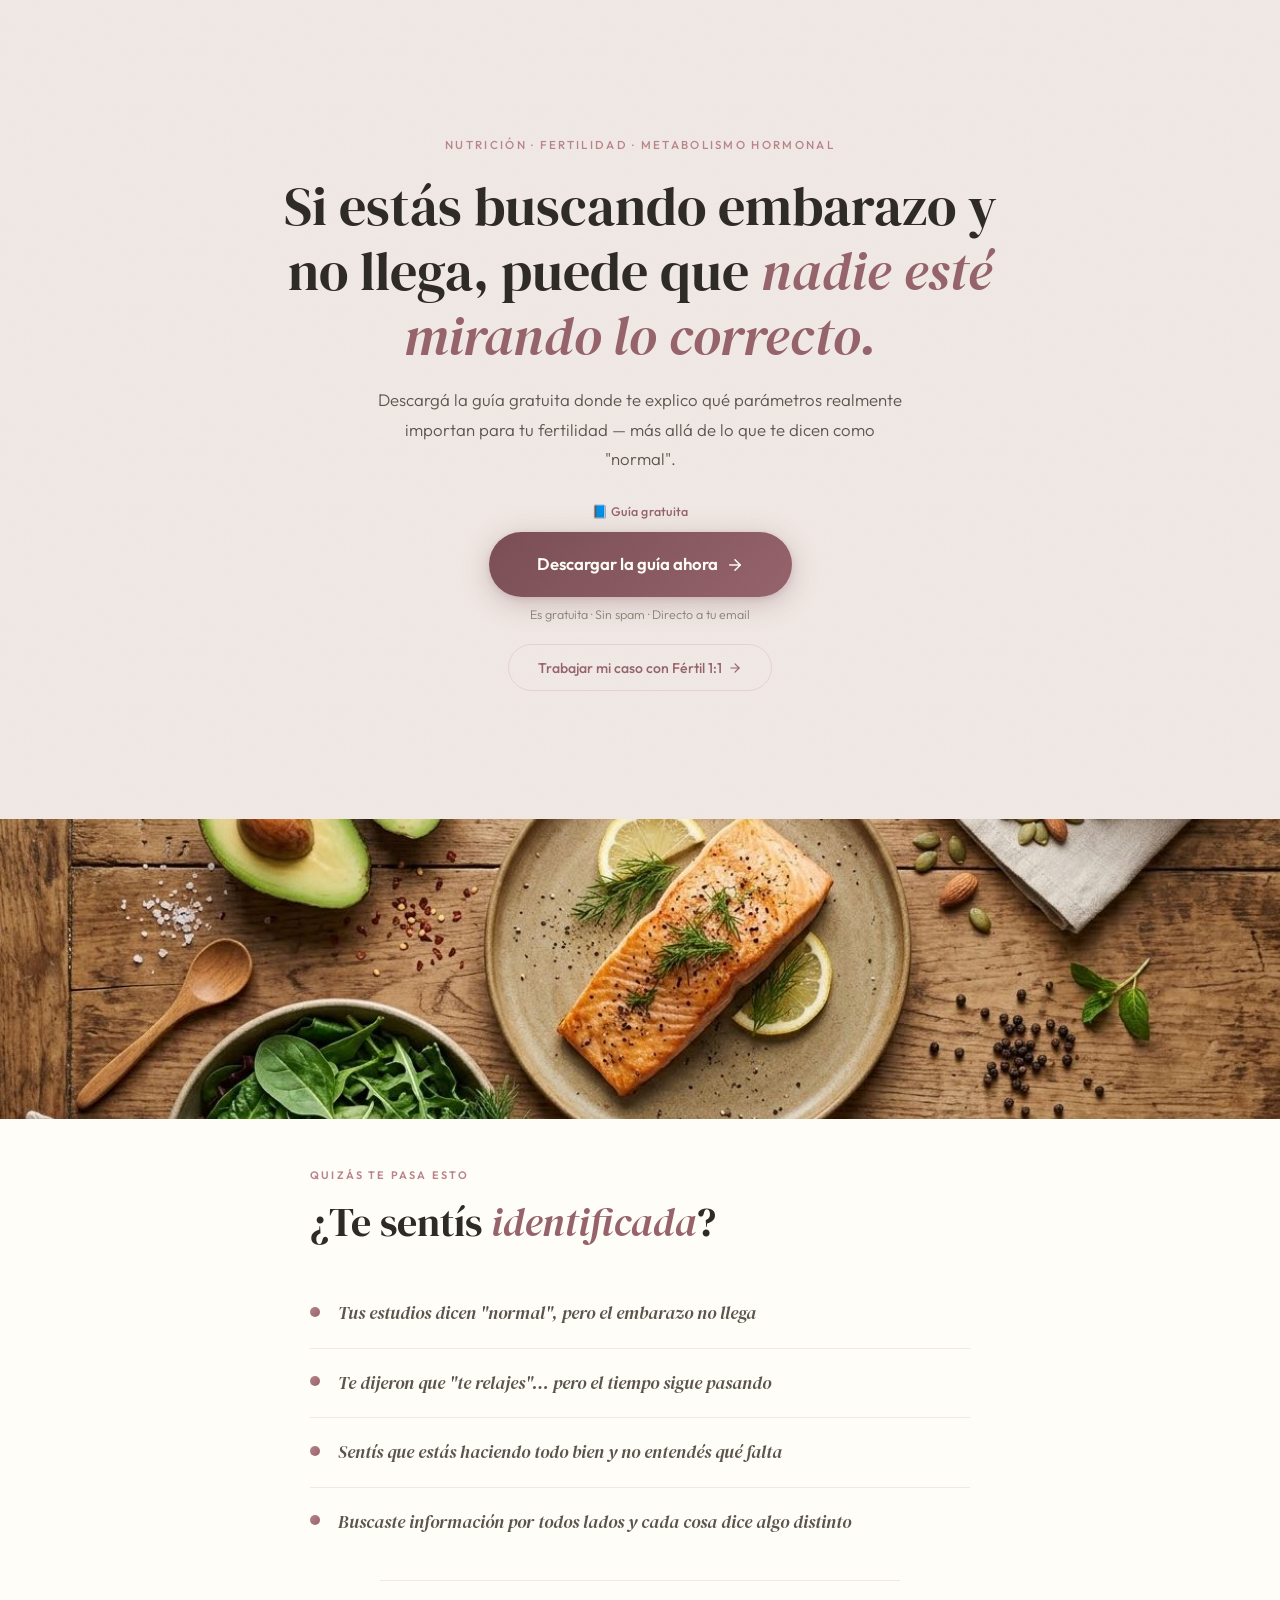
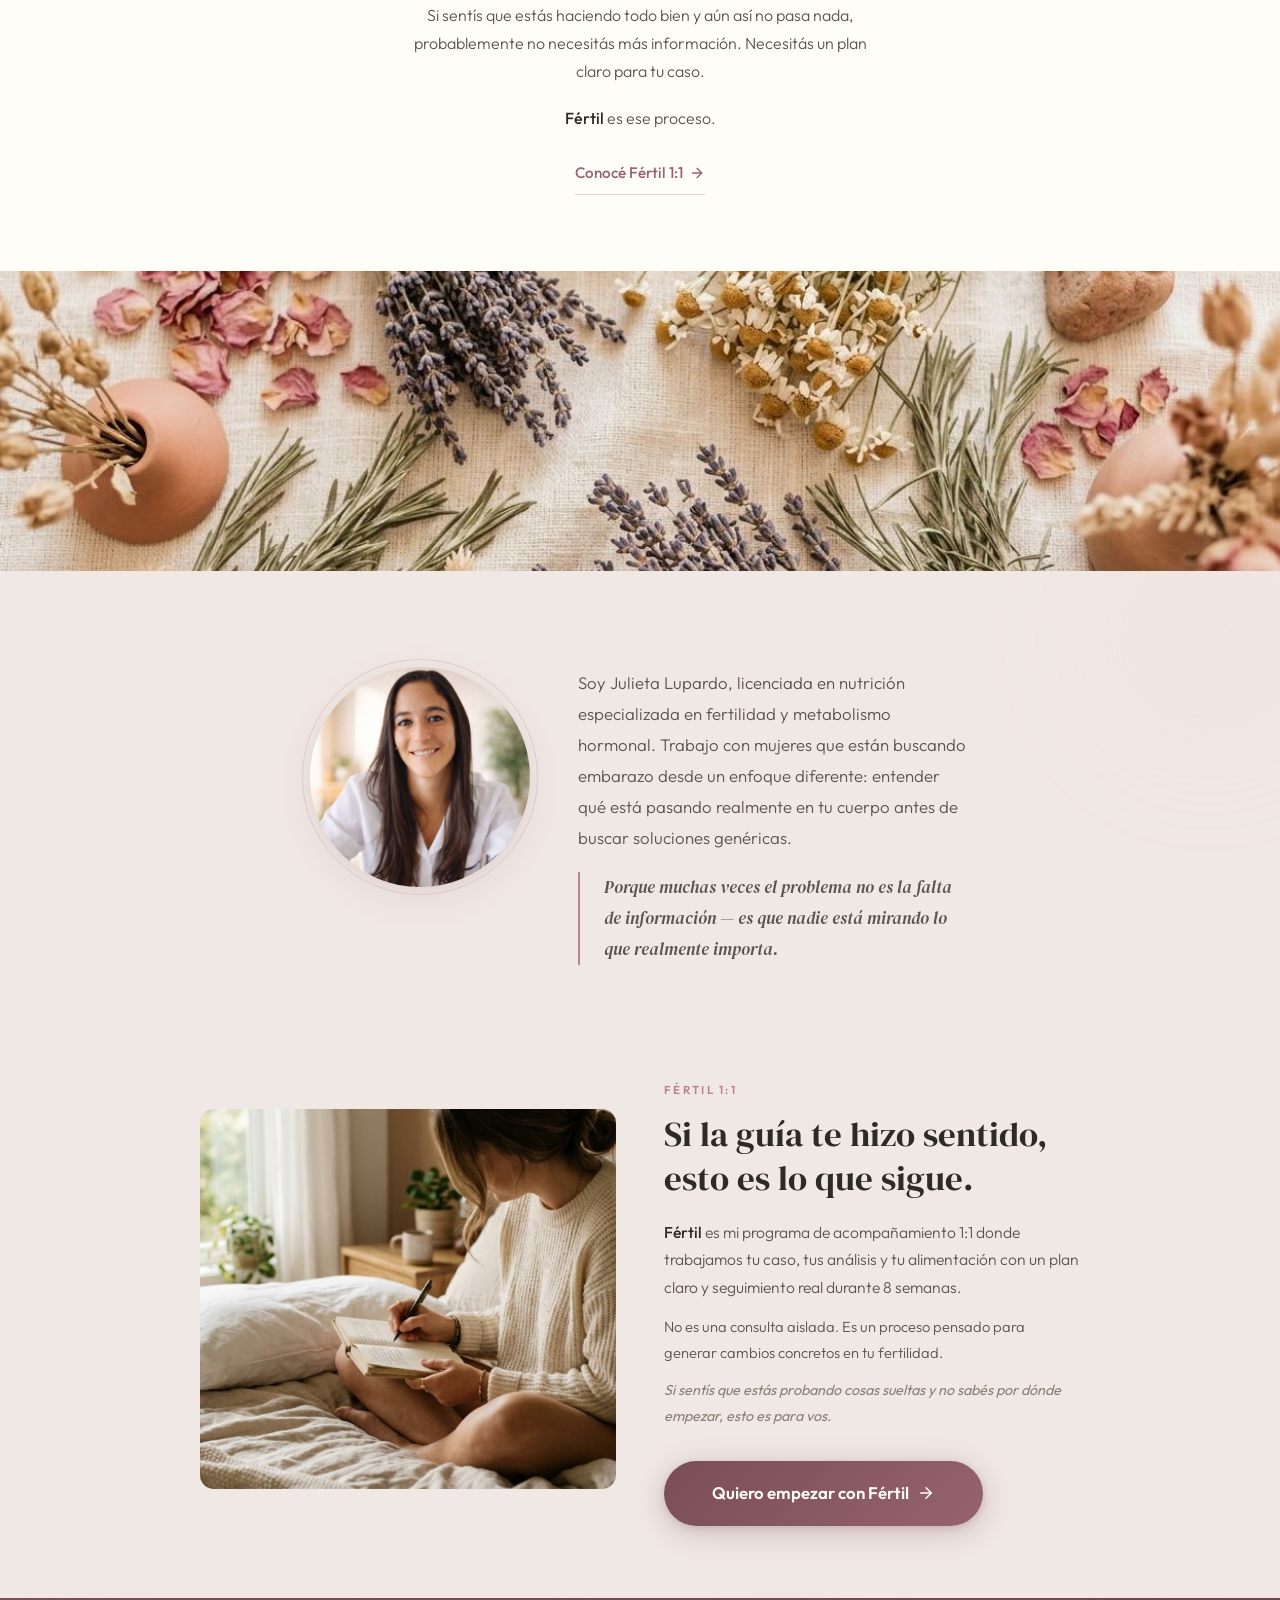
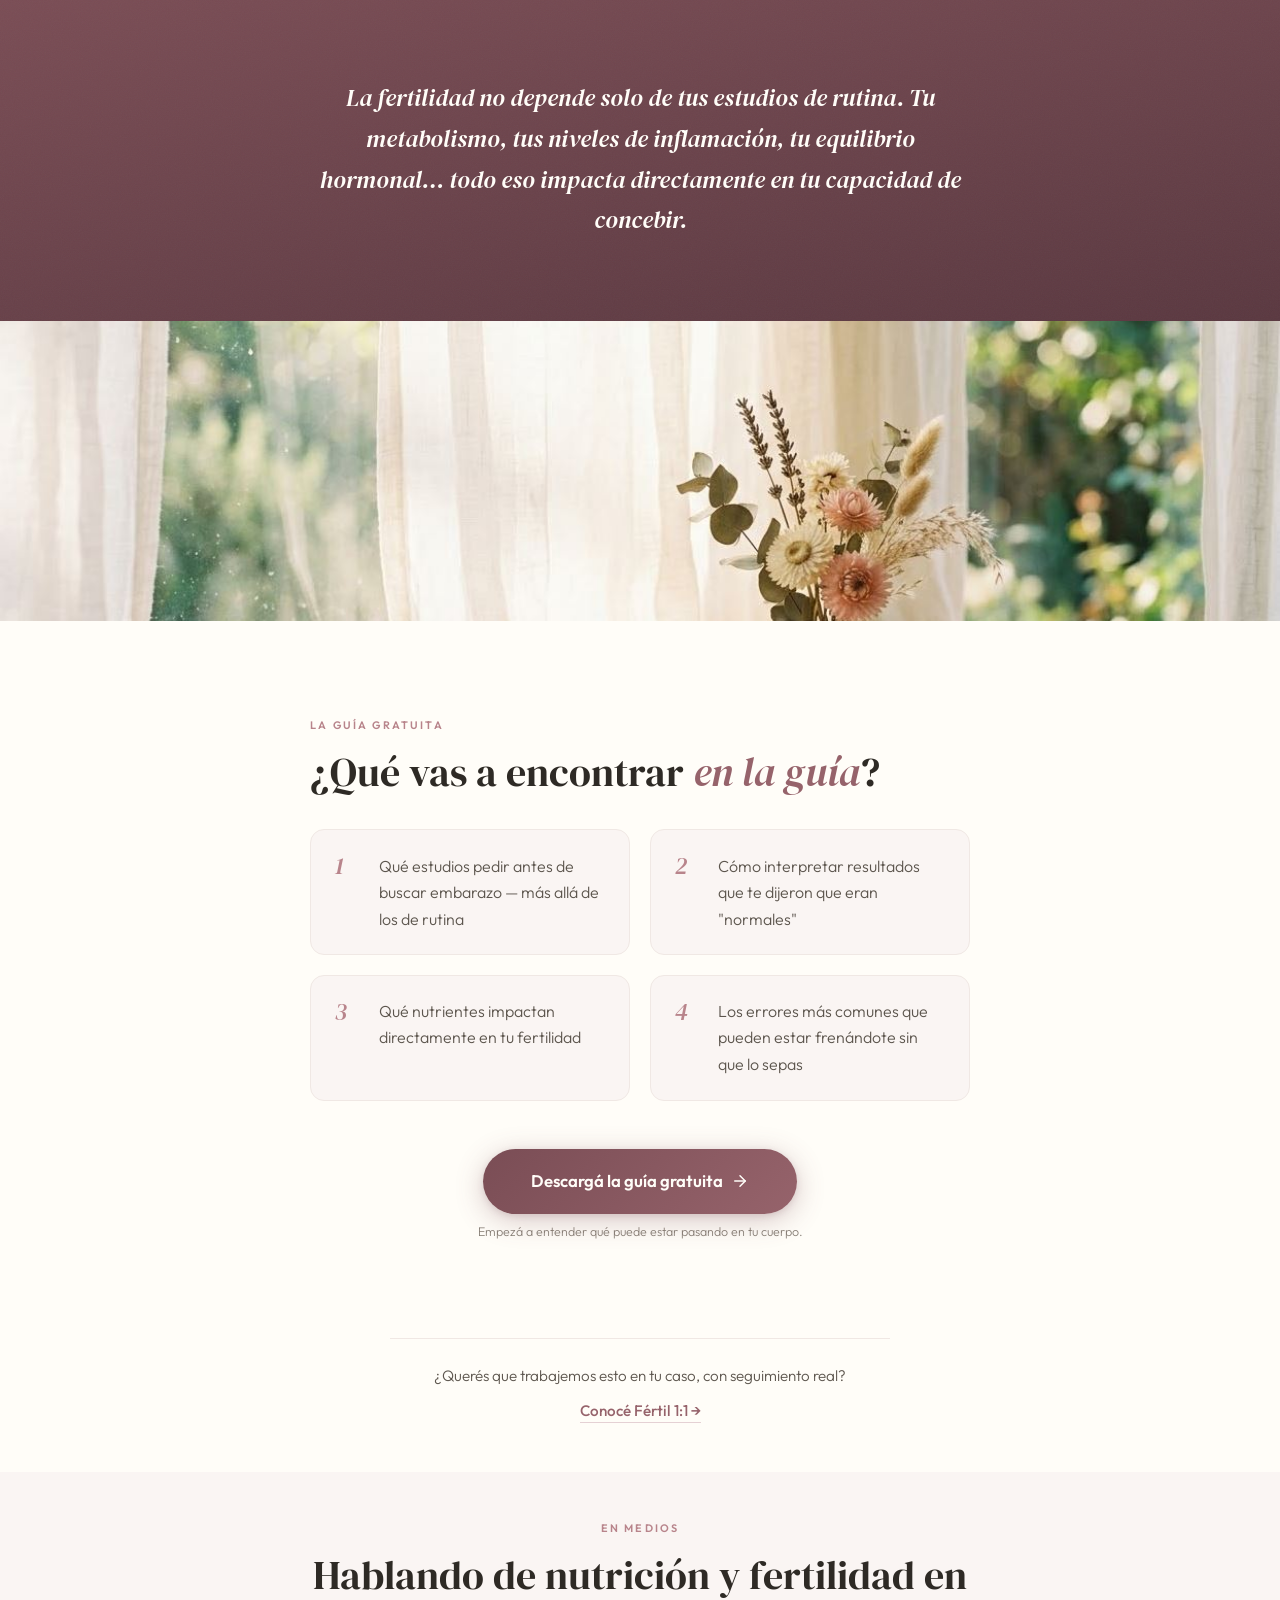
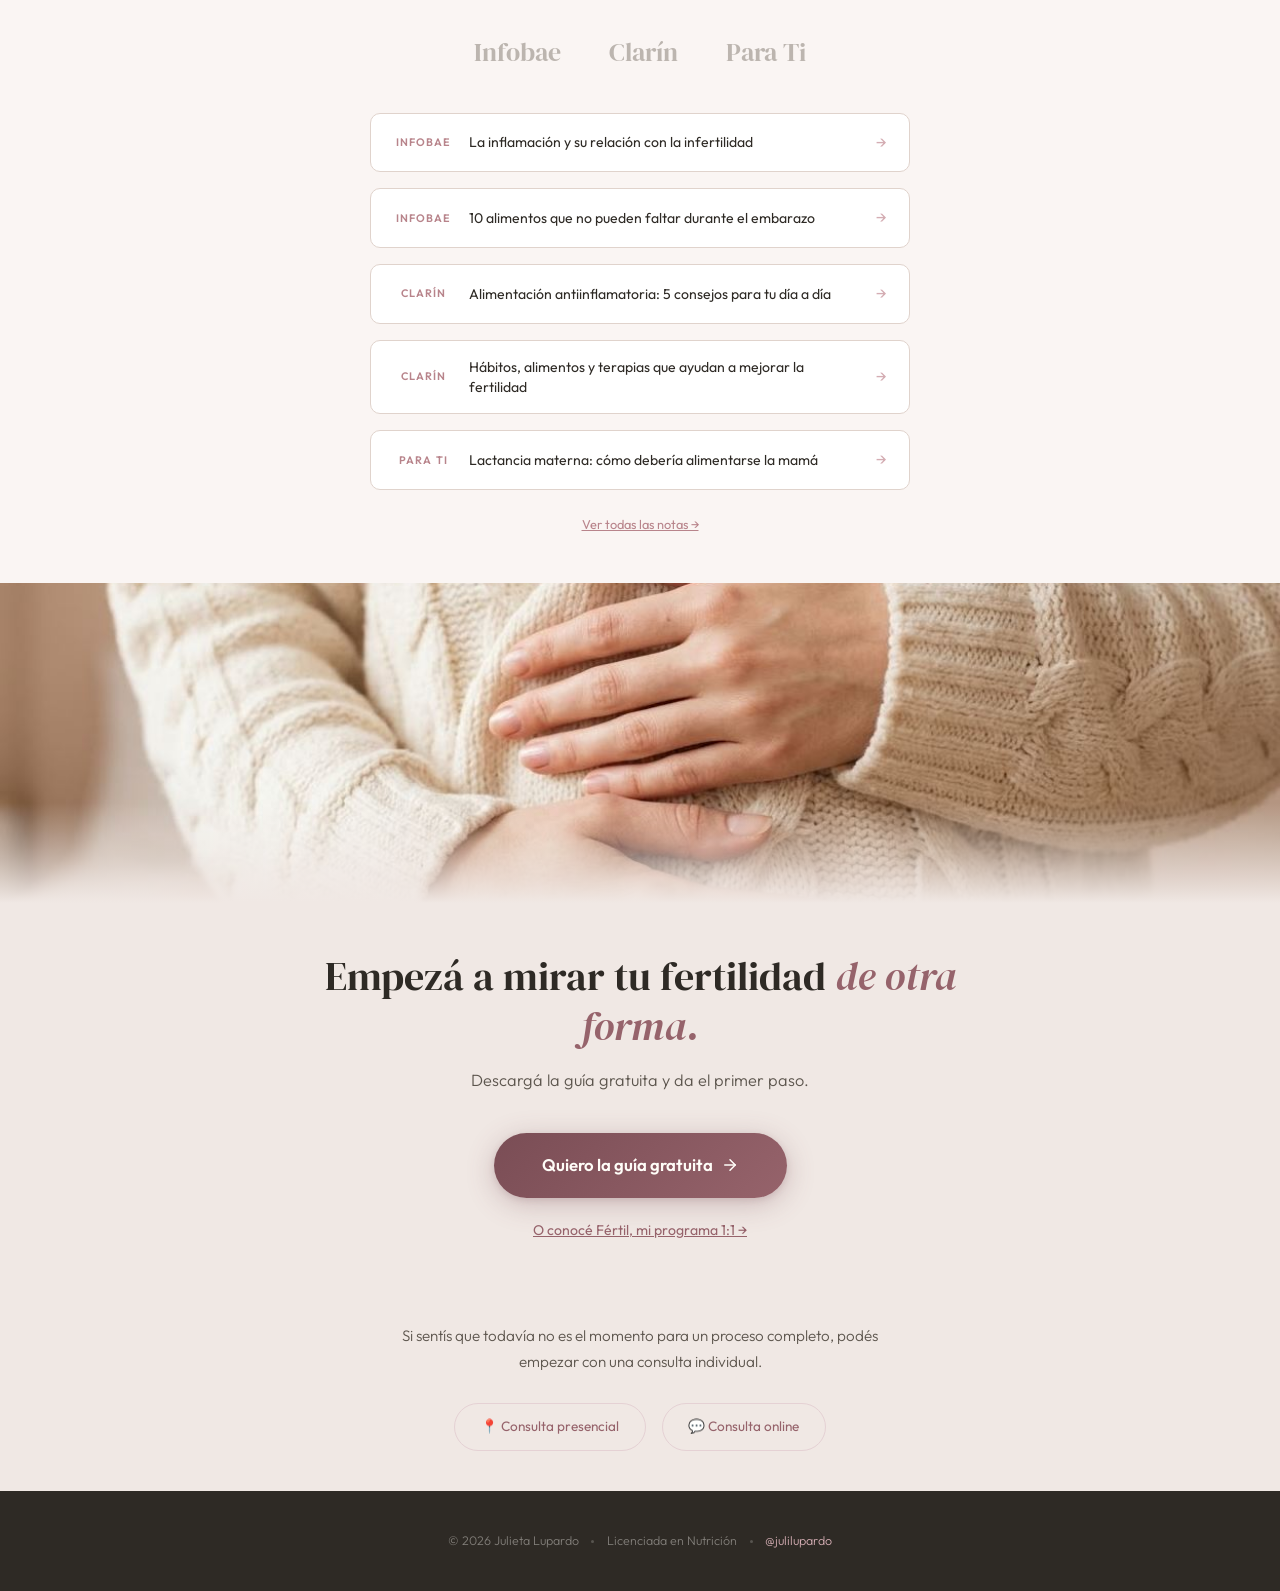
==== index.html @ 6dea6588 "Update index.html" ====
<!DOCTYPE html>
<html lang="es">
<head>
  <!-- Google Analytics -->
<script async src="https://www.googletagmanager.com/gtag/js?id=G-JYMQSF17XC"></script>
<script>
  window.dataLayer = window.dataLayer || [];
  function gtag(){dataLayer.push(arguments);}
  gtag('js', new Date());

  gtag('config', 'G-JYMQSF17XC');
</script>
<meta charset="UTF-8">
<meta name="viewport" content="width=device-width, initial-scale=1.0">
<title>Julieta Lupardo — Nutrición y Fertilidad</title>
<meta name="description" content="Guía gratuita: los 5 parámetros que necesitás revisar antes de buscar embarazo. Por Julieta Lupardo, Lic. en Nutrición especializada en fertilidad y metabolismo hormonal.">
<link rel="preconnect" href="https://fonts.googleapis.com">
<link rel="preconnect" href="https://fonts.gstatic.com" crossorigin>
<link href="https://fonts.googleapis.com/css2?family=DM+Serif+Display:ital@0;1&family=Outfit:wght@300;400;500;600&display=swap" rel="stylesheet">
<style>
  :root {
    --rose: #B8848B;
    --rose-dark: #96636B;
    --rose-deep: #7A4D55;
    --rose-light: #D4ADB3;
    --rose-pale: #E5D1D4;
    --sand-light: #FAF5F3;
    --sand: #F0E8E4;
    --sand-dark: #E0D3CC;
    --terracotta: #C4876B;
    --text-primary: #2E2A25;
    --text-secondary: #5C554D;
    --text-tertiary: #8A8279;
    --cream: #FFFDF8;
    --font-display: 'DM Serif Display', Georgia, serif;
    --font-body: 'Outfit', system-ui, sans-serif;
  }

  * { margin: 0; padding: 0; box-sizing: border-box; }
  html { scroll-behavior: smooth; }

  body {
    font-family: var(--font-body);
    color: var(--text-primary);
    background-color: var(--sand-light);
    line-height: 1.6;
    -webkit-font-smoothing: antialiased;
    overflow-x: hidden;
  }

  /* Grain */
  body::after {
    content: '';
    position: fixed;
    inset: 0;
    pointer-events: none;
    z-index: 9999;
    opacity: 0.018;
    background-image: url("data:image/svg+xml,%3Csvg viewBox='0 0 256 256' xmlns='http://www.w3.org/2000/svg'%3E%3Cfilter id='n'%3E%3CfeTurbulence type='fractalNoise' baseFrequency='0.85' numOctaves='4' stitchTiles='stitch'/%3E%3C/filter%3E%3Crect width='100%25' height='100%25' filter='url(%23n)'/%3E%3C/svg%3E");
    background-size: 200px;
  }

  /* ===== HERO ===== */
  .hero {
    display: flex;
    flex-direction: column;
    position: relative;
    background: var(--sand);
  }

  .hero-top {
    display: flex;
    flex-direction: column;
    align-items: center;
    text-align: center;
    padding: 2.5rem 1.5rem 2rem;
    position: relative;
    z-index: 2;
  }

  .hero-content {
    max-width: 720px;
  }

  .eyebrow {
    font-size: 0.72rem;
    font-weight: 500;
    letter-spacing: 0.2em;
    text-transform: uppercase;
    color: var(--rose);
    margin-bottom: 1.2rem;
    opacity: 0;
    animation: rise 0.8s ease-out 0.2s forwards;
  }

  .hero h1 {
    font-family: var(--font-display);
    font-size: clamp(2rem, 5.2vw, 3.4rem);
    font-weight: 400;
    line-height: 1.2;
    color: var(--text-primary);
    margin-bottom: 1rem;
    opacity: 0;
    animation: rise 0.9s ease-out 0.4s forwards;
  }

  .hero h1 em {
    font-style: italic;
    color: var(--rose-dark);
  }

  .hero-sub {
    font-size: 1.05rem;
    font-weight: 300;
    color: var(--text-secondary);
    max-width: 540px;
    margin: 0 auto 1.8rem;
    line-height: 1.75;
    opacity: 0;
    animation: rise 0.9s ease-out 0.6s forwards;
  }

  .hero-cta-wrap {
    opacity: 0;
    animation: rise 0.9s ease-out 0.8s forwards;
  }

  @keyframes rise {
    from { opacity: 0; transform: translateY(26px); }
    to { opacity: 1; transform: translateY(0); }
  }

  /* CTA */
  .cta {
    display: inline-flex;
    align-items: center;
    gap: 0.5rem;
    font-family: var(--font-body);
    font-size: 1.05rem;
    font-weight: 600;
    color: var(--cream);
    background: linear-gradient(135deg, var(--rose-deep) 0%, var(--rose-dark) 100%);
    padding: 1.2rem 3rem;
    border-radius: 60px;
    text-decoration: none;
    transition: all 0.4s cubic-bezier(0.25, 0.46, 0.45, 0.94);
    box-shadow: 0 6px 28px rgba(122,77,85,0.3), 0 2px 6px rgba(122,77,85,0.15);
    position: relative;
    overflow: hidden;
    min-height: 56px;
  }

  .cta::before {
    content: '';
    position: absolute;
    inset: 0;
    background: linear-gradient(135deg, var(--rose-deep) 0%, var(--rose-dark) 100%);
    opacity: 0;
    transition: opacity 0.4s ease;
    border-radius: inherit;
  }

  .cta:hover::before { opacity: 1; }
  .cta:hover {
    transform: translateY(-3px);
    box-shadow: 0 8px 30px rgba(150,99,107,0.3);
  }

  .cta span, .cta svg { position: relative; z-index: 1; }
  .cta svg { transition: transform 0.3s ease; width: 18px; height: 18px; }
  .cta:hover svg { transform: translateX(3px); }

  .cta-note {
    font-size: 0.78rem;
    font-weight: 300;
    color: var(--text-tertiary);
    margin-top: 0.5rem;
  }

  /* === HERO SECONDARY CTA === */
  .hero-secondary-cta {
    display: inline-flex;
    align-items: center;
    gap: 0.4rem;
    margin-top: 1.2rem;
    padding: 0.7rem 1.8rem;
    font-family: var(--font-body);
    font-size: 0.88rem;
    font-weight: 500;
    color: var(--rose-dark);
    background: transparent;
    border: 1.5px solid var(--rose-pale);
    border-radius: 60px;
    text-decoration: none;
    transition: all 0.3s ease;
  }

  .hero-secondary-cta:hover {
    background: var(--rose-pale);
    color: var(--rose-deep);
    border-color: var(--rose-light);
    transform: translateY(-2px);
  }

  .hero-secondary-cta svg {
    width: 14px; height: 14px;
    transition: transform 0.3s ease;
  }

  .hero-secondary-cta:hover svg {
    transform: translateX(3px);
  }

  /* ===== SECTIONS ===== */
  section { padding: 5rem 1.5rem; }

  .inner { max-width: 660px; margin: 0 auto; }

  .label {
    font-size: 0.68rem;
    font-weight: 600;
    letter-spacing: 0.2em;
    text-transform: uppercase;
    color: var(--rose);
    margin-bottom: 0.8rem;
  }

  .stitle {
    font-family: var(--font-display);
    font-size: clamp(1.65rem, 3.8vw, 2.5rem);
    font-weight: 400;
    line-height: 1.25;
    margin-bottom: 2rem;
    color: var(--text-primary);
  }

  .stitle em { font-style: italic; color: var(--rose-dark); }

  /* Reveal */
  .rv {
    opacity: 0;
    transform: translateY(30px);
    transition: opacity 0.7s cubic-bezier(0.25, 0.46, 0.45, 0.94),
                transform 0.7s cubic-bezier(0.25, 0.46, 0.45, 0.94);
  }
  .rv.vis { opacity: 1; transform: translateY(0); }
  .rv-d1 { transition-delay: 0.1s; }
  .rv-d2 { transition-delay: 0.2s; }
  .rv-d3 { transition-delay: 0.3s; }
  .rv-d4 { transition-delay: 0.4s; }

  /* ===== IMAGE STRIP (separator) ===== */
  .img-strip {
    width: 100%;
    height: 220px;
    overflow: hidden;
    padding: 0;
  }

  .img-strip img {
    width: 100%;
    height: 100%;
    object-fit: cover;
    object-position: center;
    display: block;
  }

  /* ===== IDENTIFICATION ===== */
  .identification { background-color: var(--cream); padding-top: 3rem; padding-bottom: 1.5rem; }

  .pain-list {
    list-style: none;
    padding: 0;
  }

  .pain-list li {
    display: flex;
    align-items: flex-start;
    gap: 1.1rem;
    padding: 1.3rem 0;
    border-bottom: 1px solid var(--sand);
    font-family: var(--font-display);
    font-size: 1.12rem;
    font-style: italic;
    color: var(--text-secondary);
    line-height: 1.5;
  }

  .pain-list li:last-child { border-bottom: none; }

  .dot {
    width: 10px; height: 10px; min-width: 10px;
    background: linear-gradient(135deg, var(--rose) 0%, var(--rose-dark) 100%);
    border-radius: 50%;
    margin-top: 0.4rem;
  }

  /* ===== MINI FÉRTIL BRIDGE ===== */
  .fertil-bridge {
    background: var(--cream);
    padding: 0 1.5rem 3.5rem;
    text-align: center;
  }

  .fertil-bridge-inner {
    max-width: 520px;
    margin: 0 auto;
    padding: 1.2rem 2rem;
    border-top: 1px solid var(--sand);
  }

  .fertil-bridge p {
    font-size: 1rem;
    font-weight: 300;
    color: var(--text-secondary);
    line-height: 1.75;
    margin-bottom: 1.2rem;
  }

  .fertil-bridge-link {
    display: inline-flex;
    align-items: center;
    gap: 0.4rem;
    font-family: var(--font-body);
    font-size: 0.95rem;
    font-weight: 500;
    color: var(--rose-dark);
    text-decoration: none;
    padding: 0.6rem 0;
    border-bottom: 1.5px solid var(--rose-pale);
    transition: all 0.3s ease;
  }

  .fertil-bridge-link:hover {
    color: var(--rose-deep);
    border-bottom-color: var(--rose-dark);
  }

  .fertil-bridge-link svg {
    width: 16px; height: 16px;
    transition: transform 0.3s ease;
  }

  .fertil-bridge-link:hover svg {
    transform: translateX(3px);
  }

  /* ===== ABOUT ===== */
  .about {
    background-color: var(--sand);
    position: relative;
    overflow: hidden;
    padding-bottom: 1.5rem;
  }

  .about::before {
    content: '';
    position: absolute;
    top: -80px; right: -80px;
    width: 300px; height: 300px;
    background: radial-gradient(circle, var(--rose-pale) 0%, transparent 70%);
    opacity: 0.2;
    border-radius: 50%;
    filter: blur(60px);
  }

  .about-layout {
    display: flex;
    flex-direction: column;
    align-items: center;
    gap: 2.5rem;
  }

  .about-photo {
    position: relative;
    flex-shrink: 0;
  }

  .about-img {
    width: 200px;
    height: 200px;
    border-radius: 50%;
    object-fit: cover;
    object-position: center top;
    display: block;
    box-shadow: 0 10px 36px rgba(150,99,107,0.12), 0 3px 10px rgba(0,0,0,0.04);
  }

  .about-ring {
    position: absolute;
    top: -8px; left: -8px;
    width: calc(100% + 16px);
    height: calc(100% + 16px);
    border-radius: 50%;
    border: 1px solid var(--rose-light);
    opacity: 0.5;
  }

  .about-text p {
    font-size: 1.05rem;
    font-weight: 300;
    color: var(--text-secondary);
    line-height: 1.85;
    margin-bottom: 1.2rem;
  }

  .about-quote {
    font-family: var(--font-display);
    font-size: 1.18rem;
    font-style: italic;
    color: var(--text-primary);
    line-height: 1.6;
    padding-left: 1.5rem;
    border-left: 2px solid var(--rose);
    margin-top: 0.5rem;
    margin-bottom: 0;
  }

  /* ===== PARADIGM ===== */
  .paradigm {
    background: linear-gradient(170deg, var(--rose-deep) 0%, #5A3840 100%);
    color: var(--cream);
    text-align: center;
    padding: 4rem 1.5rem;
    position: relative;
    overflow: hidden;
  }

  .paradigm::before {
    content: '';
    position: absolute;
    inset: 0;
    background-image: url("data:image/svg+xml,%3Csvg viewBox='0 0 256 256' xmlns='http://www.w3.org/2000/svg'%3E%3Cfilter id='n'%3E%3CfeTurbulence type='fractalNoise' baseFrequency='0.7' numOctaves='3' stitchTiles='stitch'/%3E%3C/filter%3E%3Crect width='100%25' height='100%25' filter='url(%23n)'/%3E%3C/svg%3E");
    background-size: 200px;
    opacity: 0.04;
  }

  .paradigm p {
    font-family: var(--font-display);
    font-size: clamp(1.2rem, 3vw, 1.5rem);
    font-style: italic;
    font-weight: 400;
    line-height: 1.7;
    color: var(--cream);
    margin-bottom: 0;
    position: relative;
    z-index: 1;
  }

  /* ===== GUIDE ===== */
  .guide { background-color: var(--cream); }

  .guide-grid {
    display: grid;
    gap: 1rem;
    margin-bottom: 2rem;
  }

  .guide-card {
    display: flex;
    align-items: flex-start;
    gap: 1.1rem;
    padding: 1.4rem 1.5rem;
    background-color: var(--sand-light);
    border-radius: 14px;
    border: 1px solid var(--sand);
    transition: all 0.3s ease;
    position: relative;
    overflow: hidden;
  }

  .guide-card::before {
    content: '';
    position: absolute;
    left: 0; top: 0;
    width: 4px; height: 100%;
    background: linear-gradient(180deg, var(--rose) 0%, var(--rose-dark) 100%);
    border-radius: 4px 0 0 4px;
    opacity: 0;
    transition: opacity 0.3s ease;
  }

  .guide-card:hover {
    transform: translateX(5px);
    border-color: var(--rose-pale);
    box-shadow: 0 4px 18px rgba(184,132,139,0.08);
  }

  .guide-card:hover::before { opacity: 1; }

  .guide-num {
    font-family: var(--font-display);
    font-size: 1.5rem;
    font-style: italic;
    color: var(--rose);
    line-height: 1;
    min-width: 26px;
    padding-top: 0.1rem;
  }

  .guide-card p {
    font-size: 1rem;
    font-weight: 300;
    color: var(--text-secondary);
    line-height: 1.65;
  }

  .guide-cta {
    text-align: center;
    padding-top: 1rem;
  }

  /* ===== POST-GUIDE BRIDGE ===== */
  .post-guide-bridge {
    background: var(--cream);
    padding: 0 1.5rem 3rem;
    text-align: center;
  }

  .post-guide-bridge-inner {
    max-width: 500px;
    margin: 0 auto;
    padding-top: 1.5rem;
    border-top: 1px solid var(--sand);
  }

  .post-guide-bridge p {
    font-size: 0.95rem;
    font-weight: 300;
    color: var(--text-secondary);
    line-height: 1.7;
    margin-bottom: 0.6rem;
  }

  .post-guide-bridge a {
    font-size: 0.95rem;
    font-weight: 500;
    color: var(--rose-dark);
    text-decoration: none;
    border-bottom: 1.5px solid var(--rose-pale);
    padding-bottom: 2px;
    transition: all 0.3s ease;
  }

  .post-guide-bridge a:hover {
    color: var(--rose-deep);
    border-bottom-color: var(--rose-dark);
  }

  /* ===== FERTIL FULL BLOCK ===== */
  .fertil-block {
    background-color: var(--sand);
    padding: 4.5rem 1.5rem;
  }

  .fertil-block-layout {
    max-width: 880px;
    margin: 0 auto;
    display: flex;
    align-items: center;
    gap: 3rem;
    flex-wrap: wrap;
  }

  .fertil-block-photo {
    flex: 1;
    min-width: 280px;
  }

  .fertil-block-photo img {
    width: 100%;
    height: 380px;
    object-fit: cover;
    border-radius: 14px;
  }

  .fertil-block-content {
    flex: 1;
    min-width: 300px;
  }

  /* ===== FERTIL (legacy — keeping class for compatibility) ===== */
  .fertil {
    background-color: var(--sand);
    text-align: center;
    padding: 4.5rem 1.5rem;
  }

  .fertil-inner { max-width: 540px; margin: 0 auto; }

  .fertil-line {
    width: 40px; height: 1px;
    background-color: var(--rose);
    margin: 0 auto 2rem;
    opacity: 0.4;
  }

  .fertil p {
    font-family: var(--font-display);
    font-size: 1.15rem;
    font-weight: 400;
    color: var(--text-secondary);
    line-height: 1.7;
    font-style: italic;
  }

  .fertil strong {
    font-style: normal;
    font-weight: 400;
    color: var(--rose-dark);
  }

  /* ===== FINAL CTA ===== */
  .final-cta {
    text-align: center;
    padding: 0;
    position: relative;
    overflow: hidden;
    background: var(--sand);
  }

  .final-cta-img {
    width: 100%;
    height: 240px;
    overflow: hidden;
    position: relative;
  }

  .final-cta-img img {
    width: 100%;
    height: 100%;
    object-fit: cover;
    object-position: center;
    display: block;
  }

  .final-cta-img::after {
    content: '';
    position: absolute;
    bottom: 0; left: 0;
    width: 100%; height: 100px;
    background: linear-gradient(to top, var(--sand) 0%, transparent 100%);
  }

  .final-cta-content {
    padding: 3rem 1.5rem 3rem;
    position: relative;
    z-index: 1;
  }

  .final-cta .stitle { margin-bottom: 1rem; }

  .final-cta p {
    font-size: 1.02rem;
    font-weight: 300;
    color: var(--text-secondary);
    margin-bottom: 2.5rem;
  }

  /* ===== PRESS / AUTORIDAD ===== */
  .press {
    background: var(--sand-light);
    text-align: center;
    padding: 3rem 1.5rem;
  }

  .press-logos {
    display: flex;
    justify-content: center;
    align-items: center;
    gap: 3rem;
    margin-bottom: 2.5rem;
    flex-wrap: wrap;
  }

  .press-logo {
    font-family: var(--font-display);
    font-size: 1.6rem;
    font-weight: 400;
    color: var(--text-tertiary);
    opacity: 0.55;
    transition: opacity 0.3s ease;
  }

  .press-logo:hover { opacity: 0.85; }

  .press-articles {
    display: grid;
    grid-template-columns: 1fr;
    gap: 1rem;
    max-width: 540px;
    margin: 0 auto;
  }

  .press-article {
    display: flex;
    align-items: center;
    gap: 1rem;
    padding: 1rem 1.4rem;
    background: white;
    border-radius: 10px;
    text-decoration: none;
    transition: all 0.3s ease;
    border: 1px solid var(--sand-dark);
  }

  .press-article:hover {
    transform: translateY(-2px);
    box-shadow: 0 4px 16px rgba(0,0,0,0.06);
  }

  .press-source {
    font-size: 0.68rem;
    font-weight: 600;
    letter-spacing: 0.1em;
    text-transform: uppercase;
    color: var(--rose);
    white-space: nowrap;
    min-width: 60px;
  }

  .press-title {
    font-size: 0.88rem;
    font-weight: 400;
    color: var(--text-primary);
    line-height: 1.45;
    text-align: left;
  }

  .press-arrow {
    margin-left: auto;
    color: var(--rose-light);
    font-size: 1rem;
    flex-shrink: 0;
  }

  /* ===== CONSULTAS (backup) ===== */
  .consultas-backup {
    background: var(--sand);
    text-align: center;
    padding: 2rem 1.5rem 2.5rem;
  }

  .consultas-backup p {
    font-size: 0.95rem;
    font-weight: 300;
    color: var(--text-secondary);
    max-width: 480px;
    margin: 0 auto 1.8rem;
    line-height: 1.7;
  }

  .consultas-btns {
    display: flex;
    justify-content: center;
    gap: 1rem;
    flex-wrap: wrap;
  }

  .consulta-btn {
    display: inline-flex;
    align-items: center;
    gap: 0.4rem;
    font-family: var(--font-body);
    font-size: 0.85rem;
    font-weight: 400;
    color: var(--rose-dark);
    background: transparent;
    padding: 0.75rem 1.6rem;
    border-radius: 60px;
    border: 1.5px solid var(--rose-pale);
    text-decoration: none;
    transition: all 0.3s ease;
  }

  .consulta-btn:hover {
    background: var(--rose-pale);
    color: var(--rose-deep);
    border-color: var(--rose-light);
  }

  /* ===== FOOTER ===== */
  footer {
    background-color: var(--text-primary);
    padding: 2.5rem 1.5rem;
    text-align: center;
  }

  footer p {
    font-size: 0.78rem;
    font-weight: 300;
    color: rgba(255,253,248,0.4);
  }

  footer a {
    color: var(--rose-light);
    text-decoration: none;
    transition: color 0.3s ease;
  }

  footer a:hover { color: var(--cream); }

  .fdot {
    display: inline-block;
    width: 3px; height: 3px;
    background: rgba(255,253,248,0.2);
    border-radius: 50%;
    margin: 0 0.6rem;
    vertical-align: middle;
  }

  /* ===== RESPONSIVE ===== */
  @media (min-width: 768px) {
    section { padding: 6rem 2.5rem; }

    .about-layout {
      flex-direction: row;
      align-items: flex-start;
      gap: 3rem;
    }

    .about-img { width: 220px; height: 220px; }

    .paradigm { padding: 5rem 2.5rem; }

    .guide-grid {
      grid-template-columns: 1fr 1fr;
      gap: 1.2rem;
    }

    .img-strip { height: 300px; }

    .final-cta-img { height: 320px; }
  }

  @media (max-width: 480px) {
    .hero-top { padding: 1.8rem 1.2rem 1.5rem; }
    .hero h1 { font-size: 1.8rem; margin-bottom: 0.8rem; }
    .hero-sub { margin-bottom: 1.2rem; font-size: 0.98rem; }
    .cta { padding: 1.05rem 2.2rem; font-size: 0.95rem; }
    .about-img { width: 160px; height: 160px; }
    .pain-list li { font-size: 1.02rem; }
    .guide-card { padding: 1.1rem; }
    .img-strip { height: 160px; }
    .final-cta-img { height: 180px; }
    .fertil-block { padding: 3rem 1.5rem; }
    .fertil-block-photo img { height: 260px; }
  }
</style>
</head>
<body>

  <!-- ════════════════════════════════════════
       HERO
  ════════════════════════════════════════ -->
  <section class="hero">
    <div class="hero-top">
      <div class="hero-content">
        <p class="eyebrow">Nutrición · Fertilidad · Metabolismo Hormonal</p>
        <h1>Si estás buscando embarazo y no llega, puede que <em>nadie esté mirando lo correcto.</em></h1>
        <p class="hero-sub">Descargá la guía gratuita donde te explico qué parámetros realmente importan para tu fertilidad — más allá de lo que te dicen como "normal".</p>
        <div class="hero-cta-wrap">
          <p style="font-size: 0.78rem; font-weight: 500; color: var(--rose-dark); margin-bottom: 0.6rem; letter-spacing: 0.02em;">📘 Guía gratuita</p>
          <a href="https://subscribepage.io/guia-fertilidad-julieta" target="_blank" class="cta">
            <span>Descargar la guía ahora</span>
            <svg viewBox="0 0 24 24" fill="none" stroke="currentColor" stroke-width="2" stroke-linecap="round" stroke-linejoin="round"><path d="M5 12h14"/><path d="m12 5 7 7-7 7"/></svg>
          </a>
          <p class="cta-note">Es gratuita · Sin spam · Directo a tu email</p>
          <!-- CAMBIO 1: CTA secundario visible, no link tímido -->
          <a href="/fertil" class="hero-secondary-cta">
            <span>Trabajar mi caso con Fértil 1:1</span>
            <svg viewBox="0 0 24 24" fill="none" stroke="currentColor" stroke-width="2" stroke-linecap="round" stroke-linejoin="round"><path d="M5 12h14"/><path d="m12 5 7 7-7 7"/></svg>
          </a>
        </div>
      </div>
    </div>
  </section>

  <!-- HERO IMAGE -->
  <div class="img-strip">
    <img src="images/hero-food.JPG" alt="Alimentos saludables para la fertilidad">
  </div>

  <!-- ════════════════════════════════════════
       IDENTIFICATION
  ════════════════════════════════════════ -->
  <section class="identification">
    <div class="inner">
      <p class="label rv">Quizás te pasa esto</p>
      <h2 class="stitle rv rv-d1">¿Te sentís <em>identificada</em>?</h2>
      <ul class="pain-list">
        <li class="rv rv-d1"><div class="dot"></div>Tus estudios dicen "normal", pero el embarazo no llega</li>
        <li class="rv rv-d2"><div class="dot"></div>Te dijeron que "te relajes"… pero el tiempo sigue pasando</li>
        <li class="rv rv-d3"><div class="dot"></div>Sentís que estás haciendo todo bien y no entendés qué falta</li>
        <li class="rv rv-d4"><div class="dot"></div>Buscaste información por todos lados y cada cosa dice algo distinto</li>
      </ul>
    </div>
  </section>

  <!-- ════════════════════════════════════════
       CAMBIO 2: MINI FÉRTIL BRIDGE (post-identificación)
  ════════════════════════════════════════ -->
  <div class="fertil-bridge rv">
    <div class="fertil-bridge-inner">
      <p>Si sentís que estás haciendo todo bien y aún así no pasa nada, probablemente no necesitás más información. Necesitás un plan claro para tu caso.</p>
      <p style="margin-top: 0.2rem; margin-bottom: 1.2rem;"><strong style="font-weight: 500; color: var(--text-primary);">Fértil</strong> es ese proceso.</p>
      <a href="/fertil" class="fertil-bridge-link">
        <span>Conocé Fértil 1:1</span>
        <svg viewBox="0 0 24 24" fill="none" stroke="currentColor" stroke-width="2" stroke-linecap="round" stroke-linejoin="round"><path d="M5 12h14"/><path d="m12 5 7 7-7 7"/></svg>
      </a>
    </div>
  </div>

  <!-- BOTANICAL SEPARATOR -->
  <div class="img-strip rv">
    <img src="images/botanicals.jpg" alt="Hierbas y flores naturales">
  </div>

  <!-- ════════════════════════════════════════
       ABOUT
  ════════════════════════════════════════ -->
  <section class="about">
    <div class="inner">
      <div class="about-layout rv">
        <div class="about-photo">
          <img src="images/julieta.jpg" alt="Julieta Lupardo — Licenciada en Nutrición" class="about-img">
          <div class="about-ring"></div>
        </div>
        <div class="about-text">
          <p>Soy Julieta Lupardo, licenciada en nutrición especializada en fertilidad y metabolismo hormonal. Trabajo con mujeres que están buscando embarazo desde un enfoque diferente: entender qué está pasando realmente en tu cuerpo antes de buscar soluciones genéricas.</p>
          <p class="about-quote">Porque muchas veces el problema no es la falta de información — es que nadie está mirando lo que realmente importa.</p>
        </div>
      </div>
    </div>
  </section>

  <!-- ════════════════════════════════════════
       FÉRTIL FULL BLOCK (bloque completo — cierre)
  ════════════════════════════════════════ -->
  <section class="fertil-block">
    <div class="fertil-block-layout">
      <!-- Photo -->
      <div class="fertil-block-photo rv">
        <img src="images/fertil-block.jpg" alt="Acompañamiento nutricional para fertilidad">
      </div>
      <!-- Content -->
      <div class="fertil-block-content rv rv-d1">
        <p style="font-size: 0.72rem; font-weight: 600; letter-spacing: 0.2em; text-transform: uppercase; color: var(--rose); margin-bottom: 0.8rem;">Fértil 1:1</p>
        <h2 style="font-family: var(--font-display); font-size: clamp(1.6rem, 3.5vw, 2.2rem); font-weight: 400; line-height: 1.25; color: var(--text-primary); margin-bottom: 1.2rem;">Si la guía te hizo sentido,<br>esto es lo que sigue.</h2>
        <p style="font-size: 0.98rem; font-weight: 300; color: var(--text-secondary); line-height: 1.75; margin-bottom: 0.8rem;">
          <strong style="font-weight: 500; color: var(--text-primary);">Fértil</strong> es mi programa de acompañamiento 1:1 donde trabajamos tu caso, tus análisis y tu alimentación con un plan claro y seguimiento real durante 8 semanas.
        </p>
        <p style="font-size: 0.92rem; font-weight: 300; color: var(--text-secondary); line-height: 1.75; margin-bottom: 0.8rem;">
          No es una consulta aislada. Es un proceso pensado para generar cambios concretos en tu fertilidad.
        </p>
        <p style="font-size: 0.9rem; font-weight: 400; color: var(--text-tertiary); line-height: 1.75; margin-bottom: 2rem; font-style: italic;">
          Si sentís que estás probando cosas sueltas y no sabés por dónde empezar, esto es para vos.
        </p>
        <a href="/fertil" class="cta">
          <span>Quiero empezar con Fértil</span>
          <svg viewBox="0 0 24 24" fill="none" stroke="currentColor" stroke-width="2" stroke-linecap="round" stroke-linejoin="round"><path d="M5 12h14"/><path d="m12 5 7 7-7 7"/></svg>
        </a>
      </div>
    </div>
  </section>

  <!-- ════════════════════════════════════════
       PARADIGM
  ════════════════════════════════════════ -->
  <section class="paradigm">
    <div class="inner rv">
      <p>La fertilidad no depende solo de tus estudios de rutina. Tu metabolismo, tus niveles de inflamación, tu equilibrio hormonal… todo eso impacta directamente en tu capacidad de concebir.</p>
    </div>
  </section>

  <!-- WINDOW SEPARATOR -->
  <div class="img-strip rv">
    <img src="images/window-flowers.JPG" alt="Luz natural y flores">
  </div>

  <!-- ════════════════════════════════════════
       GUIDE
  ════════════════════════════════════════ -->
  <section class="guide">
    <div class="inner">
      <p class="label rv">La guía gratuita</p>
      <h2 class="stitle rv rv-d1">¿Qué vas a encontrar <em>en la guía</em>?</h2>
      <div class="guide-grid">
        <div class="guide-card rv rv-d1">
          <span class="guide-num">1</span>
          <p>Qué estudios pedir antes de buscar embarazo — más allá de los de rutina</p>
        </div>
        <div class="guide-card rv rv-d2">
          <span class="guide-num">2</span>
          <p>Cómo interpretar resultados que te dijeron que eran "normales"</p>
        </div>
        <div class="guide-card rv rv-d3">
          <span class="guide-num">3</span>
          <p>Qué nutrientes impactan directamente en tu fertilidad</p>
        </div>
        <div class="guide-card rv rv-d4">
          <span class="guide-num">4</span>
          <p>Los errores más comunes que pueden estar frenándote sin que lo sepas</p>
        </div>
      </div>
      <div class="guide-cta rv">
        <a href="https://subscribepage.io/guia-fertilidad-julieta" target="_blank" class="cta">
          <span>Descargá la guía gratuita</span>
          <svg viewBox="0 0 24 24" fill="none" stroke="currentColor" stroke-width="2" stroke-linecap="round" stroke-linejoin="round"><path d="M5 12h14"/><path d="m12 5 7 7-7 7"/></svg>
        </a>
        <p class="cta-note">Empezá a entender qué puede estar pasando en tu cuerpo.</p>
      </div>
    </div>
  </section>

  <!-- ════════════════════════════════════════
       CAMBIO 3: POST-GUIDE BRIDGE
  ════════════════════════════════════════ -->
  <div class="post-guide-bridge rv">
    <div class="post-guide-bridge-inner">
      <p>¿Querés que trabajemos esto en tu caso, con seguimiento real?</p>
      <a href="/fertil">Conocé Fértil 1:1 →</a>
    </div>
  </div>

  <!-- ════════════════════════════════════════
       PRESS / AUTORIDAD
  ════════════════════════════════════════ -->
  <section class="press">
    <div class="inner">
      <p class="label rv">En medios</p>
      <h2 class="stitle rv rv-d1">Hablando de nutrición y fertilidad en</h2>
      <div class="press-logos rv rv-d1">
        <span class="press-logo">Infobae</span>
        <span class="press-logo">Clarín</span>
        <span class="press-logo">Para Ti</span>
      </div>
      <div class="press-articles">
        <a href="https://www.infobae.com/salud/2022/06/24/la-inflamacion-la-culpable-de-todos-los-males-cual-es-su-relacion-con-la-infertilidad/" target="_blank" rel="noopener" class="press-article rv rv-d1">
          <span class="press-source">Infobae</span>
          <span class="press-title">La inflamación y su relación con la infertilidad</span>
          <span class="press-arrow">→</span>
        </a>
        <a href="https://www.infobae.com/salud/2022/08/31/diez-alimentos-que-no-pueden-faltar-durante-el-embarazo/" target="_blank" rel="noopener" class="press-article rv rv-d2">
          <span class="press-source">Infobae</span>
          <span class="press-title">10 alimentos que no pueden faltar durante el embarazo</span>
          <span class="press-arrow">→</span>
        </a>
        <a href="https://www.clarin.com/buena-vida/alimentacion-antiinflamatoria-5-consejos-incorporarla_0_d8d3Dm9S2w.html" target="_blank" rel="noopener" class="press-article rv rv-d1">
          <span class="press-source">Clarín</span>
          <span class="press-title">Alimentación antiinflamatoria: 5 consejos para tu día a día</span>
          <span class="press-arrow">→</span>
        </a>
        <a href="https://www.clarin.com/entremujeres/hogar-y-familia/habitos-alimentos-terapias-ayudan-mejorar-fertilidad_0_-7mFNNerC.html" target="_blank" rel="noopener" class="press-article rv rv-d2">
          <span class="press-source">Clarín</span>
          <span class="press-title">Hábitos, alimentos y terapias que ayudan a mejorar la fertilidad</span>
          <span class="press-arrow">→</span>
        </a>
        <a href="https://www.parati.com.ar/lifestyle/semana-mundial-de-la-lactancia-materna-como-deberia-alimentarse-la-mama-para-nutrir-a-su-bebe/" target="_blank" rel="noopener" class="press-article rv rv-d1">
          <span class="press-source">Para Ti</span>
          <span class="press-title">Lactancia materna: cómo debería alimentarse la mamá</span>
          <span class="press-arrow">→</span>
        </a>
      </div>
      <p style="margin-top: 1.5rem; font-size: 0.8rem; color: var(--text-tertiary);" class="rv">
        <a href="https://subscribepage.io/medios-julieta" target="_blank" rel="noopener" style="color: var(--rose); text-decoration: underline; font-weight: 400;">Ver todas las notas →</a>
      </p>
    </div>
  </section>

  <!-- ════════════════════════════════════════
       FINAL CTA
  ════════════════════════════════════════ -->
  <section class="final-cta">
    <div class="final-cta-img rv">
      <img src="images/hands-abdomen.JPG" alt="Esperanza y cuidado">
    </div>
    <div class="final-cta-content">
      <div class="inner rv">
        <h2 class="stitle">Empezá a mirar tu fertilidad <em>de otra forma.</em></h2>
        <p>Descargá la guía gratuita y da el primer paso.</p>
        <a href="https://subscribepage.io/guia-fertilidad-julieta" target="_blank" class="cta">
          <span>Quiero la guía gratuita</span>
          <svg viewBox="0 0 24 24" fill="none" stroke="currentColor" stroke-width="2" stroke-linecap="round" stroke-linejoin="round"><path d="M5 12h14"/><path d="m12 5 7 7-7 7"/></svg>
        </a>
        <div style="margin-top: 1.2rem;">
          <a href="/fertil" style="font-size: 0.88rem; font-weight: 400; color: var(--rose-dark); text-decoration: underline; transition: color 0.3s ease;">
            O conocé Fértil, mi programa 1:1 →
          </a>
        </div>
      </div>
    </div>
  </section>

  <!-- CONSULTAS (backup — último recurso) -->
  <section class="consultas-backup">
    <div class="inner rv">
      <p>Si sentís que todavía no es el momento para un proceso completo, podés empezar con una consulta individual.</p>
      <div class="consultas-btns">
        <a href="https://patient.consultoriomovil.net/patient/web/olivosmedical/31790/lupardo-julieta?utm_source=julietalupardo.com&utm_medium=web&utm_campaign=consulta_presencial" target="_blank" rel="noopener" class="consulta-btn">
          📍 Consulta presencial
        </a>
        <a href="https://instagram.com/julilupardo" target="_blank" rel="noopener" class="consulta-btn">
          💬 Consulta online
        </a>
      </div>
    </div>
  </section>

  <!-- FOOTER -->
  <footer>
    <p>© 2026 Julieta Lupardo <span class="fdot"></span> Licenciada en Nutrición <span class="fdot"></span> <a href="https://instagram.com/julilupardo" target="_blank" rel="noopener">@julilupardo</a></p>
  </footer>

  <script>
    const obs = new IntersectionObserver((entries) => {
      entries.forEach(e => { if (e.isIntersecting) e.target.classList.add('vis'); });
    }, { threshold: 0.1, rootMargin: '0px 0px -40px 0px' });
    document.querySelectorAll('.rv').forEach(el => obs.observe(el));
  </script>

</body>
</html>
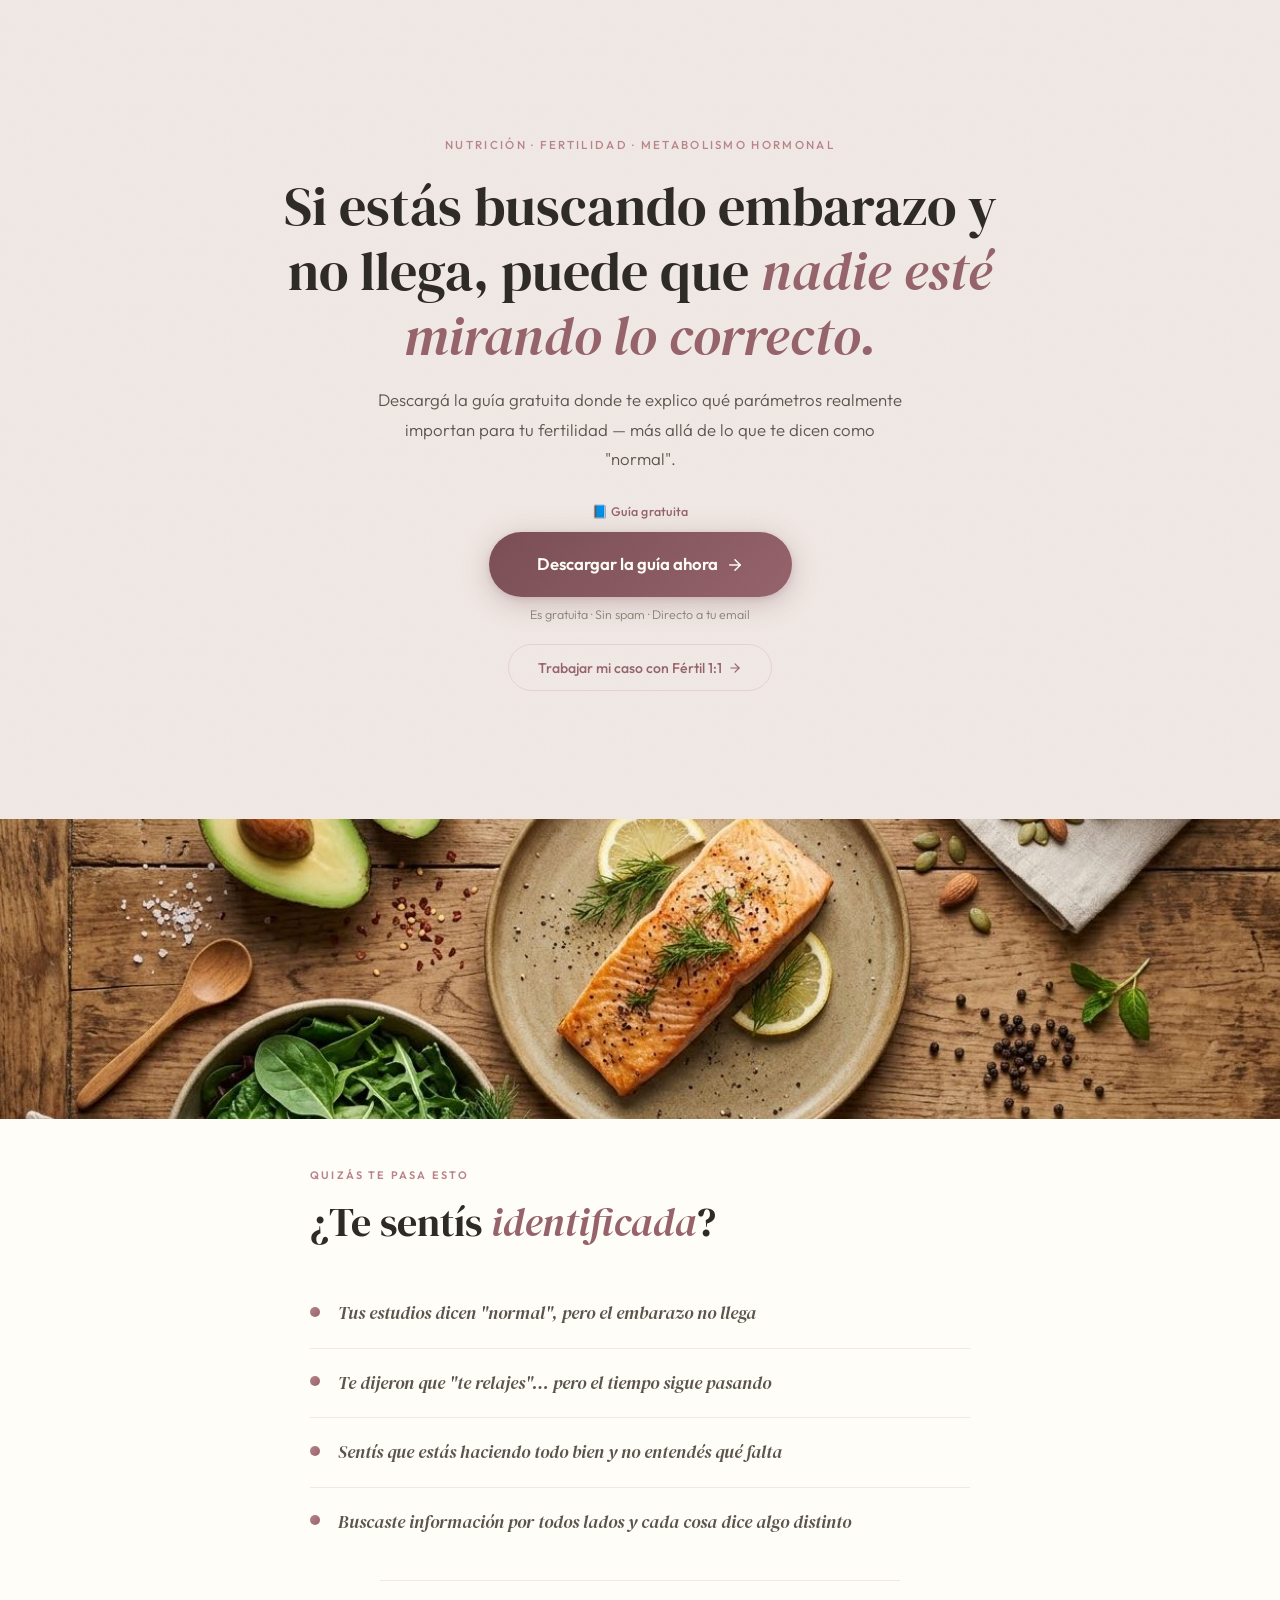
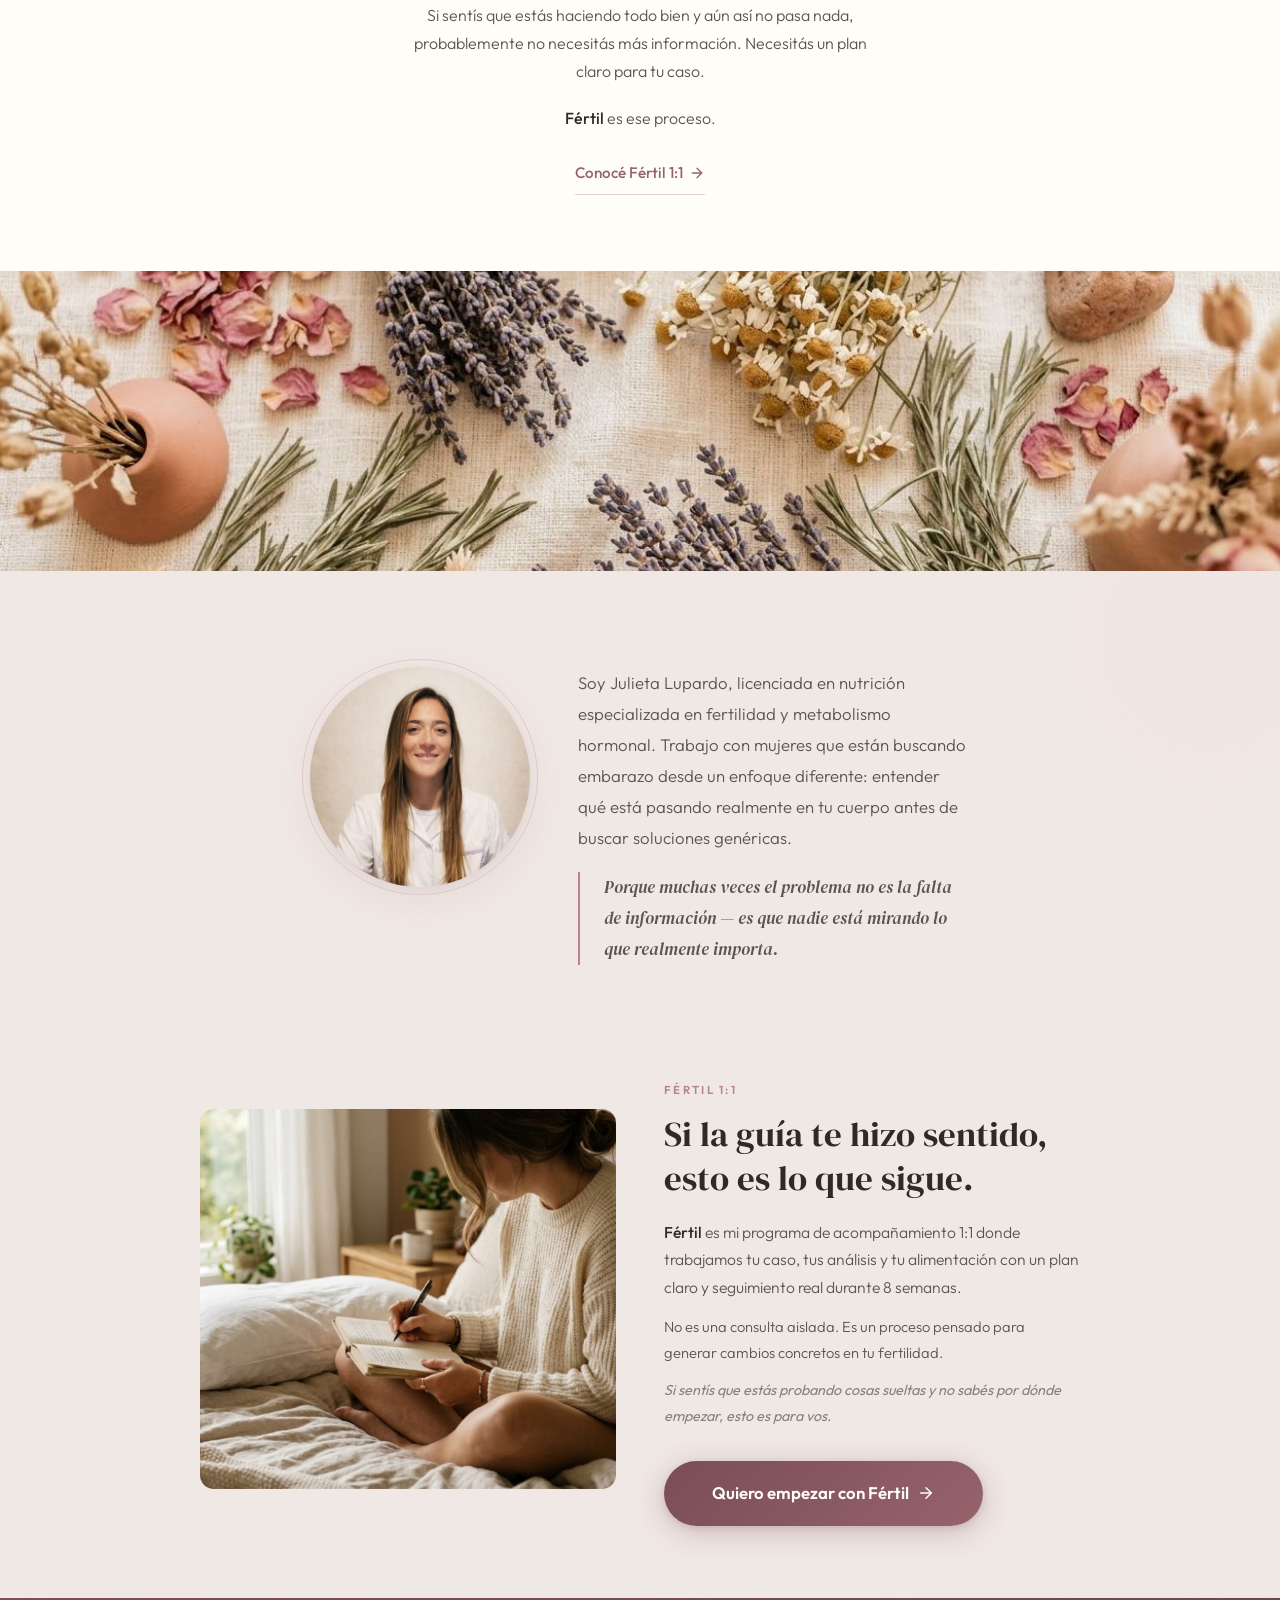
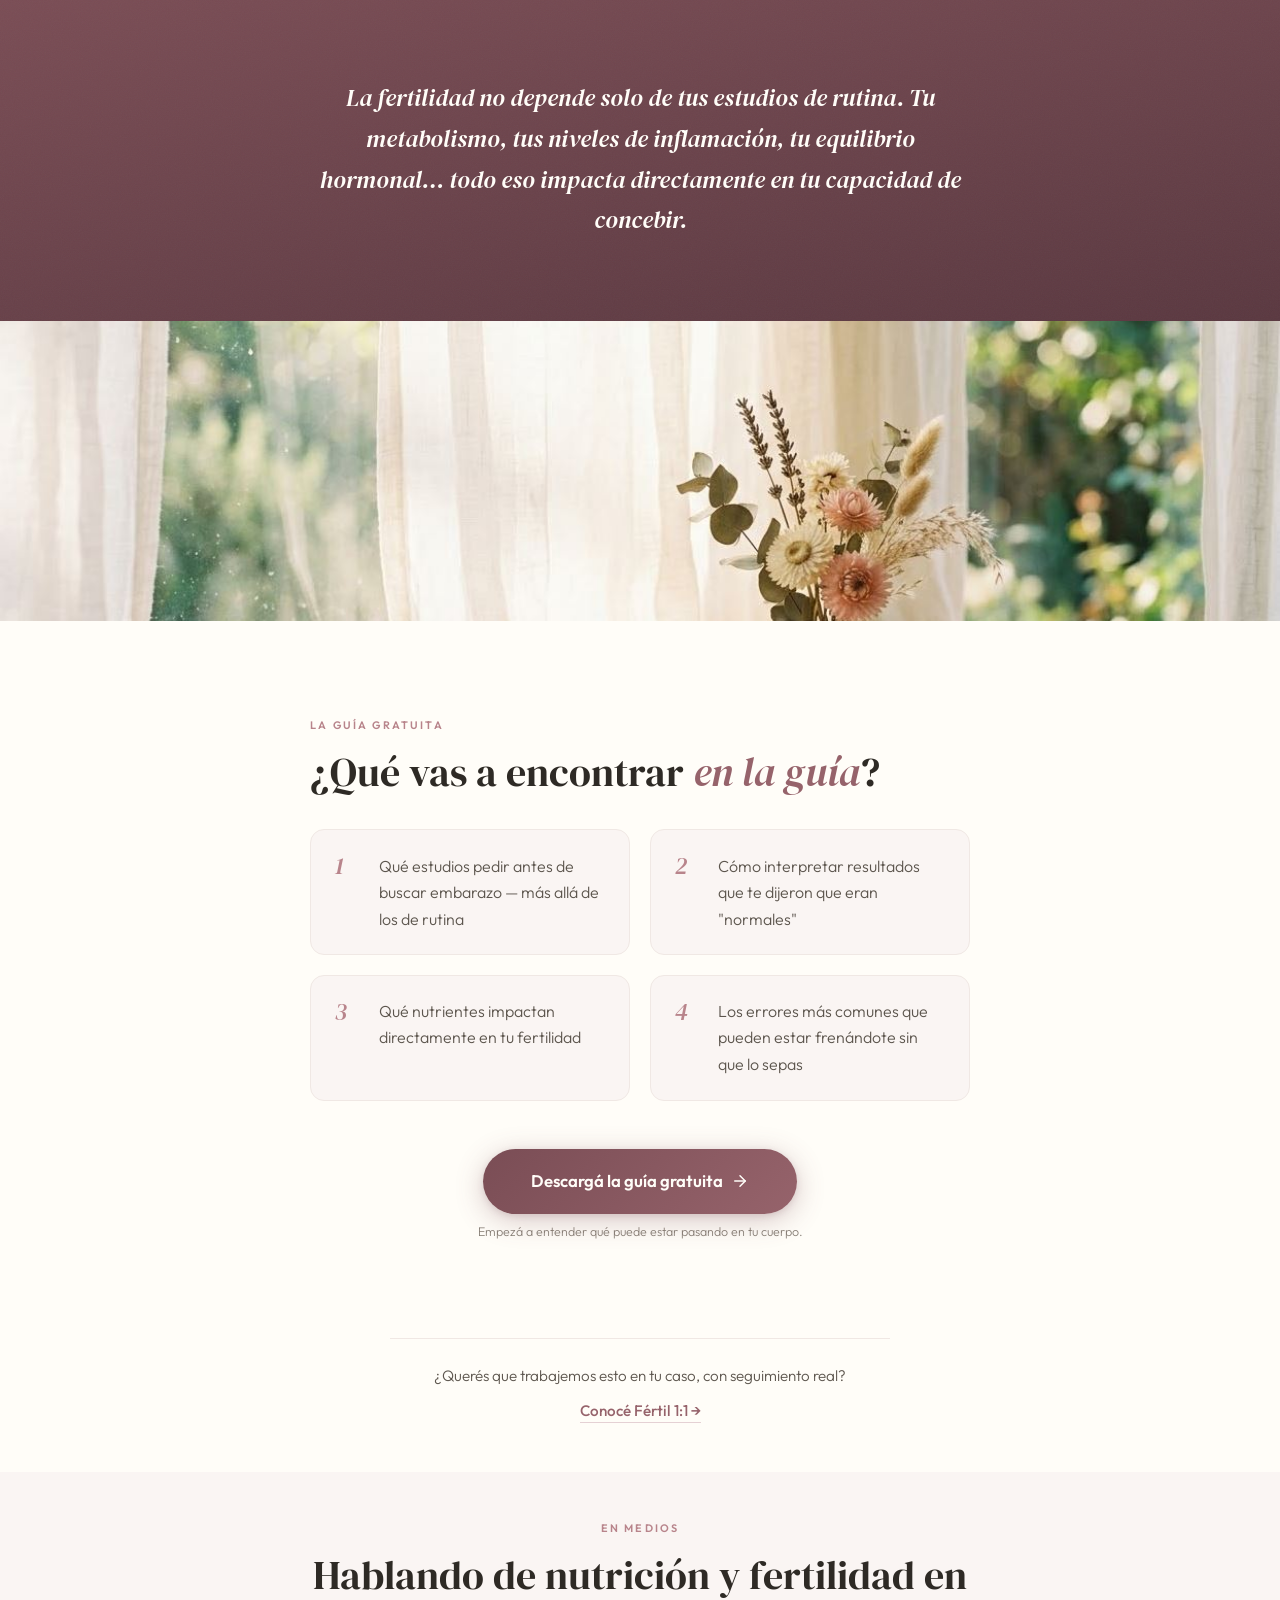
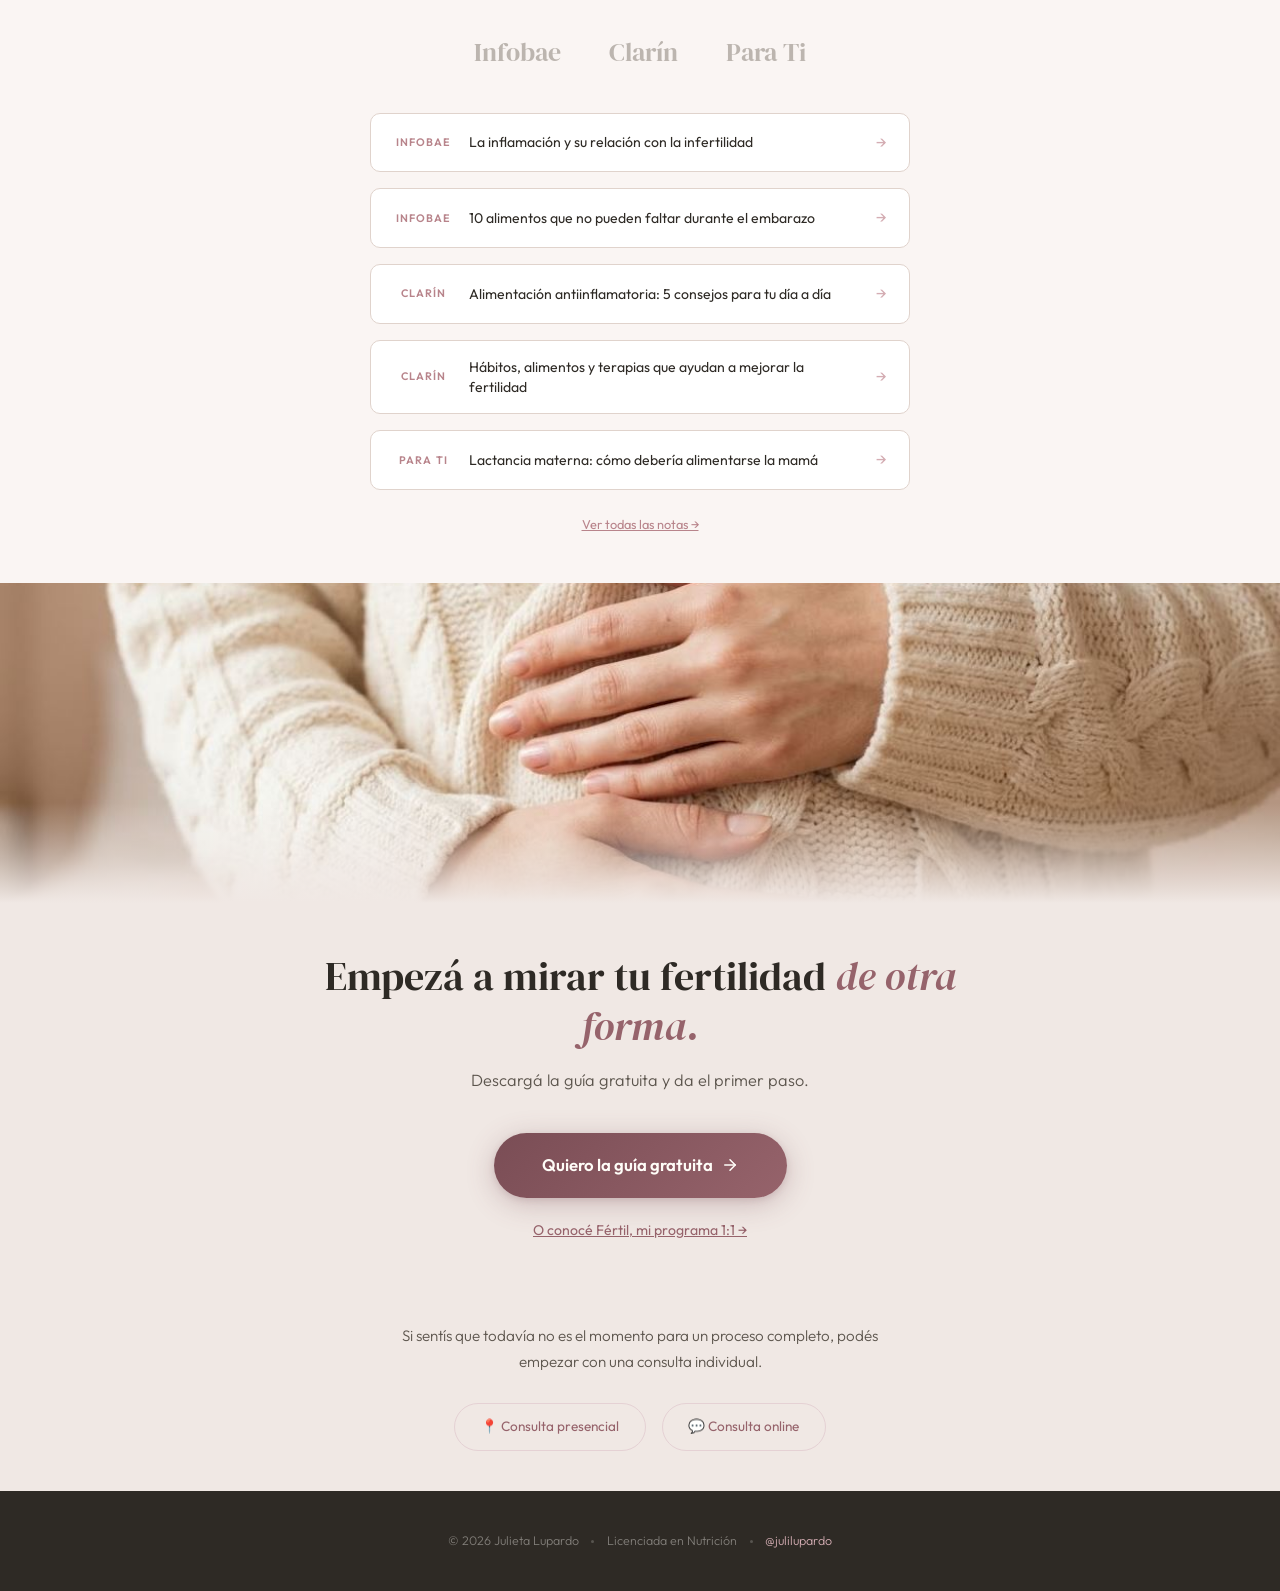
==== commit 865bb3c8: "Update index.html" ====
--- a/index.html
+++ b/index.html
@@ -381,7 +381,7 @@
     height: 200px;
     border-radius: 50%;
     object-fit: cover;
-    object-position: center top;
+    object-position: center 20%;
     display: block;
     box-shadow: 0 10px 36px rgba(150,99,107,0.12), 0 3px 10px rgba(0,0,0,0.04);
   }
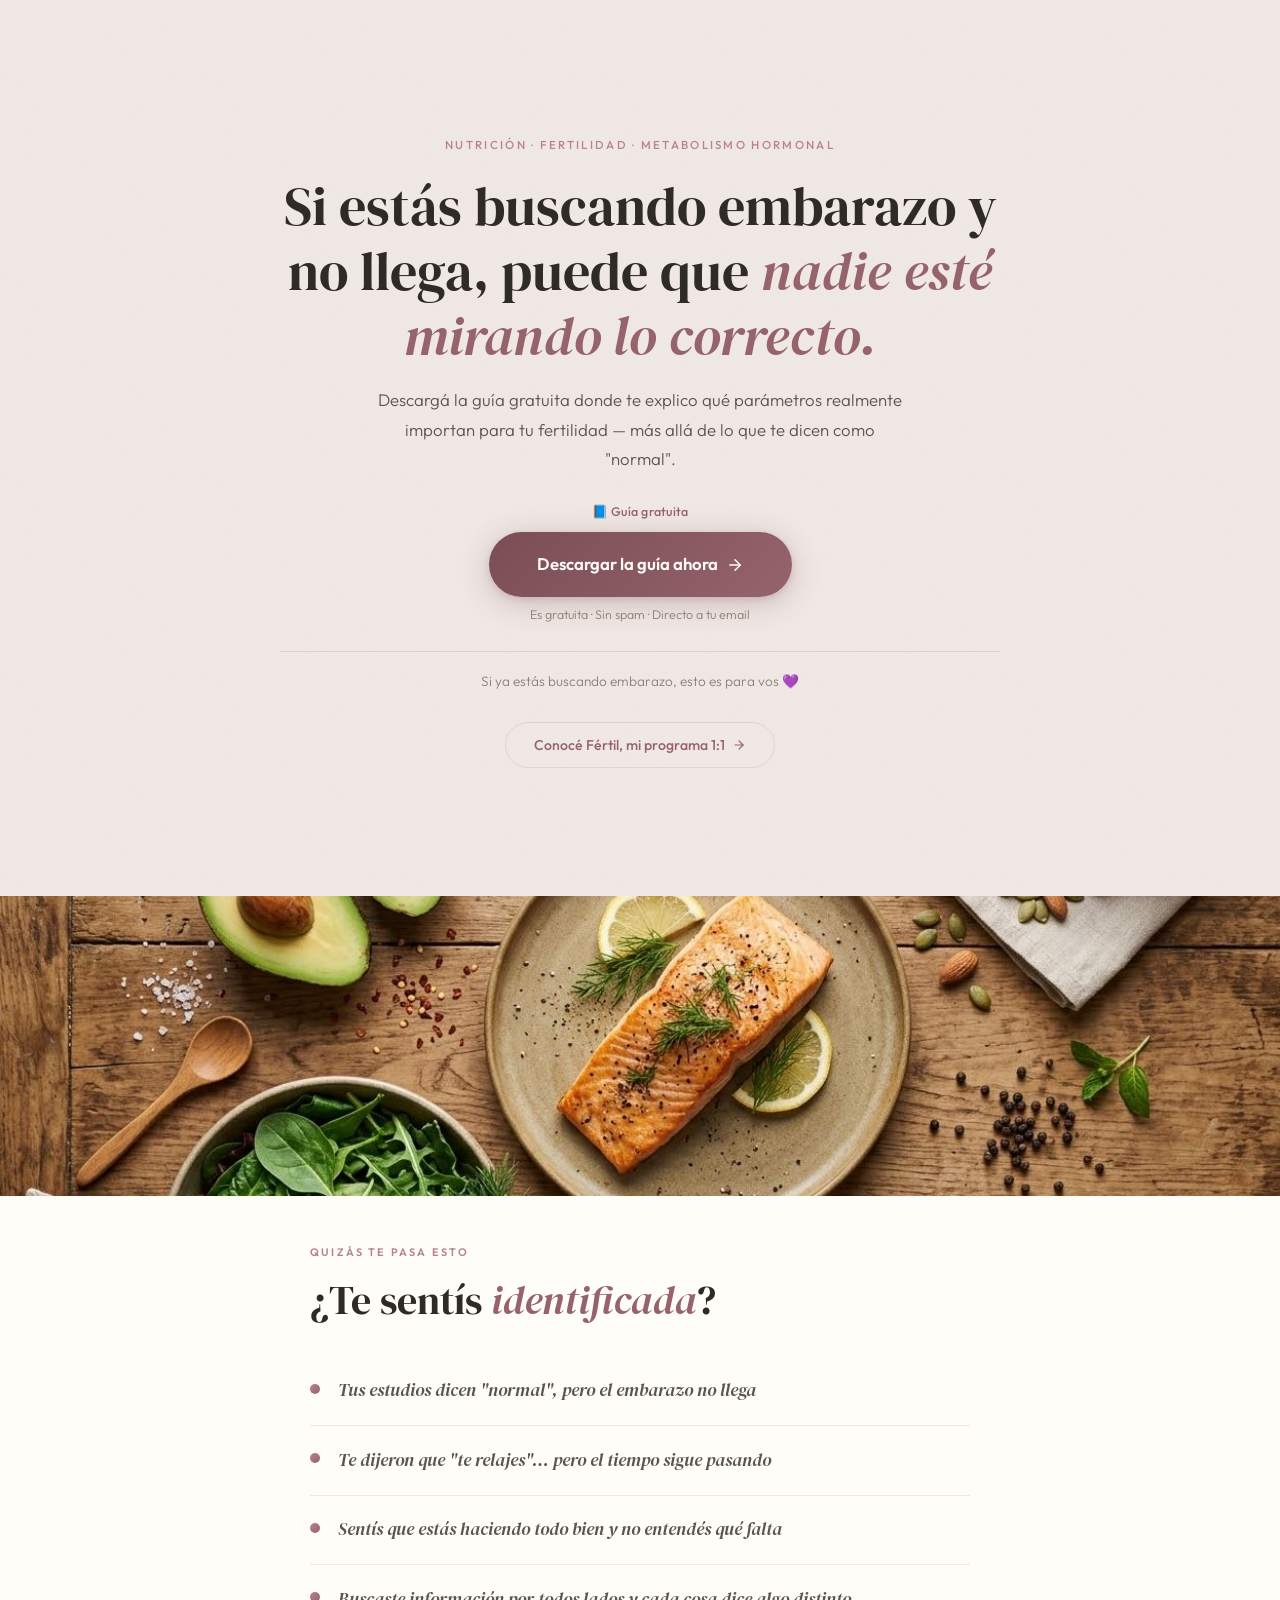
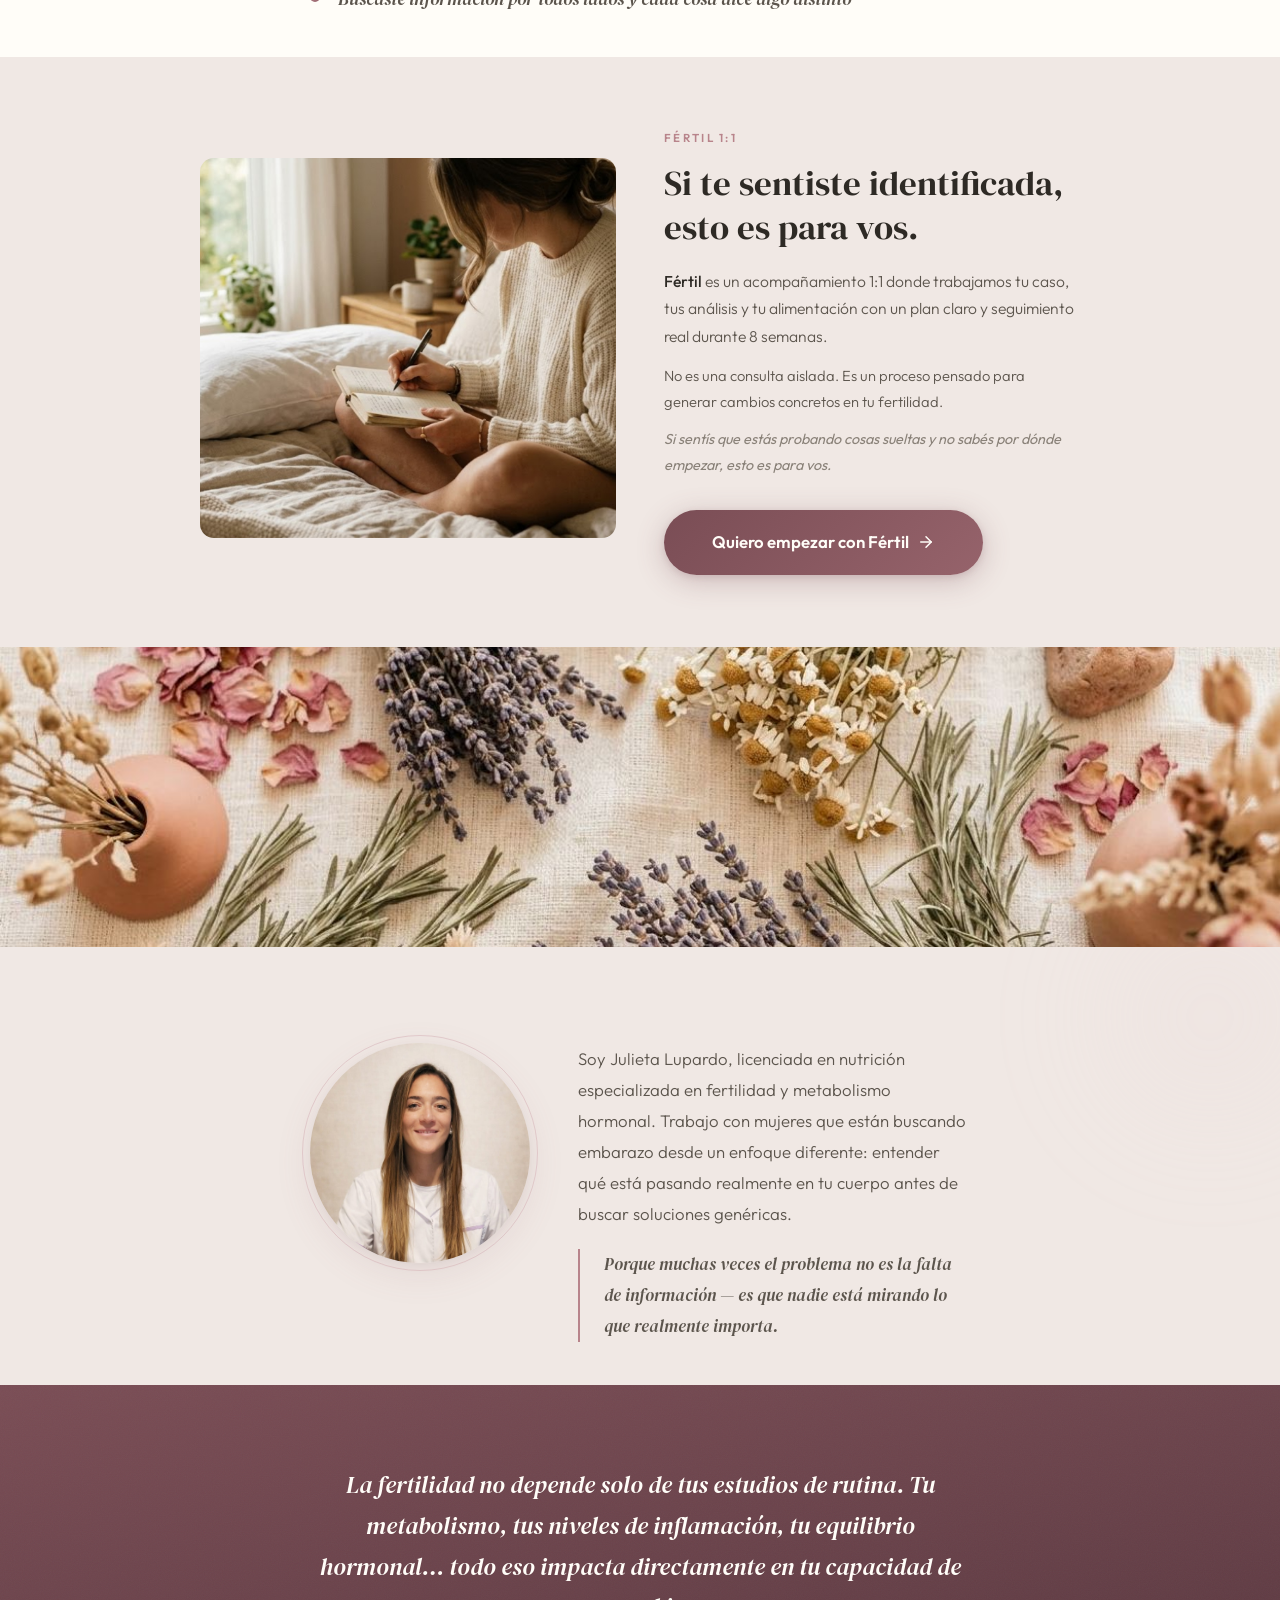
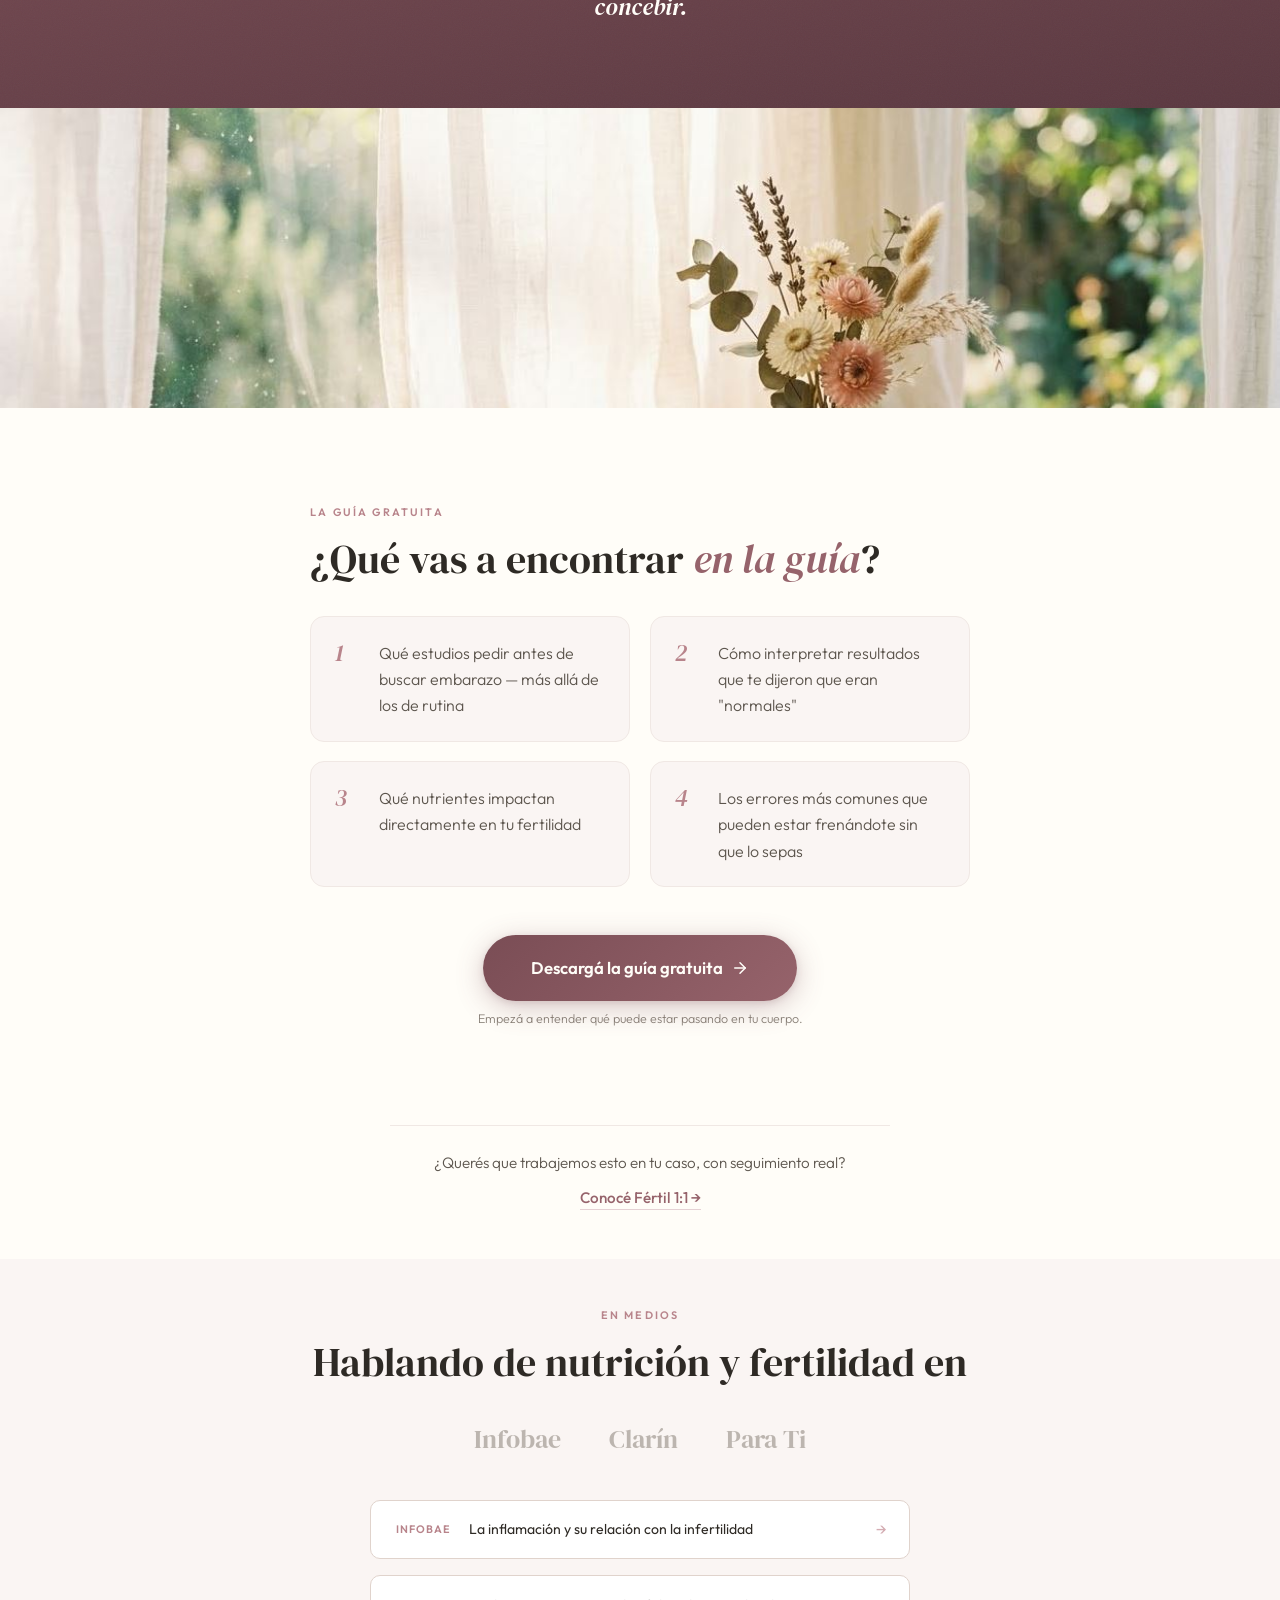
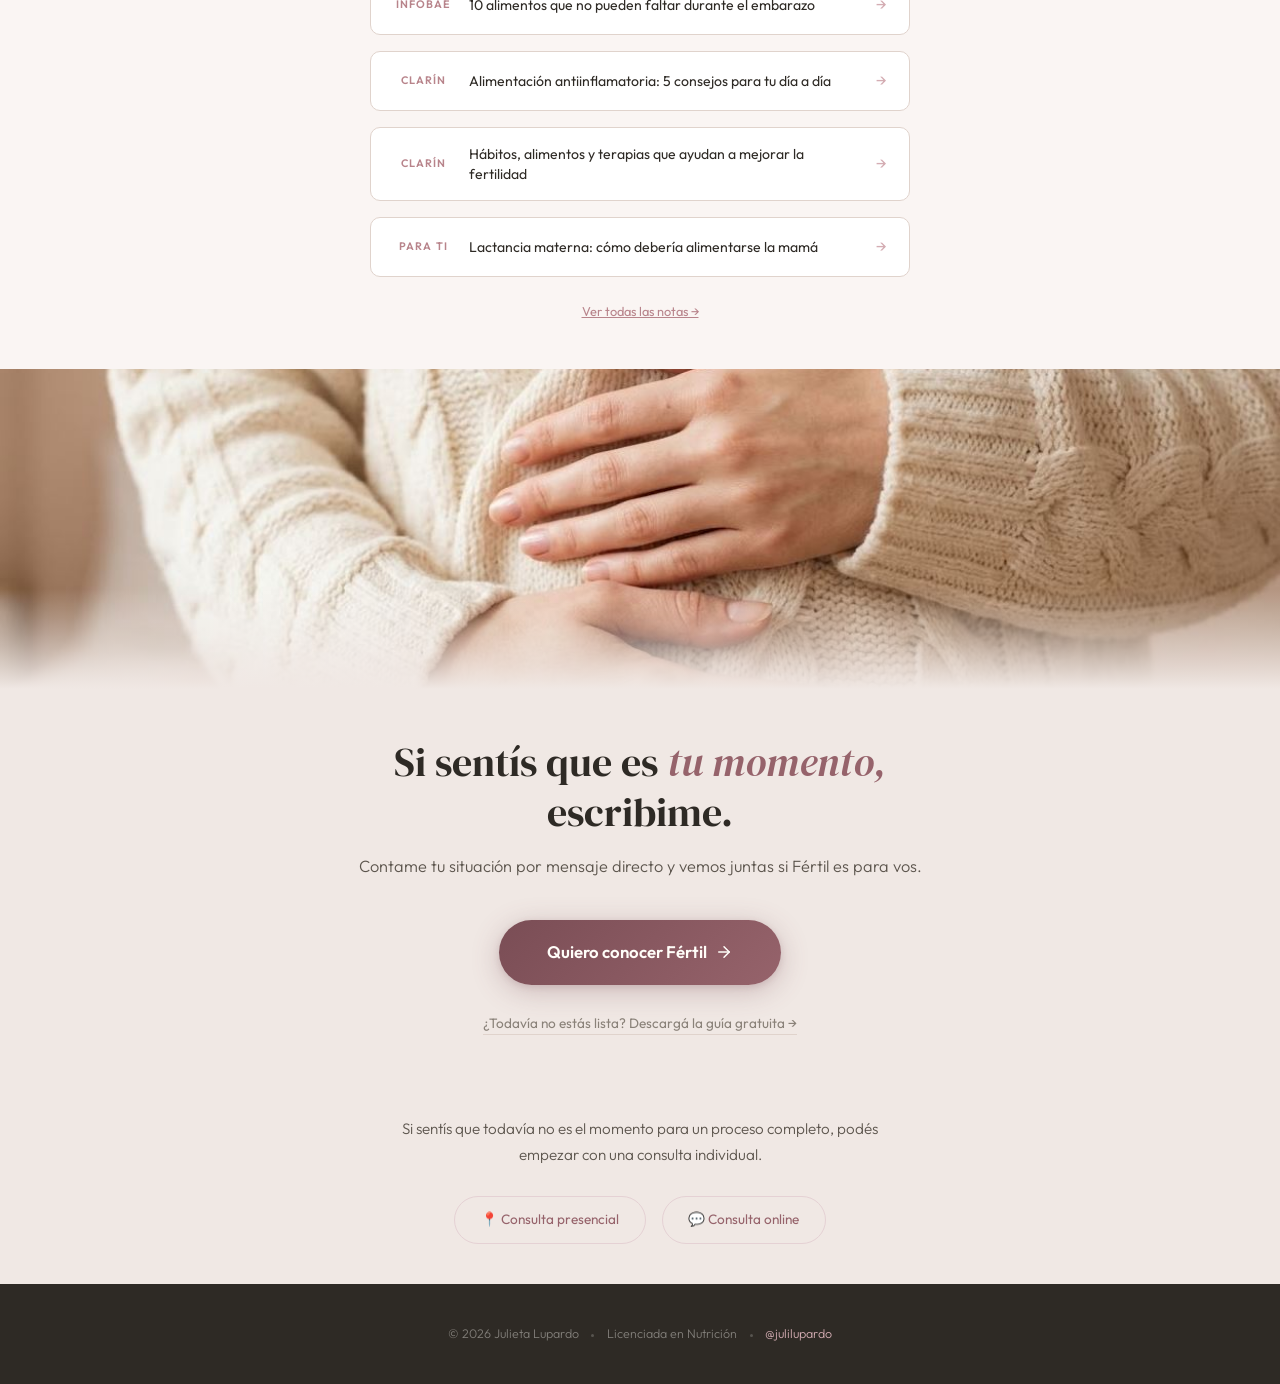
==== commit e1aee1a6: "Update index.html" ====
--- a/index.html
+++ b/index.html
@@ -866,11 +866,14 @@
             <svg viewBox="0 0 24 24" fill="none" stroke="currentColor" stroke-width="2" stroke-linecap="round" stroke-linejoin="round"><path d="M5 12h14"/><path d="m12 5 7 7-7 7"/></svg>
           </a>
           <p class="cta-note">Es gratuita · Sin spam · Directo a tu email</p>
-          <!-- CAMBIO 1: CTA secundario visible, no link tímido -->
-          <a href="/fertil" class="hero-secondary-cta">
-            <span>Trabajar mi caso con Fértil 1:1</span>
-            <svg viewBox="0 0 24 24" fill="none" stroke="currentColor" stroke-width="2" stroke-linecap="round" stroke-linejoin="round"><path d="M5 12h14"/><path d="m12 5 7 7-7 7"/></svg>
-          </a>
+          <!-- Segundo camino: para quien ya está lista -->
+          <div style="margin-top: 1.6rem; padding-top: 1.2rem; border-top: 1px solid var(--sand-dark);">
+            <p style="font-size: 0.85rem; font-weight: 300; color: var(--text-tertiary); margin-bottom: 0.6rem;">Si ya estás buscando embarazo, esto es para vos 💜</p>
+            <a href="/fertil" class="hero-secondary-cta">
+              <span>Conocé Fértil, mi programa 1:1</span>
+              <svg viewBox="0 0 24 24" fill="none" stroke="currentColor" stroke-width="2" stroke-linecap="round" stroke-linejoin="round"><path d="M5 12h14"/><path d="m12 5 7 7-7 7"/></svg>
+            </a>
+          </div>
         </div>
       </div>
     </div>
@@ -898,18 +901,34 @@
   </section>
 
   <!-- ════════════════════════════════════════
-       CAMBIO 2: MINI FÉRTIL BRIDGE (post-identificación)
+       FÉRTIL BLOCK (post-identificación — momento caliente)
   ════════════════════════════════════════ -->
-  <div class="fertil-bridge rv">
-    <div class="fertil-bridge-inner">
-      <p>Si sentís que estás haciendo todo bien y aún así no pasa nada, probablemente no necesitás más información. Necesitás un plan claro para tu caso.</p>
-      <p style="margin-top: 0.2rem; margin-bottom: 1.2rem;"><strong style="font-weight: 500; color: var(--text-primary);">Fértil</strong> es ese proceso.</p>
-      <a href="/fertil" class="fertil-bridge-link">
-        <span>Conocé Fértil 1:1</span>
-        <svg viewBox="0 0 24 24" fill="none" stroke="currentColor" stroke-width="2" stroke-linecap="round" stroke-linejoin="round"><path d="M5 12h14"/><path d="m12 5 7 7-7 7"/></svg>
-      </a>
+  <section class="fertil-block">
+    <div class="fertil-block-layout">
+      <!-- Photo -->
+      <div class="fertil-block-photo rv">
+        <img src="images/fertil-block.jpg" alt="Acompañamiento nutricional para fertilidad">
+      </div>
+      <!-- Content -->
+      <div class="fertil-block-content rv rv-d1">
+        <p style="font-size: 0.72rem; font-weight: 600; letter-spacing: 0.2em; text-transform: uppercase; color: var(--rose); margin-bottom: 0.8rem;">Fértil 1:1</p>
+        <h2 style="font-family: var(--font-display); font-size: clamp(1.6rem, 3.5vw, 2.2rem); font-weight: 400; line-height: 1.25; color: var(--text-primary); margin-bottom: 1.2rem;">Si te sentiste identificada,<br>esto es para vos.</h2>
+        <p style="font-size: 0.98rem; font-weight: 300; color: var(--text-secondary); line-height: 1.75; margin-bottom: 0.8rem;">
+          <strong style="font-weight: 500; color: var(--text-primary);">Fértil</strong> es un acompañamiento 1:1 donde trabajamos tu caso, tus análisis y tu alimentación con un plan claro y seguimiento real durante 8 semanas.
+        </p>
+        <p style="font-size: 0.92rem; font-weight: 300; color: var(--text-secondary); line-height: 1.75; margin-bottom: 0.8rem;">
+          No es una consulta aislada. Es un proceso pensado para generar cambios concretos en tu fertilidad.
+        </p>
+        <p style="font-size: 0.9rem; font-weight: 400; color: var(--text-tertiary); line-height: 1.75; margin-bottom: 2rem; font-style: italic;">
+          Si sentís que estás probando cosas sueltas y no sabés por dónde empezar, esto es para vos.
+        </p>
+        <a href="/fertil" class="cta">
+          <span>Quiero empezar con Fértil</span>
+          <svg viewBox="0 0 24 24" fill="none" stroke="currentColor" stroke-width="2" stroke-linecap="round" stroke-linejoin="round"><path d="M5 12h14"/><path d="m12 5 7 7-7 7"/></svg>
+        </a>
+      </div>
     </div>
-  </div>
+  </section>
 
   <!-- BOTANICAL SEPARATOR -->
   <div class="img-strip rv">
@@ -930,36 +949,6 @@
           <p>Soy Julieta Lupardo, licenciada en nutrición especializada en fertilidad y metabolismo hormonal. Trabajo con mujeres que están buscando embarazo desde un enfoque diferente: entender qué está pasando realmente en tu cuerpo antes de buscar soluciones genéricas.</p>
           <p class="about-quote">Porque muchas veces el problema no es la falta de información — es que nadie está mirando lo que realmente importa.</p>
         </div>
-      </div>
-    </div>
-  </section>
-
-  <!-- ════════════════════════════════════════
-       FÉRTIL FULL BLOCK (bloque completo — cierre)
-  ════════════════════════════════════════ -->
-  <section class="fertil-block">
-    <div class="fertil-block-layout">
-      <!-- Photo -->
-      <div class="fertil-block-photo rv">
-        <img src="images/fertil-block.jpg" alt="Acompañamiento nutricional para fertilidad">
-      </div>
-      <!-- Content -->
-      <div class="fertil-block-content rv rv-d1">
-        <p style="font-size: 0.72rem; font-weight: 600; letter-spacing: 0.2em; text-transform: uppercase; color: var(--rose); margin-bottom: 0.8rem;">Fértil 1:1</p>
-        <h2 style="font-family: var(--font-display); font-size: clamp(1.6rem, 3.5vw, 2.2rem); font-weight: 400; line-height: 1.25; color: var(--text-primary); margin-bottom: 1.2rem;">Si la guía te hizo sentido,<br>esto es lo que sigue.</h2>
-        <p style="font-size: 0.98rem; font-weight: 300; color: var(--text-secondary); line-height: 1.75; margin-bottom: 0.8rem;">
-          <strong style="font-weight: 500; color: var(--text-primary);">Fértil</strong> es mi programa de acompañamiento 1:1 donde trabajamos tu caso, tus análisis y tu alimentación con un plan claro y seguimiento real durante 8 semanas.
-        </p>
-        <p style="font-size: 0.92rem; font-weight: 300; color: var(--text-secondary); line-height: 1.75; margin-bottom: 0.8rem;">
-          No es una consulta aislada. Es un proceso pensado para generar cambios concretos en tu fertilidad.
-        </p>
-        <p style="font-size: 0.9rem; font-weight: 400; color: var(--text-tertiary); line-height: 1.75; margin-bottom: 2rem; font-style: italic;">
-          Si sentís que estás probando cosas sueltas y no sabés por dónde empezar, esto es para vos.
-        </p>
-        <a href="/fertil" class="cta">
-          <span>Quiero empezar con Fértil</span>
-          <svg viewBox="0 0 24 24" fill="none" stroke="currentColor" stroke-width="2" stroke-linecap="round" stroke-linejoin="round"><path d="M5 12h14"/><path d="m12 5 7 7-7 7"/></svg>
-        </a>
       </div>
     </div>
   </section>
@@ -1069,7 +1058,7 @@
   </section>
 
   <!-- ════════════════════════════════════════
-       FINAL CTA
+       FINAL CTA — FÉRTIL (cierre de la home)
   ════════════════════════════════════════ -->
   <section class="final-cta">
     <div class="final-cta-img rv">
@@ -1077,15 +1066,15 @@
     </div>
     <div class="final-cta-content">
       <div class="inner rv">
-        <h2 class="stitle">Empezá a mirar tu fertilidad <em>de otra forma.</em></h2>
-        <p>Descargá la guía gratuita y da el primer paso.</p>
-        <a href="https://subscribepage.io/guia-fertilidad-julieta" target="_blank" class="cta">
-          <span>Quiero la guía gratuita</span>
+        <h2 class="stitle">Si sentís que es <em>tu momento,</em> escribime.</h2>
+        <p>Contame tu situación por mensaje directo y vemos juntas si Fértil es para vos.</p>
+        <a href="/fertil" class="cta">
+          <span>Quiero conocer Fértil</span>
           <svg viewBox="0 0 24 24" fill="none" stroke="currentColor" stroke-width="2" stroke-linecap="round" stroke-linejoin="round"><path d="M5 12h14"/><path d="m12 5 7 7-7 7"/></svg>
         </a>
-        <div style="margin-top: 1.2rem;">
-          <a href="/fertil" style="font-size: 0.88rem; font-weight: 400; color: var(--rose-dark); text-decoration: underline; transition: color 0.3s ease;">
-            O conocé Fértil, mi programa 1:1 →
+        <div style="margin-top: 1.6rem;">
+          <a href="https://subscribepage.io/guia-fertilidad-julieta" target="_blank" style="font-size: 0.85rem; font-weight: 400; color: var(--text-tertiary); text-decoration: none; border-bottom: 1px solid var(--sand-dark); padding-bottom: 2px; transition: all 0.3s ease;">
+            ¿Todavía no estás lista? Descargá la guía gratuita →
           </a>
         </div>
       </div>
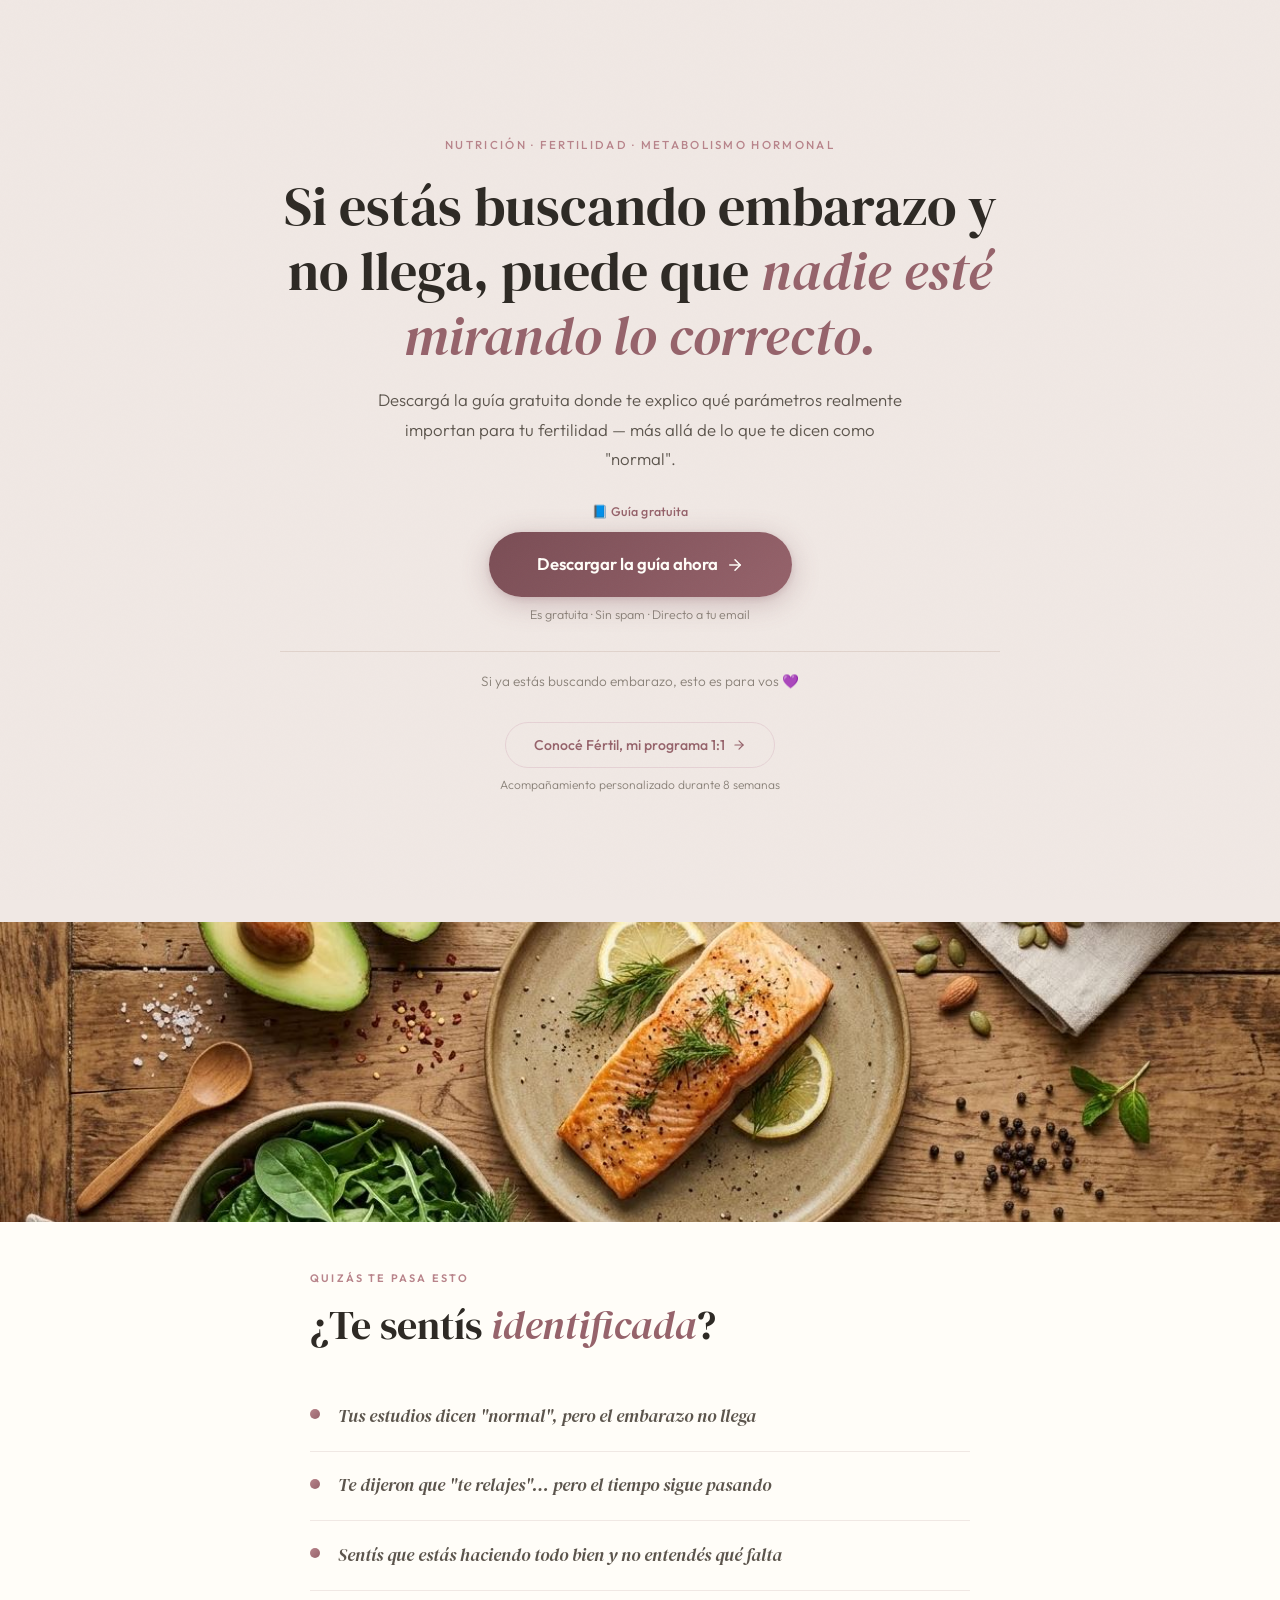
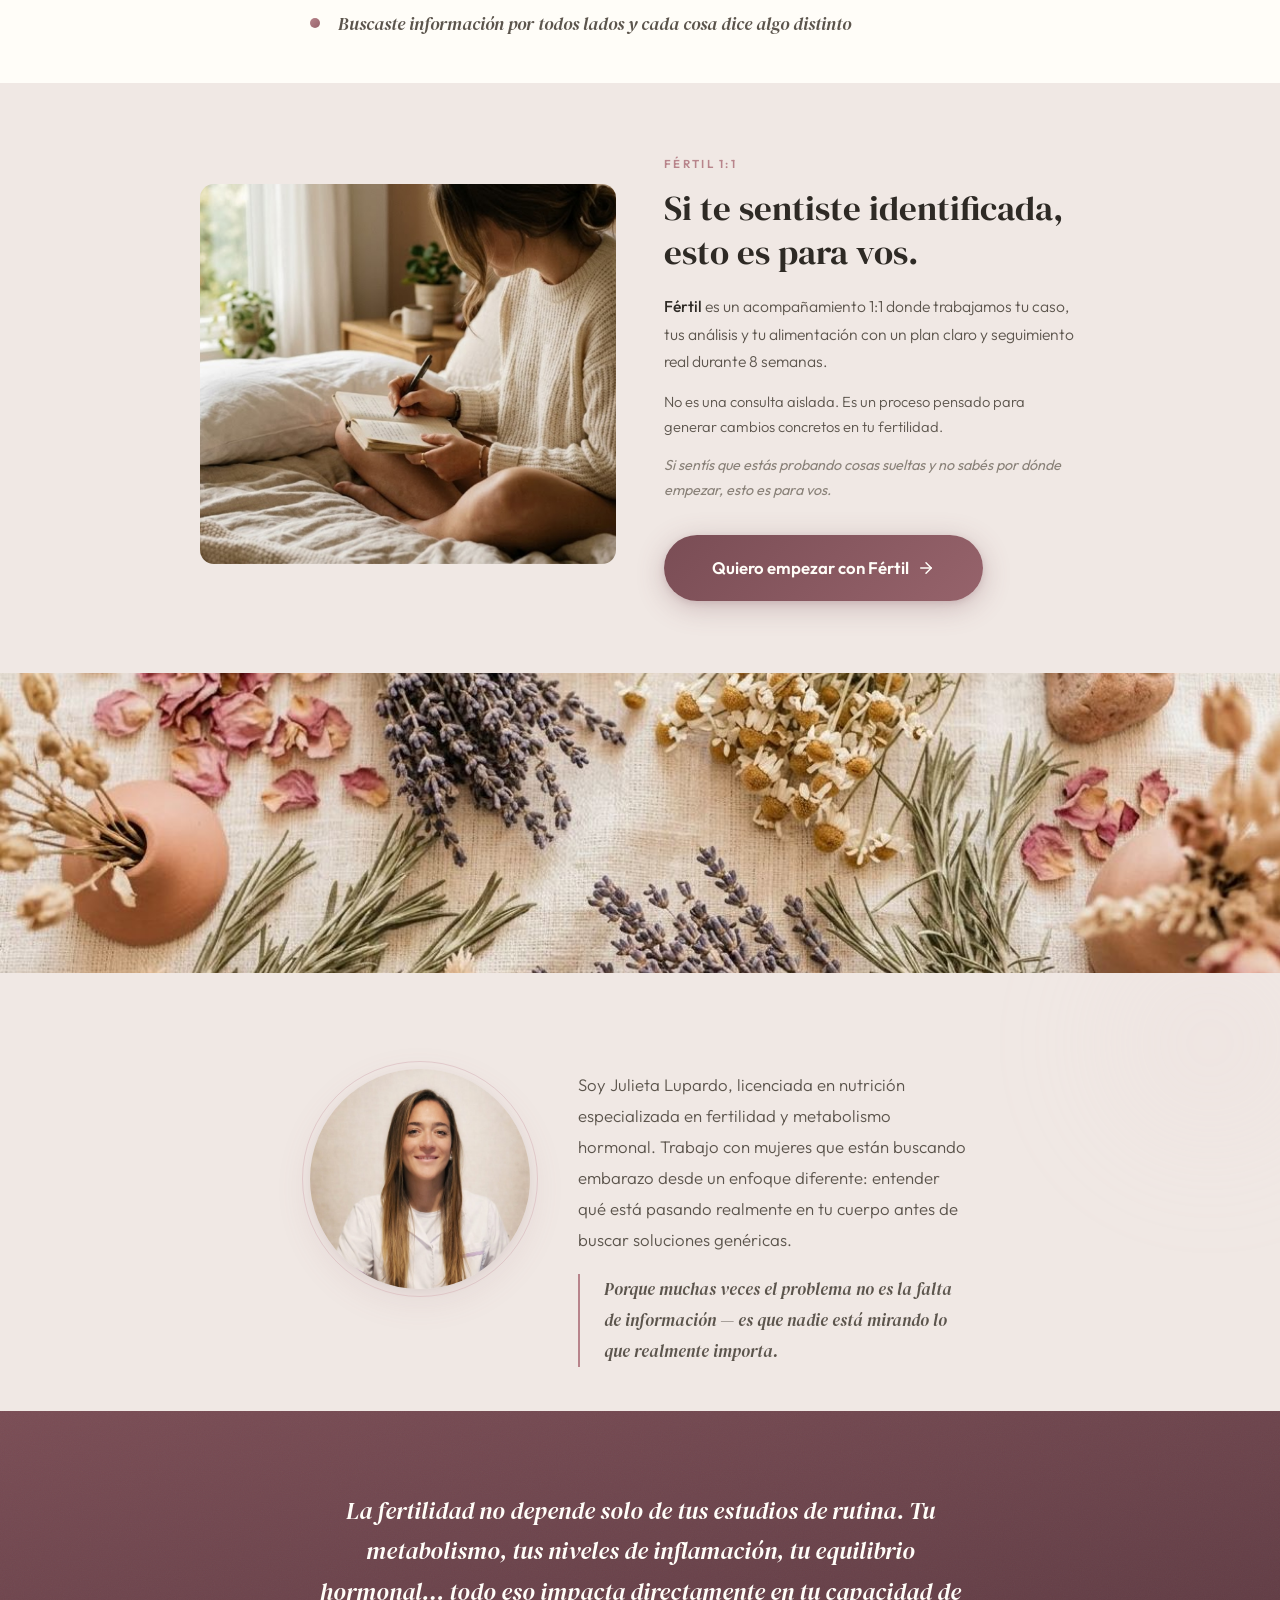
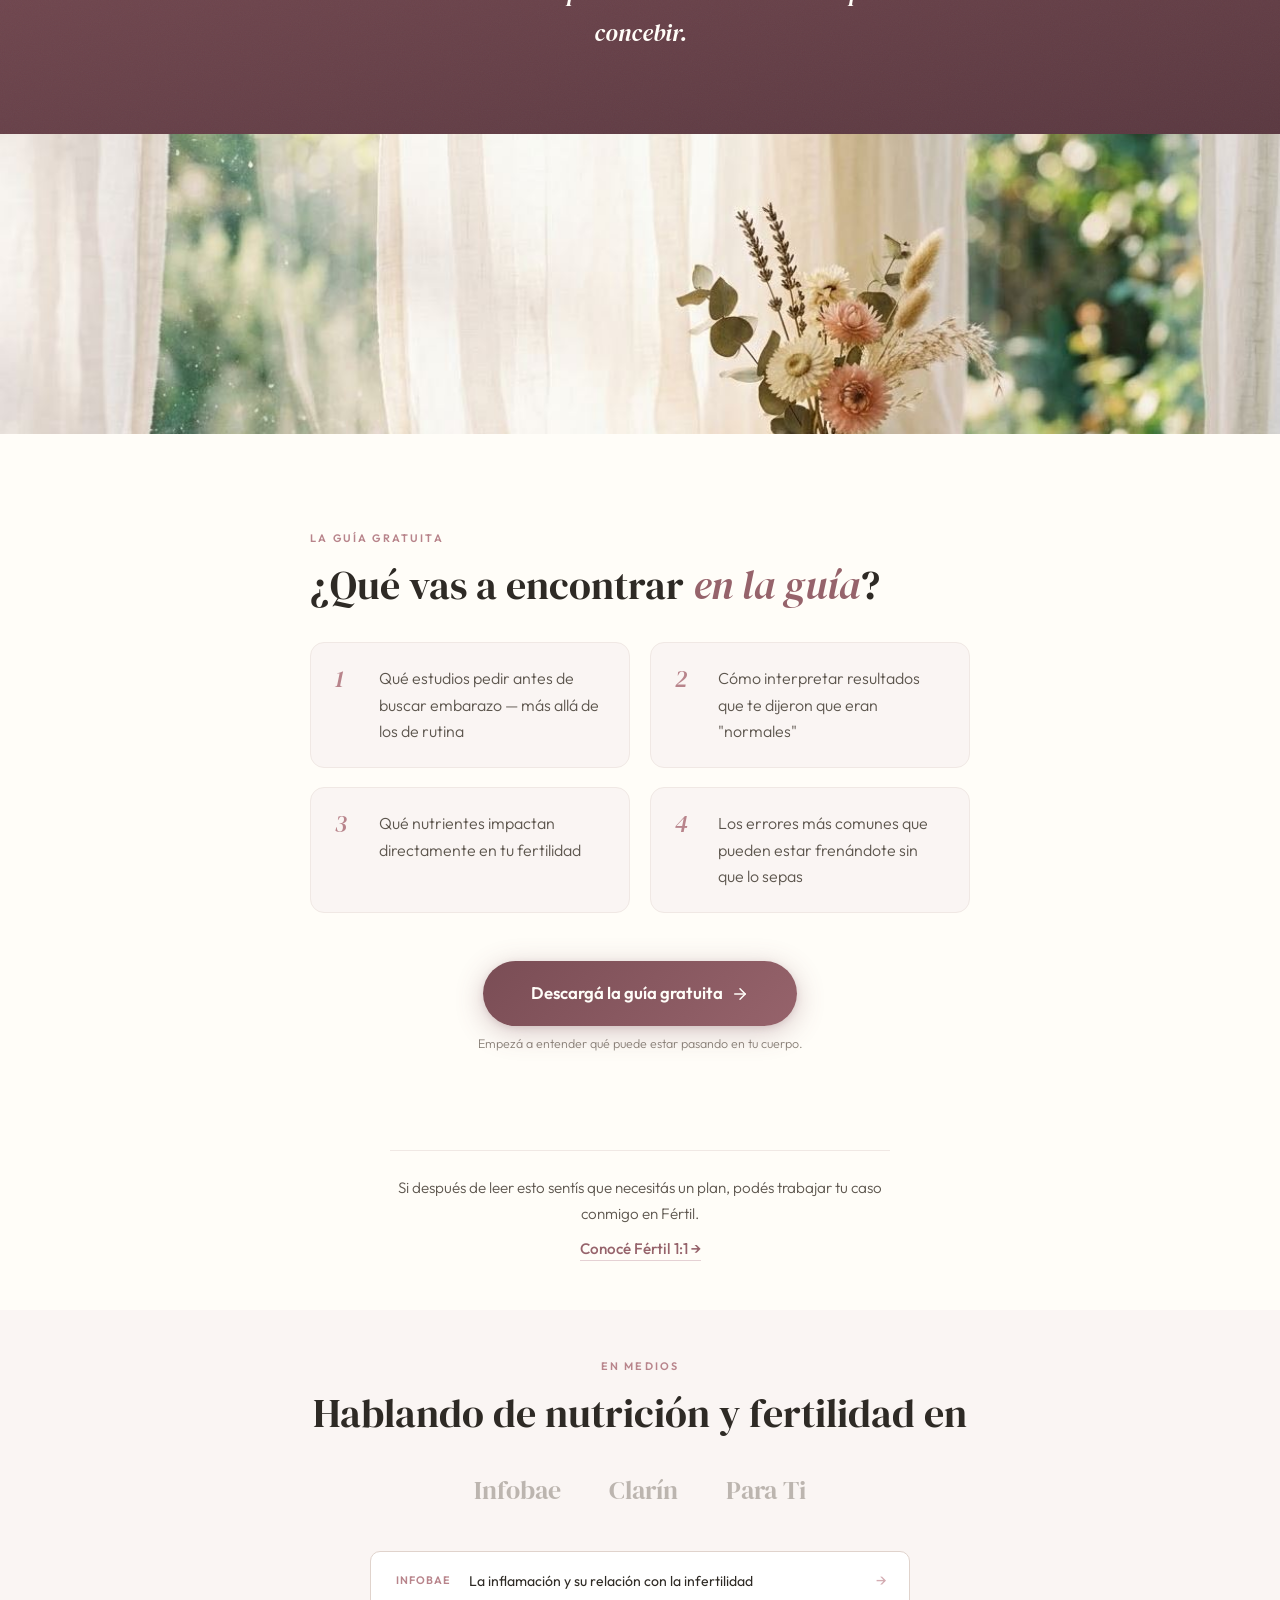
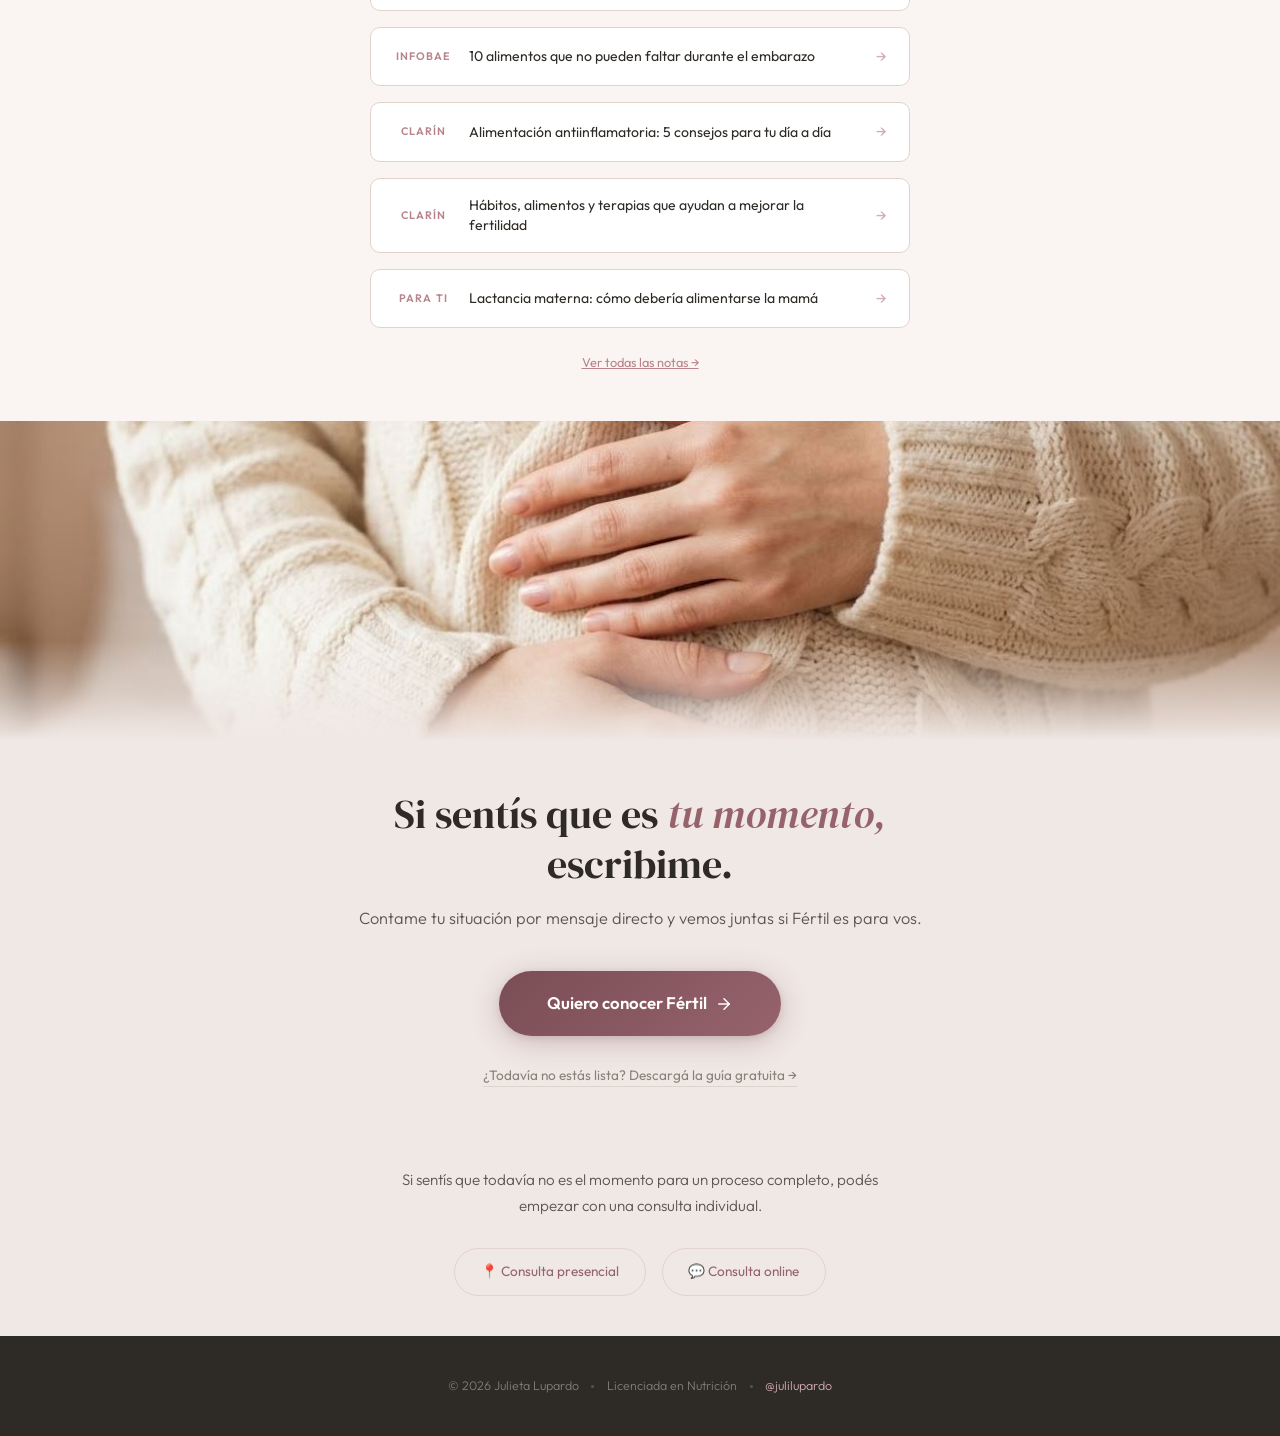
==== commit 832efed4: "Update index.html" ====
--- a/index.html
+++ b/index.html
@@ -873,6 +873,7 @@
               <span>Conocé Fértil, mi programa 1:1</span>
               <svg viewBox="0 0 24 24" fill="none" stroke="currentColor" stroke-width="2" stroke-linecap="round" stroke-linejoin="round"><path d="M5 12h14"/><path d="m12 5 7 7-7 7"/></svg>
             </a>
+            <p style="font-size: 0.75rem; font-weight: 300; color: var(--text-tertiary); margin-top: 0.4rem;">Acompañamiento personalizado durante 8 semanas</p>
           </div>
         </div>
       </div>
@@ -1007,7 +1008,7 @@
   ════════════════════════════════════════ -->
   <div class="post-guide-bridge rv">
     <div class="post-guide-bridge-inner">
-      <p>¿Querés que trabajemos esto en tu caso, con seguimiento real?</p>
+      <p>Si después de leer esto sentís que necesitás un plan, podés trabajar tu caso conmigo en Fértil.</p>
       <a href="/fertil">Conocé Fértil 1:1 →</a>
     </div>
   </div>
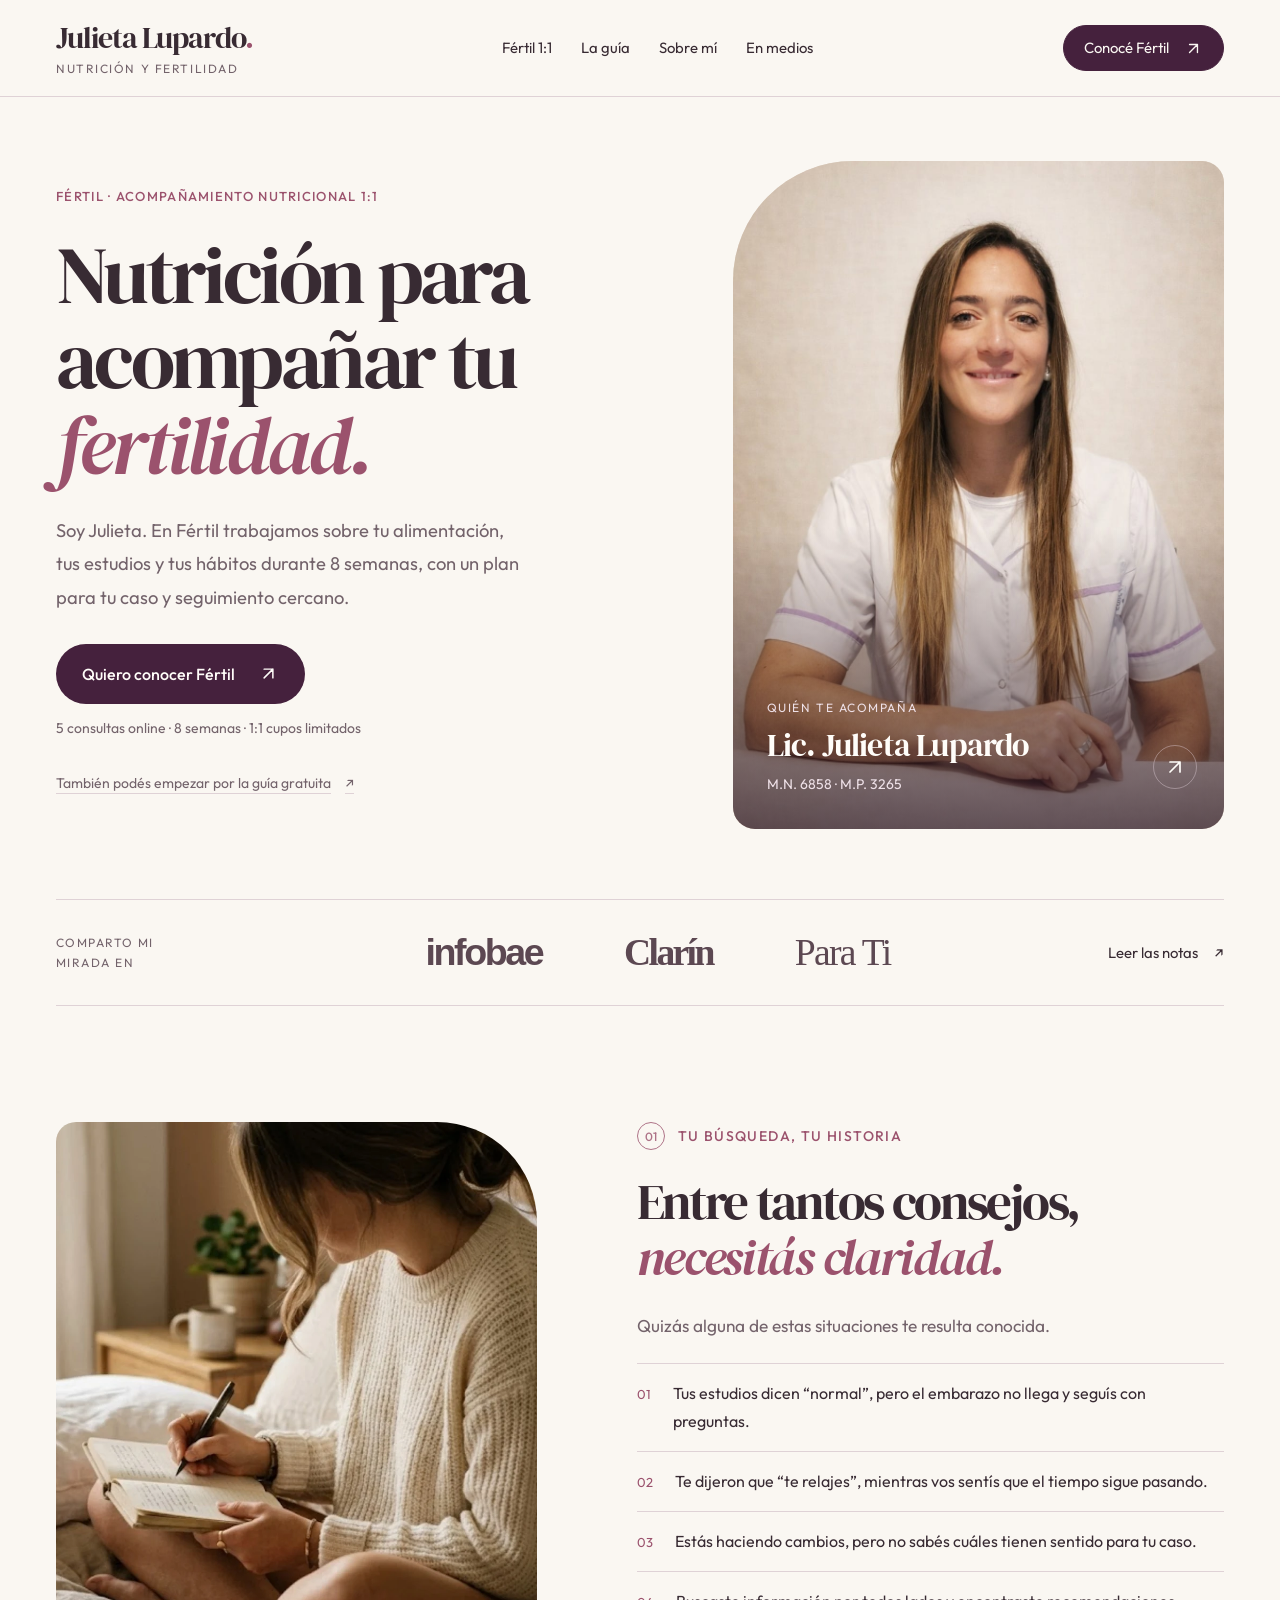
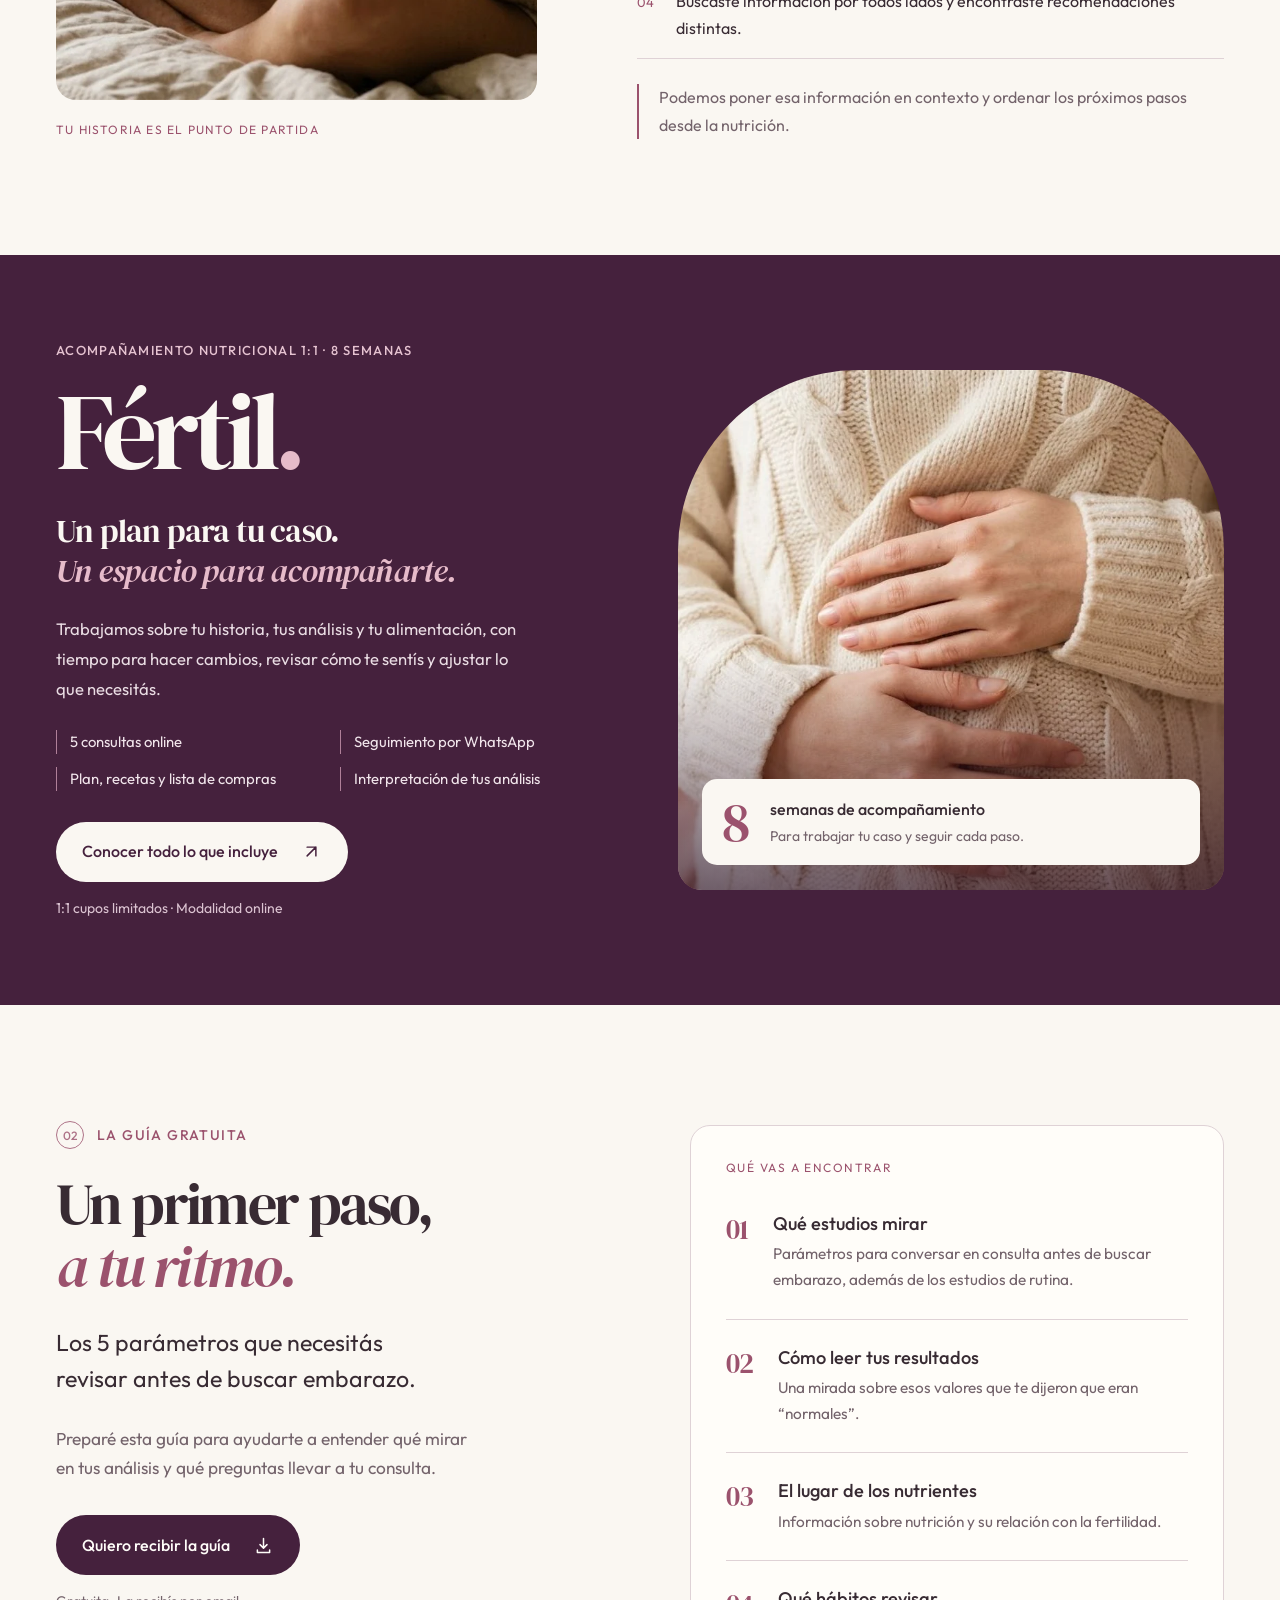
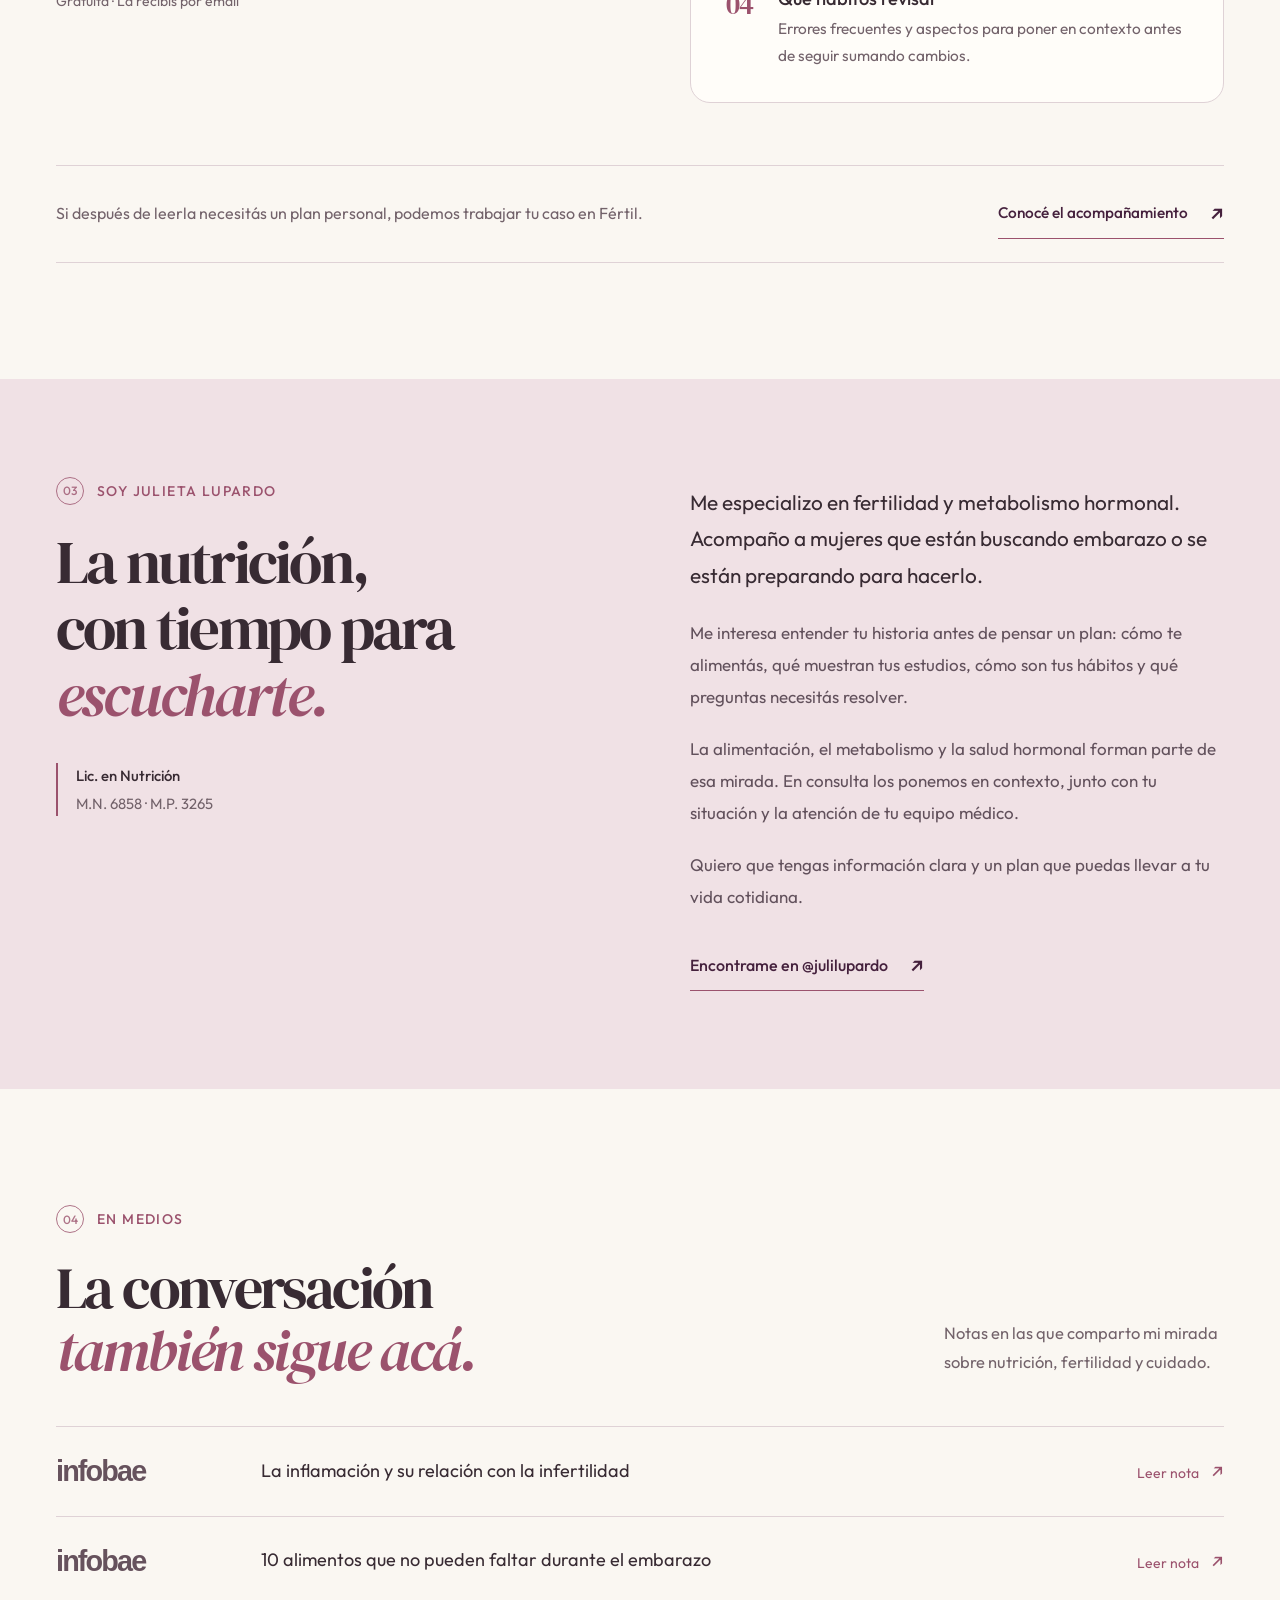
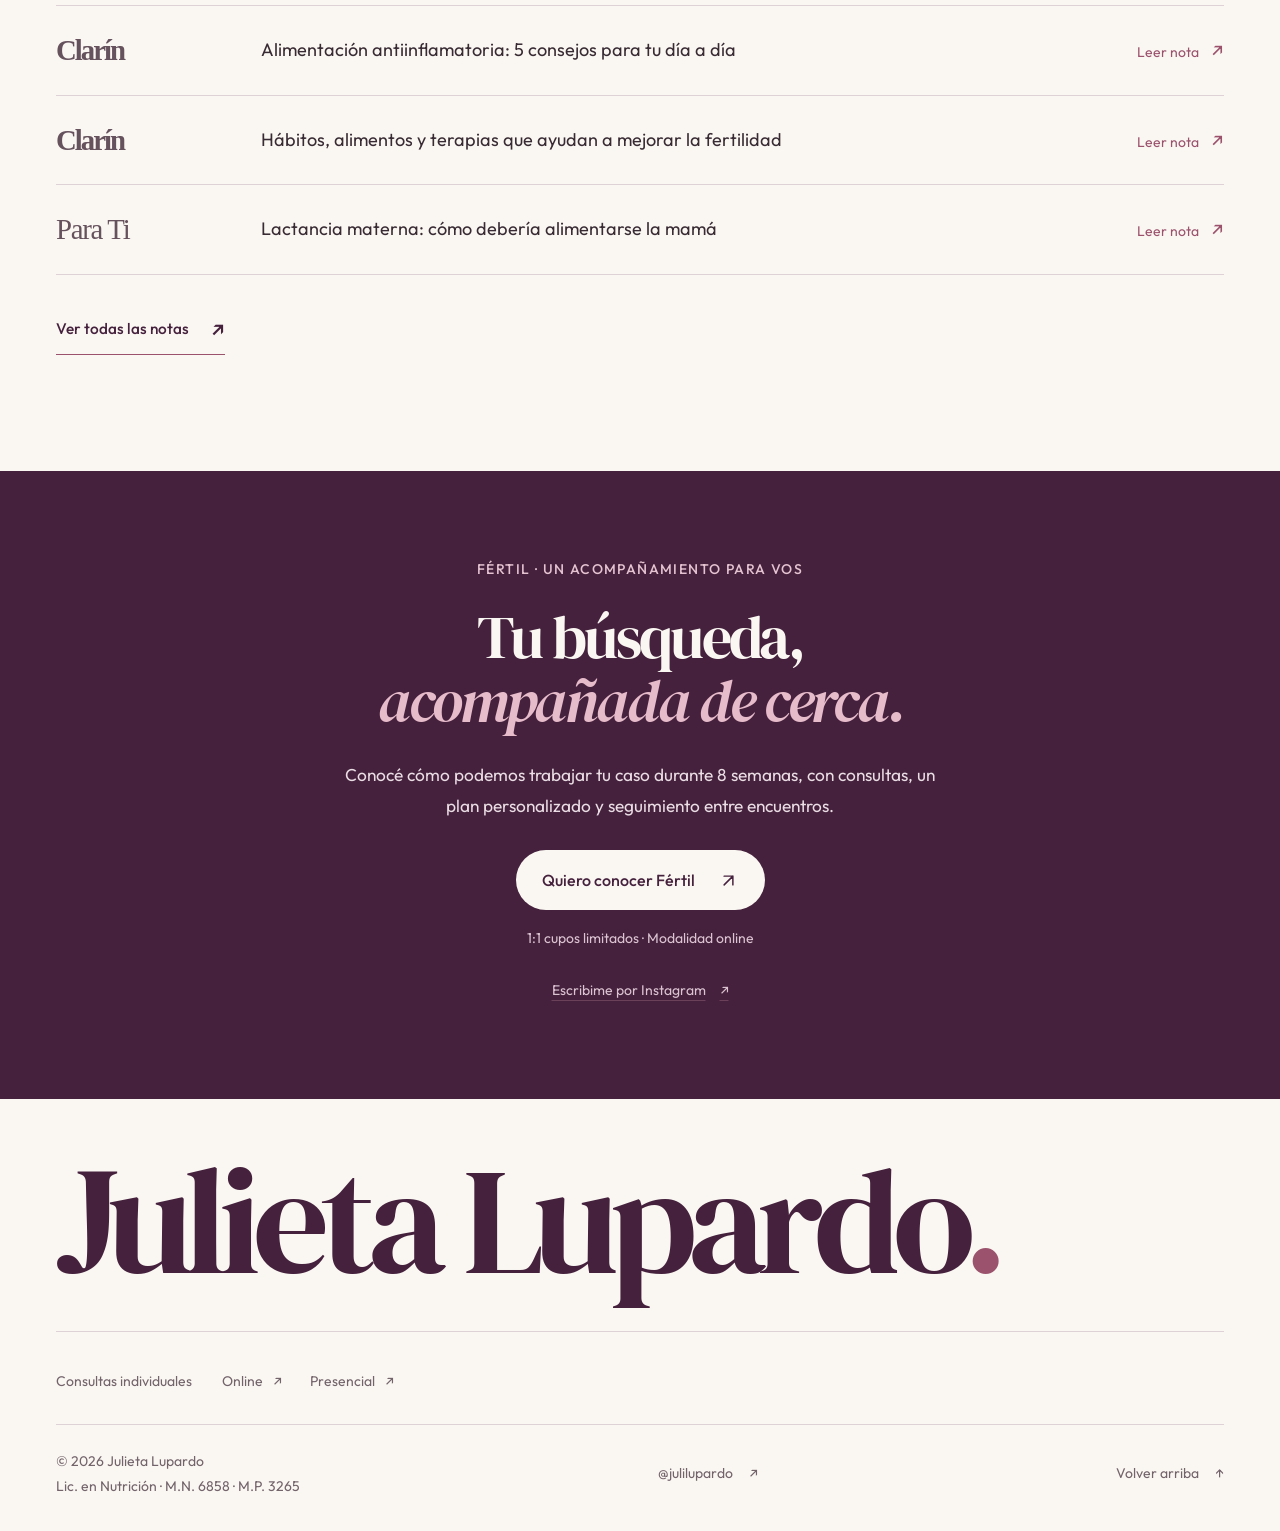
==== commit 161fb339: "Update index.html" ====
--- a/index.html
+++ b/index.html
@@ -1,1113 +1,123 @@
-<!DOCTYPE html>
-<html lang="es">
-<head>
-  <!-- Google Analytics -->
-<script async src="https://www.googletagmanager.com/gtag/js?id=G-JYMQSF17XC"></script>
-<script>
-  window.dataLayer = window.dataLayer || [];
-  function gtag(){dataLayer.push(arguments);}
-  gtag('js', new Date());
+<!doctype html>
+<html lang="es-AR">
+  <head>
+    <meta charset="utf-8">
+    <meta name="viewport" content="width=device-width, initial-scale=1">
+    <meta name="theme-color" content="#45213d">
+    <meta name="description" content="Conocé Fértil, el acompañamiento nutricional 1:1 de Julieta Lupardo: 8 semanas, 5 consultas online y seguimiento cercano para trabajar tu alimentación, tus estudios y tus hábitos.">
 
-  gtag('config', 'G-JYMQSF17XC');
-</script>
-<meta charset="UTF-8">
-<meta name="viewport" content="width=device-width, initial-scale=1.0">
-<title>Julieta Lupardo — Nutrición y Fertilidad</title>
-<meta name="description" content="Guía gratuita: los 5 parámetros que necesitás revisar antes de buscar embarazo. Por Julieta Lupardo, Lic. en Nutrición especializada en fertilidad y metabolismo hormonal.">
-<link rel="preconnect" href="https://fonts.googleapis.com">
-<link rel="preconnect" href="https://fonts.gstatic.com" crossorigin>
-<link href="https://fonts.googleapis.com/css2?family=DM+Serif+Display:ital@0;1&family=Outfit:wght@300;400;500;600&display=swap" rel="stylesheet">
-<style>
-  :root {
-    --rose: #B8848B;
-    --rose-dark: #96636B;
-    --rose-deep: #7A4D55;
-    --rose-light: #D4ADB3;
-    --rose-pale: #E5D1D4;
-    --sand-light: #FAF5F3;
-    --sand: #F0E8E4;
-    --sand-dark: #E0D3CC;
-    --terracotta: #C4876B;
-    --text-primary: #2E2A25;
-    --text-secondary: #5C554D;
-    --text-tertiary: #8A8279;
-    --cream: #FFFDF8;
-    --font-display: 'DM Serif Display', Georgia, serif;
-    --font-body: 'Outfit', system-ui, sans-serif;
-  }
+    <link rel="canonical" href="https://www.julietalupardo.com/">
+    <title>Julieta Lupardo · Nutrición y fertilidad</title>
+    <link rel="icon" href="./landing-assets/favicon.svg" type="image/svg+xml">
+    <link rel="stylesheet" href="./landing-assets/fonts.css">
+    <link rel="stylesheet" href="./landing-assets/styles.css">
+    <script src="./landing-assets/script.js" defer></script>
+    <script async src="https://www.googletagmanager.com/gtag/js?id=G-JYMQSF17XC"></script>
+    <script>
+      window.dataLayer = window.dataLayer || [];
+      function gtag(){dataLayer.push(arguments);}
+      gtag('js', new Date());
+      gtag('config', 'G-JYMQSF17XC');
+    </script>
+  </head>
+  <body>
+    <a class="skip-link" href="#contenido">Ir al contenido</a>
+    <header class="site-header">
+      <div class="container header-inner">
+        <a class="brand" href="#inicio" aria-label="Julieta Lupardo, inicio"><span class="brand-name">Julieta Lupardo<span>.</span></span><span class="brand-caption">NUTRICIÓN Y FERTILIDAD</span></a>
+        <nav class="main-nav" aria-label="Navegación principal"><a href="#fertil">Fértil 1:1</a><a href="#guia">La guía</a><a href="#sobre-mi">Sobre mí</a><a href="#medios">En medios</a></nav>
+        <a class="header-cta" href="https://www.julietalupardo.com/fertil">Conocé Fértil <svg viewBox="0 0 24 24" aria-hidden="true"><path d="M7 17 17 7M7 7h10v10"/></svg></a>
+        <details class="mobile-menu"><summary aria-label="Abrir menú"><span></span><span></span></summary><nav aria-label="Navegación móvil"><a href="#fertil">Fértil 1:1</a><a href="#guia">La guía gratuita</a><a href="#sobre-mi">Sobre mí</a><a href="#medios">En medios</a></nav></details>
+      </div>
+      <div class="reading-progress" aria-hidden="true"><span></span></div>
+    </header>
 
-  * { margin: 0; padding: 0; box-sizing: border-box; }
-  html { scroll-behavior: smooth; }
+    <main id="contenido">
+      <section class="hero container" id="inicio" aria-labelledby="hero-title">
+        <div class="hero-copy">
+          <p class="eyebrow">FÉRTIL · ACOMPAÑAMIENTO NUTRICIONAL 1:1</p>
+          <h1 id="hero-title">Nutrición para<br>acompañar tu<br><em>fertilidad.</em></h1>
+          <p class="hero-description">Soy Julieta. En Fértil trabajamos sobre tu alimentación, tus estudios y tus hábitos durante 8 semanas, con un plan para tu caso y seguimiento cercano.</p>
+          <div class="hero-actions"><a class="button button-plum" href="https://www.julietalupardo.com/fertil">Quiero conocer Fértil <svg viewBox="0 0 24 24" aria-hidden="true"><path d="M7 17 17 7M7 7h10v10"/></svg></a><span class="hero-action-note">5 consultas online · 8 semanas · 1:1 cupos limitados</span></div>
+          <a class="hero-guide-link" href="#guia">También podés empezar por la guía gratuita <span aria-hidden="true">↗</span></a>
+        </div>
+        <figure class="hero-portrait">
+          <img src="./landing-assets/julieta.jpg" alt="Licenciada Julieta Lupardo" width="1024" height="1536" fetchpriority="high">
+          <figcaption><span class="portrait-label">QUIÉN TE ACOMPAÑA</span><strong>Lic. Julieta Lupardo</strong><span>M.N. 6858 · M.P. 3265</span></figcaption>
+          <a class="portrait-about" href="#sobre-mi" aria-label="Conocé más sobre Julieta"><svg viewBox="0 0 24 24" aria-hidden="true"><path d="M7 17 17 7M7 7h10v10"/></svg></a>
+        </figure>
+      </section>
 
-  body {
-    font-family: var(--font-body);
-    color: var(--text-primary);
-    background-color: var(--sand-light);
-    line-height: 1.6;
-    -webkit-font-smoothing: antialiased;
-    overflow-x: hidden;
-  }
+      <div class="press-strip container" aria-label="Julieta en medios"><span>COMPARTO MI MIRADA EN</span><div class="press-wordmarks"><a href="#medios" class="logo-infobae">infobae</a><a href="#medios" class="logo-clarin">Clarín</a><a href="#medios" class="logo-parati">Para Ti</a></div><a class="press-strip-link" href="#medios">Leer las notas <span aria-hidden="true">↗</span></a></div>
 
-  /* Grain */
-  body::after {
-    content: '';
-    position: fixed;
-    inset: 0;
-    pointer-events: none;
-    z-index: 9999;
-    opacity: 0.018;
-    background-image: url("data:image/svg+xml,%3Csvg viewBox='0 0 256 256' xmlns='http://www.w3.org/2000/svg'%3E%3Cfilter id='n'%3E%3CfeTurbulence type='fractalNoise' baseFrequency='0.85' numOctaves='4' stitchTiles='stitch'/%3E%3C/filter%3E%3Crect width='100%25' height='100%25' filter='url(%23n)'/%3E%3C/svg%3E");
-    background-size: 200px;
-  }
+      <section class="section container understanding" id="tu-busqueda" aria-labelledby="understanding-title">
+        <figure class="understanding-image"><img src="./landing-assets/tu-historia.webp" alt="Una mujer escribe en su cuaderno junto a una ventana" width="1920" height="1080" loading="lazy"><figcaption>TU HISTORIA ES EL PUNTO DE PARTIDA</figcaption></figure>
+        <div class="understanding-copy">
+          <p class="eyebrow"><span class="section-number">01</span> TU BÚSQUEDA, TU HISTORIA</p>
+          <h2 id="understanding-title">Entre tantos consejos,<br><em>necesitás claridad.</em></h2>
+          <p class="section-lead">Quizás alguna de estas situaciones te resulta conocida.</p>
+          <ul class="experience-list">
+            <li><span aria-hidden="true">01</span><p>Tus estudios dicen “normal”, pero el embarazo no llega y seguís con preguntas.</p></li>
+            <li><span aria-hidden="true">02</span><p>Te dijeron que “te relajes”, mientras vos sentís que el tiempo sigue pasando.</p></li>
+            <li><span aria-hidden="true">03</span><p>Estás haciendo cambios, pero no sabés cuáles tienen sentido para tu caso.</p></li>
+            <li><span aria-hidden="true">04</span><p>Buscaste información por todos lados y encontraste recomendaciones distintas.</p></li>
+          </ul>
+          <p class="understanding-close">Podemos poner esa información en contexto y ordenar los próximos pasos desde la nutrición.</p>
+        </div>
+      </section>
 
-  /* ===== HERO ===== */
-  .hero {
-    display: flex;
-    flex-direction: column;
-    position: relative;
-    background: var(--sand);
-  }
+      <section class="fertil-section" id="fertil" aria-labelledby="fertil-title">
+        <div class="container fertil-layout">
+          <div class="fertil-copy">
+            <p class="eyebrow">ACOMPAÑAMIENTO NUTRICIONAL 1:1 · 8 SEMANAS</p>
+            <h2 id="fertil-title">Fértil<span>.</span></h2>
+            <p class="fertil-tagline">Un plan para tu caso.<br><em>Un espacio para acompañarte.</em></p>
+            <p class="fertil-description">Trabajamos sobre tu historia, tus análisis y tu alimentación, con tiempo para hacer cambios, revisar cómo te sentís y ajustar lo que necesitás.</p>
+            <ul class="fertil-inclusions"><li>5 consultas online</li><li>Seguimiento por WhatsApp</li><li>Plan, recetas y lista de compras</li><li>Interpretación de tus análisis</li></ul>
+            <a class="button button-cream" href="https://www.julietalupardo.com/fertil">Conocer todo lo que incluye <svg viewBox="0 0 24 24" aria-hidden="true"><path d="M7 17 17 7M7 7h10v10"/></svg></a>
+            <p class="fertil-availability">1:1 cupos limitados · Modalidad online</p>
+          </div>
+          <figure class="fertil-image"><img src="./landing-assets/tu-busqueda.webp" alt="Manos apoyadas sobre el abdomen, sobre un suéter de lana claro" width="1247" height="753" loading="lazy"><figcaption><span>8</span><div><strong>semanas de acompañamiento</strong><span>Para trabajar tu caso y seguir cada paso.</span></div></figcaption></figure>
+        </div>
+      </section>
 
-  .hero-top {
-    display: flex;
-    flex-direction: column;
-    align-items: center;
-    text-align: center;
-    padding: 2.5rem 1.5rem 2rem;
-    position: relative;
-    z-index: 2;
-  }
+      <section class="section container guide-section" id="guia" aria-labelledby="guide-title">
+        <div class="guide-intro">
+          <p class="eyebrow"><span class="section-number">02</span> LA GUÍA GRATUITA</p>
+          <h2 id="guide-title">Un primer paso,<br><em>a tu ritmo.</em></h2>
+          <p class="section-lead">Los 5 parámetros que necesitás revisar antes de buscar embarazo.</p>
+          <p>Preparé esta guía para ayudarte a entender qué mirar en tus análisis y qué preguntas llevar a tu consulta.</p>
+          <a class="button button-plum" href="https://subscribepage.io/guia-fertilidad-julieta" target="_blank" rel="noopener noreferrer">Quiero recibir la guía <svg viewBox="0 0 24 24" aria-hidden="true"><path d="M12 4v11m-4-4 4 4 4-4M5 17v3h14v-3"/></svg></a>
+          <p class="guide-delivery">Gratuita · La recibís por email</p>
+        </div>
+        <div class="guide-topics"><p class="guide-topics-label">QUÉ VAS A ENCONTRAR</p><ol><li><span>01</span><div><h3>Qué estudios mirar</h3><p>Parámetros para conversar en consulta antes de buscar embarazo, además de los estudios de rutina.</p></div></li><li><span>02</span><div><h3>Cómo leer tus resultados</h3><p>Una mirada sobre esos valores que te dijeron que eran “normales”.</p></div></li><li><span>03</span><div><h3>El lugar de los nutrientes</h3><p>Información sobre nutrición y su relación con la fertilidad.</p></div></li><li><span>04</span><div><h3>Qué hábitos revisar</h3><p>Errores frecuentes y aspectos para poner en contexto antes de seguir sumando cambios.</p></div></li></ol></div>
+        <div class="guide-followup"><p>Si después de leerla necesitás un plan personal, podemos trabajar tu caso en Fértil.</p><a class="text-link" href="https://www.julietalupardo.com/fertil">Conocé el acompañamiento <span aria-hidden="true">↗</span></a></div>
+      </section>
 
-  .hero-content {
-    max-width: 720px;
-  }
+      <section class="about-section" id="sobre-mi" aria-labelledby="about-title">
+        <div class="container about-layout">
+          <div><p class="eyebrow"><span class="section-number">03</span> SOY JULIETA LUPARDO</p><h2 id="about-title">La nutrición,<br>con tiempo para<br><em>escucharte.</em></h2><div class="about-credentials"><strong>Lic. en Nutrición</strong><span>M.N. 6858 · M.P. 3265</span></div></div>
+          <div class="about-copy"><p class="section-lead">Me especializo en fertilidad y metabolismo hormonal. Acompaño a mujeres que están buscando embarazo o se están preparando para hacerlo.</p><p>Me interesa entender tu historia antes de pensar un plan: cómo te alimentás, qué muestran tus estudios, cómo son tus hábitos y qué preguntas necesitás resolver.</p><p>La alimentación, el metabolismo y la salud hormonal forman parte de esa mirada. En consulta los ponemos en contexto, junto con tu situación y la atención de tu equipo médico.</p><p>Quiero que tengas información clara y un plan que puedas llevar a tu vida cotidiana.</p><a class="text-link" href="https://www.instagram.com/julilupardo/" target="_blank" rel="noopener noreferrer">Encontrame en @julilupardo <span aria-hidden="true">↗</span></a></div>
+        </div>
+      </section>
 
-  .eyebrow {
-    font-size: 0.72rem;
-    font-weight: 500;
-    letter-spacing: 0.2em;
-    text-transform: uppercase;
-    color: var(--rose);
-    margin-bottom: 1.2rem;
-    opacity: 0;
-    animation: rise 0.8s ease-out 0.2s forwards;
-  }
+      <section class="section container media-section" id="medios" aria-labelledby="media-title">
+        <div class="section-heading"><div><p class="eyebrow"><span class="section-number">04</span> EN MEDIOS</p><h2 id="media-title">La conversación<br><em>también sigue acá.</em></h2></div><p>Notas en las que comparto mi mirada sobre nutrición, fertilidad y cuidado.</p></div>
+        <div class="media-list">
+          <a class="media-item" href="https://www.infobae.com/salud/2022/06/24/la-inflamacion-la-culpable-de-todos-los-males-cual-es-su-relacion-con-la-infertilidad/" target="_blank" rel="noopener noreferrer"><span class="media-publisher logo-infobae">infobae</span><h3>La inflamación y su relación con la infertilidad</h3><span class="media-read">Leer nota <span aria-hidden="true">↗</span></span></a>
+          <a class="media-item" href="https://www.infobae.com/salud/2022/08/31/diez-alimentos-que-no-pueden-faltar-durante-el-embarazo/" target="_blank" rel="noopener noreferrer"><span class="media-publisher logo-infobae">infobae</span><h3>10 alimentos que no pueden faltar durante el embarazo</h3><span class="media-read">Leer nota <span aria-hidden="true">↗</span></span></a>
+          <a class="media-item" href="https://www.clarin.com/buena-vida/alimentacion-antiinflamatoria-5-consejos-incorporarla_0_d8d3Dm9S2w.html" target="_blank" rel="noopener noreferrer"><span class="media-publisher logo-clarin">Clarín</span><h3>Alimentación antiinflamatoria: 5 consejos para tu día a día</h3><span class="media-read">Leer nota <span aria-hidden="true">↗</span></span></a>
+          <a class="media-item" href="https://www.clarin.com/entremujeres/hogar-y-familia/habitos-alimentos-terapias-ayudan-mejorar-fertilidad_0_-7mFNNerC.html" target="_blank" rel="noopener noreferrer"><span class="media-publisher logo-clarin">Clarín</span><h3>Hábitos, alimentos y terapias que ayudan a mejorar la fertilidad</h3><span class="media-read">Leer nota <span aria-hidden="true">↗</span></span></a>
+          <a class="media-item" href="https://www.parati.com.ar/lifestyle/semana-mundial-de-la-lactancia-materna-como-deberia-alimentarse-la-mama-para-nutrir-a-su-bebe/" target="_blank" rel="noopener noreferrer"><span class="media-publisher logo-parati">Para Ti</span><h3>Lactancia materna: cómo debería alimentarse la mamá</h3><span class="media-read">Leer nota <span aria-hidden="true">↗</span></span></a>
+        </div>
+        <a class="text-link all-media" href="https://subscribepage.io/medios-julieta" target="_blank" rel="noopener noreferrer">Ver todas las notas <span aria-hidden="true">↗</span></a>
+      </section>
 
-  .hero h1 {
-    font-family: var(--font-display);
-    font-size: clamp(2rem, 5.2vw, 3.4rem);
-    font-weight: 400;
-    line-height: 1.2;
-    color: var(--text-primary);
-    margin-bottom: 1rem;
-    opacity: 0;
-    animation: rise 0.9s ease-out 0.4s forwards;
-  }
+      <section class="contact-section contact-focused" id="contacto" aria-labelledby="contact-title">
+        <div class="container"><div class="contact-heading"><p class="eyebrow">FÉRTIL · UN ACOMPAÑAMIENTO PARA VOS</p><h2 id="contact-title">Tu búsqueda,<br><em>acompañada de cerca.</em></h2><p class="contact-description">Conocé cómo podemos trabajar tu caso durante 8 semanas, con consultas, un plan personalizado y seguimiento entre encuentros.</p><a class="button button-cream" href="https://www.julietalupardo.com/fertil">Quiero conocer Fértil <svg viewBox="0 0 24 24" aria-hidden="true"><path d="M7 17 17 7M7 7h10v10"/></svg></a><p class="contact-availability">1:1 cupos limitados · Modalidad online</p><a class="contact-instagram" href="https://ig.me/m/julilupardo" target="_blank" rel="noopener noreferrer">Escribime por Instagram <span aria-hidden="true">↗</span></a></div></div>
+      </section>
+    </main>
 
-  .hero h1 em {
-    font-style: italic;
-    color: var(--rose-dark);
-  }
-
-  .hero-sub {
-    font-size: 1.05rem;
-    font-weight: 300;
-    color: var(--text-secondary);
-    max-width: 540px;
-    margin: 0 auto 1.8rem;
-    line-height: 1.75;
-    opacity: 0;
-    animation: rise 0.9s ease-out 0.6s forwards;
-  }
-
-  .hero-cta-wrap {
-    opacity: 0;
-    animation: rise 0.9s ease-out 0.8s forwards;
-  }
-
-  @keyframes rise {
-    from { opacity: 0; transform: translateY(26px); }
-    to { opacity: 1; transform: translateY(0); }
-  }
-
-  /* CTA */
-  .cta {
-    display: inline-flex;
-    align-items: center;
-    gap: 0.5rem;
-    font-family: var(--font-body);
-    font-size: 1.05rem;
-    font-weight: 600;
-    color: var(--cream);
-    background: linear-gradient(135deg, var(--rose-deep) 0%, var(--rose-dark) 100%);
-    padding: 1.2rem 3rem;
-    border-radius: 60px;
-    text-decoration: none;
-    transition: all 0.4s cubic-bezier(0.25, 0.46, 0.45, 0.94);
-    box-shadow: 0 6px 28px rgba(122,77,85,0.3), 0 2px 6px rgba(122,77,85,0.15);
-    position: relative;
-    overflow: hidden;
-    min-height: 56px;
-  }
-
-  .cta::before {
-    content: '';
-    position: absolute;
-    inset: 0;
-    background: linear-gradient(135deg, var(--rose-deep) 0%, var(--rose-dark) 100%);
-    opacity: 0;
-    transition: opacity 0.4s ease;
-    border-radius: inherit;
-  }
-
-  .cta:hover::before { opacity: 1; }
-  .cta:hover {
-    transform: translateY(-3px);
-    box-shadow: 0 8px 30px rgba(150,99,107,0.3);
-  }
-
-  .cta span, .cta svg { position: relative; z-index: 1; }
-  .cta svg { transition: transform 0.3s ease; width: 18px; height: 18px; }
-  .cta:hover svg { transform: translateX(3px); }
-
-  .cta-note {
-    font-size: 0.78rem;
-    font-weight: 300;
-    color: var(--text-tertiary);
-    margin-top: 0.5rem;
-  }
-
-  /* === HERO SECONDARY CTA === */
-  .hero-secondary-cta {
-    display: inline-flex;
-    align-items: center;
-    gap: 0.4rem;
-    margin-top: 1.2rem;
-    padding: 0.7rem 1.8rem;
-    font-family: var(--font-body);
-    font-size: 0.88rem;
-    font-weight: 500;
-    color: var(--rose-dark);
-    background: transparent;
-    border: 1.5px solid var(--rose-pale);
-    border-radius: 60px;
-    text-decoration: none;
-    transition: all 0.3s ease;
-  }
-
-  .hero-secondary-cta:hover {
-    background: var(--rose-pale);
-    color: var(--rose-deep);
-    border-color: var(--rose-light);
-    transform: translateY(-2px);
-  }
-
-  .hero-secondary-cta svg {
-    width: 14px; height: 14px;
-    transition: transform 0.3s ease;
-  }
-
-  .hero-secondary-cta:hover svg {
-    transform: translateX(3px);
-  }
-
-  /* ===== SECTIONS ===== */
-  section { padding: 5rem 1.5rem; }
-
-  .inner { max-width: 660px; margin: 0 auto; }
-
-  .label {
-    font-size: 0.68rem;
-    font-weight: 600;
-    letter-spacing: 0.2em;
-    text-transform: uppercase;
-    color: var(--rose);
-    margin-bottom: 0.8rem;
-  }
-
-  .stitle {
-    font-family: var(--font-display);
-    font-size: clamp(1.65rem, 3.8vw, 2.5rem);
-    font-weight: 400;
-    line-height: 1.25;
-    margin-bottom: 2rem;
-    color: var(--text-primary);
-  }
-
-  .stitle em { font-style: italic; color: var(--rose-dark); }
-
-  /* Reveal */
-  .rv {
-    opacity: 0;
-    transform: translateY(30px);
-    transition: opacity 0.7s cubic-bezier(0.25, 0.46, 0.45, 0.94),
-                transform 0.7s cubic-bezier(0.25, 0.46, 0.45, 0.94);
-  }
-  .rv.vis { opacity: 1; transform: translateY(0); }
-  .rv-d1 { transition-delay: 0.1s; }
-  .rv-d2 { transition-delay: 0.2s; }
-  .rv-d3 { transition-delay: 0.3s; }
-  .rv-d4 { transition-delay: 0.4s; }
-
-  /* ===== IMAGE STRIP (separator) ===== */
-  .img-strip {
-    width: 100%;
-    height: 220px;
-    overflow: hidden;
-    padding: 0;
-  }
-
-  .img-strip img {
-    width: 100%;
-    height: 100%;
-    object-fit: cover;
-    object-position: center;
-    display: block;
-  }
-
-  /* ===== IDENTIFICATION ===== */
-  .identification { background-color: var(--cream); padding-top: 3rem; padding-bottom: 1.5rem; }
-
-  .pain-list {
-    list-style: none;
-    padding: 0;
-  }
-
-  .pain-list li {
-    display: flex;
-    align-items: flex-start;
-    gap: 1.1rem;
-    padding: 1.3rem 0;
-    border-bottom: 1px solid var(--sand);
-    font-family: var(--font-display);
-    font-size: 1.12rem;
-    font-style: italic;
-    color: var(--text-secondary);
-    line-height: 1.5;
-  }
-
-  .pain-list li:last-child { border-bottom: none; }
-
-  .dot {
-    width: 10px; height: 10px; min-width: 10px;
-    background: linear-gradient(135deg, var(--rose) 0%, var(--rose-dark) 100%);
-    border-radius: 50%;
-    margin-top: 0.4rem;
-  }
-
-  /* ===== MINI FÉRTIL BRIDGE ===== */
-  .fertil-bridge {
-    background: var(--cream);
-    padding: 0 1.5rem 3.5rem;
-    text-align: center;
-  }
-
-  .fertil-bridge-inner {
-    max-width: 520px;
-    margin: 0 auto;
-    padding: 1.2rem 2rem;
-    border-top: 1px solid var(--sand);
-  }
-
-  .fertil-bridge p {
-    font-size: 1rem;
-    font-weight: 300;
-    color: var(--text-secondary);
-    line-height: 1.75;
-    margin-bottom: 1.2rem;
-  }
-
-  .fertil-bridge-link {
-    display: inline-flex;
-    align-items: center;
-    gap: 0.4rem;
-    font-family: var(--font-body);
-    font-size: 0.95rem;
-    font-weight: 500;
-    color: var(--rose-dark);
-    text-decoration: none;
-    padding: 0.6rem 0;
-    border-bottom: 1.5px solid var(--rose-pale);
-    transition: all 0.3s ease;
-  }
-
-  .fertil-bridge-link:hover {
-    color: var(--rose-deep);
-    border-bottom-color: var(--rose-dark);
-  }
-
-  .fertil-bridge-link svg {
-    width: 16px; height: 16px;
-    transition: transform 0.3s ease;
-  }
-
-  .fertil-bridge-link:hover svg {
-    transform: translateX(3px);
-  }
-
-  /* ===== ABOUT ===== */
-  .about {
-    background-color: var(--sand);
-    position: relative;
-    overflow: hidden;
-    padding-bottom: 1.5rem;
-  }
-
-  .about::before {
-    content: '';
-    position: absolute;
-    top: -80px; right: -80px;
-    width: 300px; height: 300px;
-    background: radial-gradient(circle, var(--rose-pale) 0%, transparent 70%);
-    opacity: 0.2;
-    border-radius: 50%;
-    filter: blur(60px);
-  }
-
-  .about-layout {
-    display: flex;
-    flex-direction: column;
-    align-items: center;
-    gap: 2.5rem;
-  }
-
-  .about-photo {
-    position: relative;
-    flex-shrink: 0;
-  }
-
-  .about-img {
-    width: 200px;
-    height: 200px;
-    border-radius: 50%;
-    object-fit: cover;
-    object-position: center 20%;
-    display: block;
-    box-shadow: 0 10px 36px rgba(150,99,107,0.12), 0 3px 10px rgba(0,0,0,0.04);
-  }
-
-  .about-ring {
-    position: absolute;
-    top: -8px; left: -8px;
-    width: calc(100% + 16px);
-    height: calc(100% + 16px);
-    border-radius: 50%;
-    border: 1px solid var(--rose-light);
-    opacity: 0.5;
-  }
-
-  .about-text p {
-    font-size: 1.05rem;
-    font-weight: 300;
-    color: var(--text-secondary);
-    line-height: 1.85;
-    margin-bottom: 1.2rem;
-  }
-
-  .about-quote {
-    font-family: var(--font-display);
-    font-size: 1.18rem;
-    font-style: italic;
-    color: var(--text-primary);
-    line-height: 1.6;
-    padding-left: 1.5rem;
-    border-left: 2px solid var(--rose);
-    margin-top: 0.5rem;
-    margin-bottom: 0;
-  }
-
-  /* ===== PARADIGM ===== */
-  .paradigm {
-    background: linear-gradient(170deg, var(--rose-deep) 0%, #5A3840 100%);
-    color: var(--cream);
-    text-align: center;
-    padding: 4rem 1.5rem;
-    position: relative;
-    overflow: hidden;
-  }
-
-  .paradigm::before {
-    content: '';
-    position: absolute;
-    inset: 0;
-    background-image: url("data:image/svg+xml,%3Csvg viewBox='0 0 256 256' xmlns='http://www.w3.org/2000/svg'%3E%3Cfilter id='n'%3E%3CfeTurbulence type='fractalNoise' baseFrequency='0.7' numOctaves='3' stitchTiles='stitch'/%3E%3C/filter%3E%3Crect width='100%25' height='100%25' filter='url(%23n)'/%3E%3C/svg%3E");
-    background-size: 200px;
-    opacity: 0.04;
-  }
-
-  .paradigm p {
-    font-family: var(--font-display);
-    font-size: clamp(1.2rem, 3vw, 1.5rem);
-    font-style: italic;
-    font-weight: 400;
-    line-height: 1.7;
-    color: var(--cream);
-    margin-bottom: 0;
-    position: relative;
-    z-index: 1;
-  }
-
-  /* ===== GUIDE ===== */
-  .guide { background-color: var(--cream); }
-
-  .guide-grid {
-    display: grid;
-    gap: 1rem;
-    margin-bottom: 2rem;
-  }
-
-  .guide-card {
-    display: flex;
-    align-items: flex-start;
-    gap: 1.1rem;
-    padding: 1.4rem 1.5rem;
-    background-color: var(--sand-light);
-    border-radius: 14px;
-    border: 1px solid var(--sand);
-    transition: all 0.3s ease;
-    position: relative;
-    overflow: hidden;
-  }
-
-  .guide-card::before {
-    content: '';
-    position: absolute;
-    left: 0; top: 0;
-    width: 4px; height: 100%;
-    background: linear-gradient(180deg, var(--rose) 0%, var(--rose-dark) 100%);
-    border-radius: 4px 0 0 4px;
-    opacity: 0;
-    transition: opacity 0.3s ease;
-  }
-
-  .guide-card:hover {
-    transform: translateX(5px);
-    border-color: var(--rose-pale);
-    box-shadow: 0 4px 18px rgba(184,132,139,0.08);
-  }
-
-  .guide-card:hover::before { opacity: 1; }
-
-  .guide-num {
-    font-family: var(--font-display);
-    font-size: 1.5rem;
-    font-style: italic;
-    color: var(--rose);
-    line-height: 1;
-    min-width: 26px;
-    padding-top: 0.1rem;
-  }
-
-  .guide-card p {
-    font-size: 1rem;
-    font-weight: 300;
-    color: var(--text-secondary);
-    line-height: 1.65;
-  }
-
-  .guide-cta {
-    text-align: center;
-    padding-top: 1rem;
-  }
-
-  /* ===== POST-GUIDE BRIDGE ===== */
-  .post-guide-bridge {
-    background: var(--cream);
-    padding: 0 1.5rem 3rem;
-    text-align: center;
-  }
-
-  .post-guide-bridge-inner {
-    max-width: 500px;
-    margin: 0 auto;
-    padding-top: 1.5rem;
-    border-top: 1px solid var(--sand);
-  }
-
-  .post-guide-bridge p {
-    font-size: 0.95rem;
-    font-weight: 300;
-    color: var(--text-secondary);
-    line-height: 1.7;
-    margin-bottom: 0.6rem;
-  }
-
-  .post-guide-bridge a {
-    font-size: 0.95rem;
-    font-weight: 500;
-    color: var(--rose-dark);
-    text-decoration: none;
-    border-bottom: 1.5px solid var(--rose-pale);
-    padding-bottom: 2px;
-    transition: all 0.3s ease;
-  }
-
-  .post-guide-bridge a:hover {
-    color: var(--rose-deep);
-    border-bottom-color: var(--rose-dark);
-  }
-
-  /* ===== FERTIL FULL BLOCK ===== */
-  .fertil-block {
-    background-color: var(--sand);
-    padding: 4.5rem 1.5rem;
-  }
-
-  .fertil-block-layout {
-    max-width: 880px;
-    margin: 0 auto;
-    display: flex;
-    align-items: center;
-    gap: 3rem;
-    flex-wrap: wrap;
-  }
-
-  .fertil-block-photo {
-    flex: 1;
-    min-width: 280px;
-  }
-
-  .fertil-block-photo img {
-    width: 100%;
-    height: 380px;
-    object-fit: cover;
-    border-radius: 14px;
-  }
-
-  .fertil-block-content {
-    flex: 1;
-    min-width: 300px;
-  }
-
-  /* ===== FERTIL (legacy — keeping class for compatibility) ===== */
-  .fertil {
-    background-color: var(--sand);
-    text-align: center;
-    padding: 4.5rem 1.5rem;
-  }
-
-  .fertil-inner { max-width: 540px; margin: 0 auto; }
-
-  .fertil-line {
-    width: 40px; height: 1px;
-    background-color: var(--rose);
-    margin: 0 auto 2rem;
-    opacity: 0.4;
-  }
-
-  .fertil p {
-    font-family: var(--font-display);
-    font-size: 1.15rem;
-    font-weight: 400;
-    color: var(--text-secondary);
-    line-height: 1.7;
-    font-style: italic;
-  }
-
-  .fertil strong {
-    font-style: normal;
-    font-weight: 400;
-    color: var(--rose-dark);
-  }
-
-  /* ===== FINAL CTA ===== */
-  .final-cta {
-    text-align: center;
-    padding: 0;
-    position: relative;
-    overflow: hidden;
-    background: var(--sand);
-  }
-
-  .final-cta-img {
-    width: 100%;
-    height: 240px;
-    overflow: hidden;
-    position: relative;
-  }
-
-  .final-cta-img img {
-    width: 100%;
-    height: 100%;
-    object-fit: cover;
-    object-position: center;
-    display: block;
-  }
-
-  .final-cta-img::after {
-    content: '';
-    position: absolute;
-    bottom: 0; left: 0;
-    width: 100%; height: 100px;
-    background: linear-gradient(to top, var(--sand) 0%, transparent 100%);
-  }
-
-  .final-cta-content {
-    padding: 3rem 1.5rem 3rem;
-    position: relative;
-    z-index: 1;
-  }
-
-  .final-cta .stitle { margin-bottom: 1rem; }
-
-  .final-cta p {
-    font-size: 1.02rem;
-    font-weight: 300;
-    color: var(--text-secondary);
-    margin-bottom: 2.5rem;
-  }
-
-  /* ===== PRESS / AUTORIDAD ===== */
-  .press {
-    background: var(--sand-light);
-    text-align: center;
-    padding: 3rem 1.5rem;
-  }
-
-  .press-logos {
-    display: flex;
-    justify-content: center;
-    align-items: center;
-    gap: 3rem;
-    margin-bottom: 2.5rem;
-    flex-wrap: wrap;
-  }
-
-  .press-logo {
-    font-family: var(--font-display);
-    font-size: 1.6rem;
-    font-weight: 400;
-    color: var(--text-tertiary);
-    opacity: 0.55;
-    transition: opacity 0.3s ease;
-  }
-
-  .press-logo:hover { opacity: 0.85; }
-
-  .press-articles {
-    display: grid;
-    grid-template-columns: 1fr;
-    gap: 1rem;
-    max-width: 540px;
-    margin: 0 auto;
-  }
-
-  .press-article {
-    display: flex;
-    align-items: center;
-    gap: 1rem;
-    padding: 1rem 1.4rem;
-    background: white;
-    border-radius: 10px;
-    text-decoration: none;
-    transition: all 0.3s ease;
-    border: 1px solid var(--sand-dark);
-  }
-
-  .press-article:hover {
-    transform: translateY(-2px);
-    box-shadow: 0 4px 16px rgba(0,0,0,0.06);
-  }
-
-  .press-source {
-    font-size: 0.68rem;
-    font-weight: 600;
-    letter-spacing: 0.1em;
-    text-transform: uppercase;
-    color: var(--rose);
-    white-space: nowrap;
-    min-width: 60px;
-  }
-
-  .press-title {
-    font-size: 0.88rem;
-    font-weight: 400;
-    color: var(--text-primary);
-    line-height: 1.45;
-    text-align: left;
-  }
-
-  .press-arrow {
-    margin-left: auto;
-    color: var(--rose-light);
-    font-size: 1rem;
-    flex-shrink: 0;
-  }
-
-  /* ===== CONSULTAS (backup) ===== */
-  .consultas-backup {
-    background: var(--sand);
-    text-align: center;
-    padding: 2rem 1.5rem 2.5rem;
-  }
-
-  .consultas-backup p {
-    font-size: 0.95rem;
-    font-weight: 300;
-    color: var(--text-secondary);
-    max-width: 480px;
-    margin: 0 auto 1.8rem;
-    line-height: 1.7;
-  }
-
-  .consultas-btns {
-    display: flex;
-    justify-content: center;
-    gap: 1rem;
-    flex-wrap: wrap;
-  }
-
-  .consulta-btn {
-    display: inline-flex;
-    align-items: center;
-    gap: 0.4rem;
-    font-family: var(--font-body);
-    font-size: 0.85rem;
-    font-weight: 400;
-    color: var(--rose-dark);
-    background: transparent;
-    padding: 0.75rem 1.6rem;
-    border-radius: 60px;
-    border: 1.5px solid var(--rose-pale);
-    text-decoration: none;
-    transition: all 0.3s ease;
-  }
-
-  .consulta-btn:hover {
-    background: var(--rose-pale);
-    color: var(--rose-deep);
-    border-color: var(--rose-light);
-  }
-
-  /* ===== FOOTER ===== */
-  footer {
-    background-color: var(--text-primary);
-    padding: 2.5rem 1.5rem;
-    text-align: center;
-  }
-
-  footer p {
-    font-size: 0.78rem;
-    font-weight: 300;
-    color: rgba(255,253,248,0.4);
-  }
-
-  footer a {
-    color: var(--rose-light);
-    text-decoration: none;
-    transition: color 0.3s ease;
-  }
-
-  footer a:hover { color: var(--cream); }
-
-  .fdot {
-    display: inline-block;
-    width: 3px; height: 3px;
-    background: rgba(255,253,248,0.2);
-    border-radius: 50%;
-    margin: 0 0.6rem;
-    vertical-align: middle;
-  }
-
-  /* ===== RESPONSIVE ===== */
-  @media (min-width: 768px) {
-    section { padding: 6rem 2.5rem; }
-
-    .about-layout {
-      flex-direction: row;
-      align-items: flex-start;
-      gap: 3rem;
-    }
-
-    .about-img { width: 220px; height: 220px; }
-
-    .paradigm { padding: 5rem 2.5rem; }
-
-    .guide-grid {
-      grid-template-columns: 1fr 1fr;
-      gap: 1.2rem;
-    }
-
-    .img-strip { height: 300px; }
-
-    .final-cta-img { height: 320px; }
-  }
-
-  @media (max-width: 480px) {
-    .hero-top { padding: 1.8rem 1.2rem 1.5rem; }
-    .hero h1 { font-size: 1.8rem; margin-bottom: 0.8rem; }
-    .hero-sub { margin-bottom: 1.2rem; font-size: 0.98rem; }
-    .cta { padding: 1.05rem 2.2rem; font-size: 0.95rem; }
-    .about-img { width: 160px; height: 160px; }
-    .pain-list li { font-size: 1.02rem; }
-    .guide-card { padding: 1.1rem; }
-    .img-strip { height: 160px; }
-    .final-cta-img { height: 180px; }
-    .fertil-block { padding: 3rem 1.5rem; }
-    .fertil-block-photo img { height: 260px; }
-  }
-</style>
-</head>
-<body>
-
-  <!-- ════════════════════════════════════════
-       HERO
-  ════════════════════════════════════════ -->
-  <section class="hero">
-    <div class="hero-top">
-      <div class="hero-content">
-        <p class="eyebrow">Nutrición · Fertilidad · Metabolismo Hormonal</p>
-        <h1>Si estás buscando embarazo y no llega, puede que <em>nadie esté mirando lo correcto.</em></h1>
-        <p class="hero-sub">Descargá la guía gratuita donde te explico qué parámetros realmente importan para tu fertilidad — más allá de lo que te dicen como "normal".</p>
-        <div class="hero-cta-wrap">
-          <p style="font-size: 0.78rem; font-weight: 500; color: var(--rose-dark); margin-bottom: 0.6rem; letter-spacing: 0.02em;">📘 Guía gratuita</p>
-          <a href="https://subscribepage.io/guia-fertilidad-julieta" target="_blank" class="cta">
-            <span>Descargar la guía ahora</span>
-            <svg viewBox="0 0 24 24" fill="none" stroke="currentColor" stroke-width="2" stroke-linecap="round" stroke-linejoin="round"><path d="M5 12h14"/><path d="m12 5 7 7-7 7"/></svg>
-          </a>
-          <p class="cta-note">Es gratuita · Sin spam · Directo a tu email</p>
-          <!-- Segundo camino: para quien ya está lista -->
-          <div style="margin-top: 1.6rem; padding-top: 1.2rem; border-top: 1px solid var(--sand-dark);">
-            <p style="font-size: 0.85rem; font-weight: 300; color: var(--text-tertiary); margin-bottom: 0.6rem;">Si ya estás buscando embarazo, esto es para vos 💜</p>
-            <a href="/fertil" class="hero-secondary-cta">
-              <span>Conocé Fértil, mi programa 1:1</span>
-              <svg viewBox="0 0 24 24" fill="none" stroke="currentColor" stroke-width="2" stroke-linecap="round" stroke-linejoin="round"><path d="M5 12h14"/><path d="m12 5 7 7-7 7"/></svg>
-            </a>
-            <p style="font-size: 0.75rem; font-weight: 300; color: var(--text-tertiary); margin-top: 0.4rem;">Acompañamiento personalizado durante 8 semanas</p>
-          </div>
-        </div>
-      </div>
-    </div>
-  </section>
-
-  <!-- HERO IMAGE -->
-  <div class="img-strip">
-    <img src="images/hero-food.JPG" alt="Alimentos saludables para la fertilidad">
-  </div>
-
-  <!-- ════════════════════════════════════════
-       IDENTIFICATION
-  ════════════════════════════════════════ -->
-  <section class="identification">
-    <div class="inner">
-      <p class="label rv">Quizás te pasa esto</p>
-      <h2 class="stitle rv rv-d1">¿Te sentís <em>identificada</em>?</h2>
-      <ul class="pain-list">
-        <li class="rv rv-d1"><div class="dot"></div>Tus estudios dicen "normal", pero el embarazo no llega</li>
-        <li class="rv rv-d2"><div class="dot"></div>Te dijeron que "te relajes"… pero el tiempo sigue pasando</li>
-        <li class="rv rv-d3"><div class="dot"></div>Sentís que estás haciendo todo bien y no entendés qué falta</li>
-        <li class="rv rv-d4"><div class="dot"></div>Buscaste información por todos lados y cada cosa dice algo distinto</li>
-      </ul>
-    </div>
-  </section>
-
-  <!-- ════════════════════════════════════════
-       FÉRTIL BLOCK (post-identificación — momento caliente)
-  ════════════════════════════════════════ -->
-  <section class="fertil-block">
-    <div class="fertil-block-layout">
-      <!-- Photo -->
-      <div class="fertil-block-photo rv">
-        <img src="images/fertil-block.jpg" alt="Acompañamiento nutricional para fertilidad">
-      </div>
-      <!-- Content -->
-      <div class="fertil-block-content rv rv-d1">
-        <p style="font-size: 0.72rem; font-weight: 600; letter-spacing: 0.2em; text-transform: uppercase; color: var(--rose); margin-bottom: 0.8rem;">Fértil 1:1</p>
-        <h2 style="font-family: var(--font-display); font-size: clamp(1.6rem, 3.5vw, 2.2rem); font-weight: 400; line-height: 1.25; color: var(--text-primary); margin-bottom: 1.2rem;">Si te sentiste identificada,<br>esto es para vos.</h2>
-        <p style="font-size: 0.98rem; font-weight: 300; color: var(--text-secondary); line-height: 1.75; margin-bottom: 0.8rem;">
-          <strong style="font-weight: 500; color: var(--text-primary);">Fértil</strong> es un acompañamiento 1:1 donde trabajamos tu caso, tus análisis y tu alimentación con un plan claro y seguimiento real durante 8 semanas.
-        </p>
-        <p style="font-size: 0.92rem; font-weight: 300; color: var(--text-secondary); line-height: 1.75; margin-bottom: 0.8rem;">
-          No es una consulta aislada. Es un proceso pensado para generar cambios concretos en tu fertilidad.
-        </p>
-        <p style="font-size: 0.9rem; font-weight: 400; color: var(--text-tertiary); line-height: 1.75; margin-bottom: 2rem; font-style: italic;">
-          Si sentís que estás probando cosas sueltas y no sabés por dónde empezar, esto es para vos.
-        </p>
-        <a href="/fertil" class="cta">
-          <span>Quiero empezar con Fértil</span>
-          <svg viewBox="0 0 24 24" fill="none" stroke="currentColor" stroke-width="2" stroke-linecap="round" stroke-linejoin="round"><path d="M5 12h14"/><path d="m12 5 7 7-7 7"/></svg>
-        </a>
-      </div>
-    </div>
-  </section>
-
-  <!-- BOTANICAL SEPARATOR -->
-  <div class="img-strip rv">
-    <img src="images/botanicals.jpg" alt="Hierbas y flores naturales">
-  </div>
-
-  <!-- ════════════════════════════════════════
-       ABOUT
-  ════════════════════════════════════════ -->
-  <section class="about">
-    <div class="inner">
-      <div class="about-layout rv">
-        <div class="about-photo">
-          <img src="images/julieta.jpg" alt="Julieta Lupardo — Licenciada en Nutrición" class="about-img">
-          <div class="about-ring"></div>
-        </div>
-        <div class="about-text">
-          <p>Soy Julieta Lupardo, licenciada en nutrición especializada en fertilidad y metabolismo hormonal. Trabajo con mujeres que están buscando embarazo desde un enfoque diferente: entender qué está pasando realmente en tu cuerpo antes de buscar soluciones genéricas.</p>
-          <p class="about-quote">Porque muchas veces el problema no es la falta de información — es que nadie está mirando lo que realmente importa.</p>
-        </div>
-      </div>
-    </div>
-  </section>
-
-  <!-- ════════════════════════════════════════
-       PARADIGM
-  ════════════════════════════════════════ -->
-  <section class="paradigm">
-    <div class="inner rv">
-      <p>La fertilidad no depende solo de tus estudios de rutina. Tu metabolismo, tus niveles de inflamación, tu equilibrio hormonal… todo eso impacta directamente en tu capacidad de concebir.</p>
-    </div>
-  </section>
-
-  <!-- WINDOW SEPARATOR -->
-  <div class="img-strip rv">
-    <img src="images/window-flowers.JPG" alt="Luz natural y flores">
-  </div>
-
-  <!-- ════════════════════════════════════════
-       GUIDE
-  ════════════════════════════════════════ -->
-  <section class="guide">
-    <div class="inner">
-      <p class="label rv">La guía gratuita</p>
-      <h2 class="stitle rv rv-d1">¿Qué vas a encontrar <em>en la guía</em>?</h2>
-      <div class="guide-grid">
-        <div class="guide-card rv rv-d1">
-          <span class="guide-num">1</span>
-          <p>Qué estudios pedir antes de buscar embarazo — más allá de los de rutina</p>
-        </div>
-        <div class="guide-card rv rv-d2">
-          <span class="guide-num">2</span>
-          <p>Cómo interpretar resultados que te dijeron que eran "normales"</p>
-        </div>
-        <div class="guide-card rv rv-d3">
-          <span class="guide-num">3</span>
-          <p>Qué nutrientes impactan directamente en tu fertilidad</p>
-        </div>
-        <div class="guide-card rv rv-d4">
-          <span class="guide-num">4</span>
-          <p>Los errores más comunes que pueden estar frenándote sin que lo sepas</p>
-        </div>
-      </div>
-      <div class="guide-cta rv">
-        <a href="https://subscribepage.io/guia-fertilidad-julieta" target="_blank" class="cta">
-          <span>Descargá la guía gratuita</span>
-          <svg viewBox="0 0 24 24" fill="none" stroke="currentColor" stroke-width="2" stroke-linecap="round" stroke-linejoin="round"><path d="M5 12h14"/><path d="m12 5 7 7-7 7"/></svg>
-        </a>
-        <p class="cta-note">Empezá a entender qué puede estar pasando en tu cuerpo.</p>
-      </div>
-    </div>
-  </section>
-
-  <!-- ════════════════════════════════════════
-       CAMBIO 3: POST-GUIDE BRIDGE
-  ════════════════════════════════════════ -->
-  <div class="post-guide-bridge rv">
-    <div class="post-guide-bridge-inner">
-      <p>Si después de leer esto sentís que necesitás un plan, podés trabajar tu caso conmigo en Fértil.</p>
-      <a href="/fertil">Conocé Fértil 1:1 →</a>
-    </div>
-  </div>
-
-  <!-- ════════════════════════════════════════
-       PRESS / AUTORIDAD
-  ════════════════════════════════════════ -->
-  <section class="press">
-    <div class="inner">
-      <p class="label rv">En medios</p>
-      <h2 class="stitle rv rv-d1">Hablando de nutrición y fertilidad en</h2>
-      <div class="press-logos rv rv-d1">
-        <span class="press-logo">Infobae</span>
-        <span class="press-logo">Clarín</span>
-        <span class="press-logo">Para Ti</span>
-      </div>
-      <div class="press-articles">
-        <a href="https://www.infobae.com/salud/2022/06/24/la-inflamacion-la-culpable-de-todos-los-males-cual-es-su-relacion-con-la-infertilidad/" target="_blank" rel="noopener" class="press-article rv rv-d1">
-          <span class="press-source">Infobae</span>
-          <span class="press-title">La inflamación y su relación con la infertilidad</span>
-          <span class="press-arrow">→</span>
-        </a>
-        <a href="https://www.infobae.com/salud/2022/08/31/diez-alimentos-que-no-pueden-faltar-durante-el-embarazo/" target="_blank" rel="noopener" class="press-article rv rv-d2">
-          <span class="press-source">Infobae</span>
-          <span class="press-title">10 alimentos que no pueden faltar durante el embarazo</span>
-          <span class="press-arrow">→</span>
-        </a>
-        <a href="https://www.clarin.com/buena-vida/alimentacion-antiinflamatoria-5-consejos-incorporarla_0_d8d3Dm9S2w.html" target="_blank" rel="noopener" class="press-article rv rv-d1">
-          <span class="press-source">Clarín</span>
-          <span class="press-title">Alimentación antiinflamatoria: 5 consejos para tu día a día</span>
-          <span class="press-arrow">→</span>
-        </a>
-        <a href="https://www.clarin.com/entremujeres/hogar-y-familia/habitos-alimentos-terapias-ayudan-mejorar-fertilidad_0_-7mFNNerC.html" target="_blank" rel="noopener" class="press-article rv rv-d2">
-          <span class="press-source">Clarín</span>
-          <span class="press-title">Hábitos, alimentos y terapias que ayudan a mejorar la fertilidad</span>
-          <span class="press-arrow">→</span>
-        </a>
-        <a href="https://www.parati.com.ar/lifestyle/semana-mundial-de-la-lactancia-materna-como-deberia-alimentarse-la-mama-para-nutrir-a-su-bebe/" target="_blank" rel="noopener" class="press-article rv rv-d1">
-          <span class="press-source">Para Ti</span>
-          <span class="press-title">Lactancia materna: cómo debería alimentarse la mamá</span>
-          <span class="press-arrow">→</span>
-        </a>
-      </div>
-      <p style="margin-top: 1.5rem; font-size: 0.8rem; color: var(--text-tertiary);" class="rv">
-        <a href="https://subscribepage.io/medios-julieta" target="_blank" rel="noopener" style="color: var(--rose); text-decoration: underline; font-weight: 400;">Ver todas las notas →</a>
-      </p>
-    </div>
-  </section>
-
-  <!-- ════════════════════════════════════════
-       FINAL CTA — FÉRTIL (cierre de la home)
-  ════════════════════════════════════════ -->
-  <section class="final-cta">
-    <div class="final-cta-img rv">
-      <img src="images/hands-abdomen.JPG" alt="Esperanza y cuidado">
-    </div>
-    <div class="final-cta-content">
-      <div class="inner rv">
-        <h2 class="stitle">Si sentís que es <em>tu momento,</em> escribime.</h2>
-        <p>Contame tu situación por mensaje directo y vemos juntas si Fértil es para vos.</p>
-        <a href="/fertil" class="cta">
-          <span>Quiero conocer Fértil</span>
-          <svg viewBox="0 0 24 24" fill="none" stroke="currentColor" stroke-width="2" stroke-linecap="round" stroke-linejoin="round"><path d="M5 12h14"/><path d="m12 5 7 7-7 7"/></svg>
-        </a>
-        <div style="margin-top: 1.6rem;">
-          <a href="https://subscribepage.io/guia-fertilidad-julieta" target="_blank" style="font-size: 0.85rem; font-weight: 400; color: var(--text-tertiary); text-decoration: none; border-bottom: 1px solid var(--sand-dark); padding-bottom: 2px; transition: all 0.3s ease;">
-            ¿Todavía no estás lista? Descargá la guía gratuita →
-          </a>
-        </div>
-      </div>
-    </div>
-  </section>
-
-  <!-- CONSULTAS (backup — último recurso) -->
-  <section class="consultas-backup">
-    <div class="inner rv">
-      <p>Si sentís que todavía no es el momento para un proceso completo, podés empezar con una consulta individual.</p>
-      <div class="consultas-btns">
-        <a href="https://patient.consultoriomovil.net/patient/web/olivosmedical/31790/lupardo-julieta?utm_source=julietalupardo.com&utm_medium=web&utm_campaign=consulta_presencial" target="_blank" rel="noopener" class="consulta-btn">
-          📍 Consulta presencial
-        </a>
-        <a href="https://instagram.com/julilupardo" target="_blank" rel="noopener" class="consulta-btn">
-          💬 Consulta online
-        </a>
-      </div>
-    </div>
-  </section>
-
-  <!-- FOOTER -->
-  <footer>
-    <p>© 2026 Julieta Lupardo <span class="fdot"></span> Licenciada en Nutrición <span class="fdot"></span> <a href="https://instagram.com/julilupardo" target="_blank" rel="noopener">@julilupardo</a></p>
-  </footer>
-
-  <script>
-    const obs = new IntersectionObserver((entries) => {
-      entries.forEach(e => { if (e.isIntersecting) e.target.classList.add('vis'); });
-    }, { threshold: 0.1, rootMargin: '0px 0px -40px 0px' });
-    document.querySelectorAll('.rv').forEach(el => obs.observe(el));
-  </script>
-
-</body>
+    <footer class="site-footer"><div class="container footer-wordmark" aria-hidden="true">Julieta Lupardo<span>.</span></div><div class="container footer-consultations" id="consultas"><span>Consultas individuales</span><div><a href="https://instagram.com/julilupardo" target="_blank" rel="noopener noreferrer">Online <span aria-hidden="true">↗</span></a><a href="https://instagram.com/julilupardo" target="_blank" rel="noopener noreferrer">Presencial <span aria-hidden="true">↗</span></a></div></div><div class="container footer-bottom"><p>© 2026 Julieta Lupardo<br>Lic. en Nutrición · M.N. 6858 · M.P. 3265</p><a href="https://www.instagram.com/julilupardo/" target="_blank" rel="noopener noreferrer">@julilupardo <span aria-hidden="true">↗</span></a><a href="#inicio">Volver arriba <span aria-hidden="true">↑</span></a></div></footer>
+  </body>
 </html>
--- a/landing-assets/fonts.css
+++ b/landing-assets/fonts.css
@@ -0,0 +1,42 @@
+@font-face {
+  font-family: 'DM Serif Display';
+  font-style: italic;
+  font-weight: 400;
+  font-display: swap;
+  src: url(./font-0.ttf) format('truetype');
+}
+@font-face {
+  font-family: 'DM Serif Display';
+  font-style: normal;
+  font-weight: 400;
+  font-display: swap;
+  src: url(./font-1.ttf) format('truetype');
+}
+@font-face {
+  font-family: 'Outfit';
+  font-style: normal;
+  font-weight: 300;
+  font-display: swap;
+  src: url(./font-2.ttf) format('truetype');
+}
+@font-face {
+  font-family: 'Outfit';
+  font-style: normal;
+  font-weight: 400;
+  font-display: swap;
+  src: url(./font-3.ttf) format('truetype');
+}
+@font-face {
+  font-family: 'Outfit';
+  font-style: normal;
+  font-weight: 500;
+  font-display: swap;
+  src: url(./font-4.ttf) format('truetype');
+}
+@font-face {
+  font-family: 'Outfit';
+  font-style: normal;
+  font-weight: 600;
+  font-display: swap;
+  src: url(./font-5.ttf) format('truetype');
+}
--- a/landing-assets/styles.css
+++ b/landing-assets/styles.css
@@ -0,0 +1,177 @@
+@charset "UTF-8";
+:root{--paper:#faf7f2;--white:#fffdf9;--ink:#382b33;--muted:#73636b;--plum:#45213d;--plum-light:#633c55;--pink:#e6bbca;--rose:#f0e1e5;--accent:#9b526d;--line:#dfd2d6;--serif:"DM Serif Display",Georgia,serif;--sans:"Outfit",Arial,sans-serif}
+*,*::before,*::after{box-sizing:border-box}
+html{scroll-behavior:smooth;scroll-padding-top:118px}
+body{margin:0;background:var(--paper);color:var(--ink);font-family:var(--sans);font-size:1rem;font-weight:400;line-height:1.7;-webkit-font-smoothing:antialiased}
+::selection{background:var(--pink);color:var(--plum)}
+a{color:inherit;text-decoration:none;text-underline-offset:5px;-webkit-tap-highlight-color:transparent}
+a:focus-visible,summary:focus-visible{outline:3px solid var(--accent);outline-offset:5px;border-radius:4px}
+img{display:block;width:100%;height:auto}
+figure,blockquote{margin:0}
+h1,h2,h3,p{margin-top:0}
+h1,h2,h3{overflow-wrap:anywhere}
+p{margin-bottom:1.15em}
+h1,h2{font-family:var(--serif);font-weight:400;letter-spacing:-.045em;text-wrap:balance}
+h1{font-size:clamp(3.7rem,6.3vw,6.05rem);line-height:1.055;margin-bottom:27px}
+h2{font-size:clamp(2.9rem,4.55vw,4.5rem);line-height:1.08;margin-bottom:26px}
+h3{font-size:1.3rem;line-height:1.4;font-weight:500;margin-bottom:9px}
+em{font-weight:400;color:var(--accent)}
+svg{width:24px;height:24px;fill:none;stroke:currentColor;stroke-width:1.7;stroke-linecap:round;stroke-linejoin:round;flex-shrink:0}
+.container{width:min(1216px,calc(100% - 112px));margin-inline:auto}
+.section{padding-block:116px}
+.eyebrow{display:flex;align-items:center;gap:13px;color:var(--accent);font-size:.875rem;font-weight:500;line-height:1.6;letter-spacing:.1em;margin-bottom:24px}
+.section-number{display:inline-flex;align-items:center;justify-content:center;width:28px;height:28px;border:1px solid currentColor;border-radius:50%;font-size:.75rem;letter-spacing:0;opacity:.8;flex-shrink:0}
+.section-lead{font-size:1.2rem;line-height:1.7;color:var(--ink)}
+.button{display:inline-flex;align-items:center;justify-content:center;gap:23px;padding:16px 26px;min-height:60px;border-radius:999px;line-height:1.4;font-size:1rem;font-weight:500;text-align:center;transition:background .2s,transform .2s,box-shadow .2s}
+.button:hover{transform:translateY(-2px);box-shadow:0 8px 22px #382b3314}
+.button svg{width:21px;height:21px}
+.button-plum{background:var(--plum);color:var(--white)}
+.button-plum:hover{background:var(--plum-light)}
+.button-cream{background:var(--paper);color:var(--plum)}
+.button-cream:hover{background:#fff}
+.text-link{display:inline-flex;align-items:center;gap:22px;font-weight:500;color:var(--plum);border-bottom:1px solid var(--accent);padding-block:8px;line-height:1.6}
+.text-link span{font-size:1.3rem}
+.skip-link{position:fixed;top:-100px;left:15px;background:var(--plum);color:white;padding:12px 20px;z-index:90}
+.skip-link:focus{top:10px}
+.site-header{position:sticky;top:0;z-index:40;background:rgba(250,247,242,.96);backdrop-filter:blur(16px)}
+.header-inner{height:96px;display:flex;align-items:center;justify-content:space-between;gap:28px}
+.brand{display:inline-flex;flex-direction:column;flex-shrink:0;line-height:1.1}
+.brand-name{font-family:var(--serif);font-size:1.9rem;letter-spacing:-.035em}
+.brand-name>span{color:var(--accent)}
+.brand-caption{font-size:.75rem;color:var(--muted);letter-spacing:.13em;margin-top:8px}
+.main-nav{display:flex;align-items:center;gap:29px;font-size:.93rem}
+.main-nav a{padding-block:10px;position:relative;transition:color .2s}
+.main-nav a::after{content:"";position:absolute;left:0;right:100%;bottom:3px;height:1px;background:var(--accent);transition:right .2s}
+.main-nav a:hover,.main-nav a[aria-current="location"]{color:var(--accent)}
+.main-nav a:hover::after,.main-nav a[aria-current="location"]::after{right:0}
+.header-cta{display:inline-flex;align-items:center;gap:15px;background:var(--plum);color:var(--paper);border:1px solid var(--plum);padding:10px 20px;border-radius:999px;font-size:.93rem;line-height:1.5;min-height:46px;transition:background .2s,color .2s}
+.header-cta:hover{background:var(--plum-light)}
+.header-cta svg{width:19px;height:19px}
+.reading-progress{height:1px;background:var(--line);overflow:hidden}
+.reading-progress span{display:block;transform-origin:left;transform:scaleX(0);height:100%;background:var(--accent)}
+.mobile-menu{display:none}
+.hero{padding-block:64px 70px;display:grid;grid-template-columns:1.1fr .9fr;gap:76px;align-items:center}
+.hero-copy{padding-block:14px;min-width:0}
+.hero .eyebrow{font-size:.8125rem;letter-spacing:.1em;margin-bottom:25px}
+.hero-description{max-width:470px;font-size:1.15rem;line-height:1.8;color:var(--muted);margin-bottom:30px}
+.hero-actions{display:flex;flex-direction:column;align-items:flex-start;gap:13px}
+.hero-action-note{font-size:.875rem;color:var(--muted);max-width:380px}
+
+.hero-guide-link{display:inline-flex;align-items:center;gap:14px;margin-top:22px;padding-block:9px;color:var(--muted);font-size:.875rem;line-height:1.65;text-decoration:underline;text-decoration-color:var(--line)}
+.hero-guide-link:hover{color:var(--accent);text-decoration-color:currentColor}
+.hero-portrait{height:668px;position:relative;border-radius:120px 22px 22px 22px;overflow:hidden;background:#e8ddd0}
+.hero-portrait>img{height:100%;object-fit:cover;object-position:center 48%}
+.hero-portrait::after{content:"";position:absolute;inset:42% 0 0;background:linear-gradient(transparent 22%,rgba(42,23,35,.7));pointer-events:none}
+.hero-portrait figcaption{position:absolute;left:34px;bottom:32px;display:flex;flex-direction:column;color:var(--white);z-index:1}
+.portrait-label{font-size:.75rem;letter-spacing:.13em;margin-bottom:7px;color:#eee0e7}
+.hero-portrait figcaption strong{font-family:var(--serif);font-weight:400;letter-spacing:-.025em;font-size:2rem;line-height:1.2}
+.hero-portrait figcaption>span:last-child{font-size:.875rem;color:#eee0e7;margin-top:9px}
+.portrait-about{position:absolute;right:27px;bottom:40px;border:1px solid #e8d8e066;display:flex;align-items:center;justify-content:center;width:44px;height:44px;border-radius:50%;color:var(--white);z-index:2}
+.portrait-about:hover{background:#ffffff20}
+.press-strip{display:flex;align-items:center;justify-content:space-between;gap:38px;padding:32px 0;border-block:1px solid var(--line)}
+.press-strip>span{font-size:.75rem;letter-spacing:.12em;line-height:1.6;color:var(--muted);max-width:152px}
+.press-wordmarks{display:flex;align-items:center;justify-content:center;gap:82px;flex:1;line-height:1.1}
+.logo-infobae{font-family:Arial,sans-serif;font-weight:600;letter-spacing:-.065em}
+.logo-clarin{font-family:Georgia,serif;font-weight:700;letter-spacing:-.07em}
+.logo-parati{font-family:Georgia,serif;font-weight:400;letter-spacing:-.045em}
+.press-wordmarks a{font-size:2.35rem;color:#5c4852;transition:color .2s}
+.press-wordmarks a:hover{color:var(--accent)}
+.press-strip-link{font-size:.93rem;white-space:nowrap}
+.press-strip-link span{margin-left:13px}
+.understanding{display:grid;grid-template-columns:.9fr 1.1fr;gap:100px;align-items:center}
+.understanding-image{align-self:stretch;min-height:590px;position:relative;display:flex;flex-direction:column;gap:20px}
+.understanding-image img{width:100%;height:calc(100% - 45px);min-height:500px;object-fit:cover;object-position:68% center;border-radius:20px 100px 20px 20px;flex:1}
+.understanding-image figcaption{font-size:.75rem;letter-spacing:.1em;color:var(--accent);line-height:1.6}
+.understanding-copy{min-width:0}
+.understanding-copy h2{font-size:clamp(2.7rem,4vw,3.9rem)}
+.understanding-copy .section-lead{font-size:1.08rem;color:var(--muted)}
+.experience-list{padding:0;margin:23px 0 25px;list-style:none}
+.experience-list li{display:flex;gap:22px;padding:16px 0;border-bottom:1px solid var(--line)}
+.experience-list li:first-child{border-top:1px solid var(--line)}
+.experience-list li>span{font-size:.8125rem;color:var(--accent);padding-top:3px}
+.experience-list p{margin:0;font-size:1rem;line-height:1.7}
+.understanding-close{border-left:2px solid var(--accent);padding-left:20px;margin:0;font-size:1rem;color:var(--muted)}
+.fertil-section{background:var(--plum);color:var(--paper);padding-block:85px;overflow:hidden}
+.fertil-layout{display:grid;grid-template-columns:1fr 1fr;gap:75px;align-items:center}
+.fertil-copy .eyebrow{font-size:.8125rem;color:#e6c3d1;margin-bottom:17px}
+.fertil-copy h2{font-size:clamp(5rem,8.5vw,8rem);letter-spacing:-.06em;line-height:.97;margin-bottom:28px}
+.fertil-copy h2>span{color:var(--pink)}
+.fertil-tagline{font-family:var(--serif);font-size:2rem;line-height:1.25;letter-spacing:-.025em;margin-bottom:23px}
+.fertil-tagline em{color:var(--pink)}
+.fertil-description{max-width:480px;color:#eadde4;font-size:1.04rem;line-height:1.8}
+.fertil-inclusions{list-style:none;padding:0;margin:26px 0 31px;display:grid;grid-template-columns:1fr 1fr;gap:13px 22px;color:#f1e5eb;font-size:.93rem;line-height:1.6}
+.fertil-inclusions li{border-left:1px solid #b08099;padding-left:13px}
+.fertil-availability{color:#dbc3d1;font-size:.875rem;margin:15px 0 0}
+.fertil-image{position:relative;height:520px;min-width:0;border-radius:180px 180px 24px 24px;overflow:hidden;background:#4c273e}
+.fertil-image>img{height:100%;object-fit:cover;object-position:60% center}
+.fertil-image::after{content:"";position:absolute;inset:55% 0 0;background:linear-gradient(transparent,rgba(44,19,38,.65))}
+.fertil-image figcaption{position:absolute;z-index:1;bottom:25px;left:24px;right:24px;background:var(--paper);color:var(--ink);border-radius:15px;padding:15px 20px;display:flex;align-items:center;gap:20px}
+.fertil-image figcaption>span{font-family:var(--serif);font-size:3.5rem;line-height:1;color:var(--accent)}
+.fertil-image figcaption div{display:flex;flex-direction:column;gap:2px;font-size:.875rem;line-height:1.6}
+.fertil-image figcaption strong{font-size:1rem;font-weight:500}
+.fertil-image figcaption div>span{color:var(--muted)}
+.guide-section{display:grid;grid-template-columns:1fr 1fr;gap:62px 100px;align-items:start}
+.guide-intro .section-lead{max-width:400px;font-size:1.45rem;line-height:1.55}
+.guide-intro>p:not(.eyebrow,.section-lead,.guide-delivery){color:var(--muted);max-width:420px;font-size:1.08rem}
+.guide-intro .button{margin-top:13px}
+.guide-delivery{font-size:.875rem;color:var(--muted);margin-top:15px;margin-bottom:0}
+.guide-topics{background:var(--white);border:1px solid var(--line);border-radius:20px;padding:32px 35px 8px;margin-top:4px}
+.guide-topics-label{font-size:.75rem;color:var(--accent);letter-spacing:.12em;margin-bottom:7px}
+.guide-topics ol{list-style:none;padding:0;margin:0}
+.guide-topics li{padding:25px 0;display:flex;gap:25px;border-bottom:1px solid var(--line)}
+.guide-topics li:last-child{border-bottom:0}
+.guide-topics li>span{font-family:var(--serif);font-size:1.75rem;line-height:1.35;color:var(--accent);letter-spacing:-.04em}
+.guide-topics h3{font-size:1.14rem;margin-bottom:5px}
+.guide-topics li p{font-size:.96rem;color:var(--muted);line-height:1.7;margin:0}
+.guide-followup{grid-column:1/-1;border-block:1px solid var(--line);padding-block:23px;display:flex;align-items:center;justify-content:space-between;gap:42px}
+.guide-followup p{margin:0;font-size:1rem;color:var(--muted);max-width:590px}
+.guide-followup .text-link{font-size:.96rem;flex-shrink:0}
+.about-section{background:var(--rose);padding-block:98px}
+.about-layout{display:grid;grid-template-columns:1fr 1fr;gap:100px;align-items:start}
+.about-layout h2{font-size:clamp(3rem,4.8vw,4.6rem)}
+.about-credentials{display:flex;flex-direction:column;gap:3px;border-left:2px solid var(--accent);padding-left:18px;color:var(--muted);font-size:.93rem;margin-top:35px}
+.about-credentials strong{font-weight:500;color:var(--ink)}
+.about-copy{padding-top:7px}
+.about-copy>p{color:#62515c;font-size:1.06rem;line-height:1.9}
+.about-copy>.section-lead{color:var(--ink);font-size:1.3rem;line-height:1.75}
+.about-copy .text-link{margin-top:8px}
+.section-heading{display:flex;align-items:flex-end;justify-content:space-between;gap:70px;margin-bottom:43px}
+.section-heading h2{margin-bottom:0}
+.section-heading>p{max-width:280px;color:var(--muted);font-size:1.03rem;line-height:1.8;margin-bottom:5px}
+.media-list{border-top:1px solid var(--line)}
+.media-item{display:grid;grid-template-columns:170px 1fr 110px;gap:35px;align-items:center;padding:27px 0;border-bottom:1px solid var(--line);transition:background .2s,padding .2s}
+.media-item:hover{background:var(--rose);padding-left:16px;padding-right:16px}
+.media-publisher{font-size:1.8rem;color:#66525d;line-height:1.2}
+.media-item h3{font-size:1.13rem;line-height:1.6;font-weight:400;margin:0;max-width:660px}
+.media-read{font-size:.875rem;justify-self:end;white-space:nowrap;color:var(--accent)}
+.media-read>span{font-size:1.2rem;margin-left:9px}
+.all-media{margin-top:30px;font-size:.96rem}
+.contact-section{background:var(--plum);color:var(--paper);padding-block:87px}
+.contact-heading{text-align:center;max-width:960px;margin:0 auto}
+.contact-heading .eyebrow{justify-content:center;color:#e6c3d1}
+.contact-heading h2{font-size:clamp(2.8rem,4.65vw,4.5rem)}
+.contact-heading em{color:var(--pink)}
+.contact-description{max-width:590px;margin:0 auto 29px;font-size:1.08rem;line-height:1.8;color:#eadde4}
+.contact-availability{font-size:.875rem;color:#dbc3d1;margin:17px 0 19px}
+.contact-instagram{display:inline-flex;align-items:center;gap:14px;padding-block:9px;font-size:.875rem;color:#dbc3d1;text-decoration:underline;text-decoration-color:#91627880}
+.contact-instagram:hover{color:var(--paper);text-decoration-color:currentColor}
+
+.site-footer{padding:30px 0 32px;background:var(--paper)}
+.footer-wordmark{font-family:var(--serif);font-size:clamp(3.9rem,11.8vw,11.3rem);line-height:1.22;letter-spacing:-.055em;white-space:nowrap;color:var(--plum);border-bottom:1px solid var(--line);padding-bottom:18px;margin-bottom:28px}
+.footer-wordmark>span{color:var(--accent)}
+.footer-consultations{display:flex;align-items:center;gap:30px;padding-bottom:20px;margin-bottom:24px;border-bottom:1px solid var(--line);font-size:.875rem;color:var(--muted)}
+.footer-consultations>div{display:flex;align-items:center;gap:28px}
+.footer-consultations a{display:inline-flex;align-items:center;gap:10px;min-height:44px;padding-block:10px}
+.footer-consultations a:hover{color:var(--accent);text-decoration:underline}
+.footer-bottom{display:flex;align-items:center;justify-content:space-between;gap:28px;font-size:.875rem;color:var(--muted)}
+.footer-bottom p{margin:0;line-height:1.8}
+.footer-bottom a{white-space:nowrap}
+.footer-bottom a span{margin-left:13px}
+@media(min-width:1500px){.hero{gap:88px}.hero-portrait{height:700px}}
+@media(max-width:1150px){.container{width:calc(100% - 72px)}.header-inner{gap:20px}.main-nav{gap:20px;font-size:.875rem}.brand-name{font-size:1.7rem}.hero{gap:44px;grid-template-columns:1.06fr .94fr;padding-block:50px 58px}.hero h1{font-size:clamp(3.7rem,6.3vw,5rem)}.hero-portrait{height:627px}.hero-description{font-size:1.08rem}.hero-portrait figcaption{left:26px}.hero-portrait figcaption strong{font-size:1.75rem}.portrait-about{right:20px;bottom:31px}.section{padding-block:93px}.understanding{gap:58px}.understanding-image{min-height:590px}.fertil-layout{gap:45px}.fertil-image{height:520px}.fertil-inclusions{grid-template-columns:1fr;gap:10px}.guide-section,.about-layout{column-gap:62px}.press-wordmarks{gap:53px}}
+@media(max-width:900px){.main-nav{display:none}.header-cta{margin-left:auto}.mobile-menu{display:block;position:relative}.mobile-menu summary{cursor:pointer;list-style:none;width:43px;height:43px;display:flex;flex-direction:column;justify-content:center;gap:7px;padding:9px;border:1px solid var(--line);border-radius:50%}.mobile-menu summary::-webkit-details-marker{display:none}.mobile-menu summary span{height:1px;width:100%;background:var(--plum)}.mobile-menu nav{position:absolute;right:0;top:53px;width:240px;background:var(--paper);padding:15px 23px;border:1px solid var(--line);border-radius:17px;box-shadow:0 16px 45px #382b3324;display:flex;flex-direction:column}.mobile-menu nav a{padding:11px 0;border-bottom:1px solid var(--line)}.mobile-menu nav a:last-child{border:0}.hero{gap:33px}.hero h1{font-size:clamp(3.1rem,6.3vw,3.75rem)}.hero .eyebrow{font-size:.75rem}.hero-description{font-size:1rem}.hero-portrait{height:580px;border-top-left-radius:90px}.hero-portrait>img{object-position:center}.hero .button{font-size:.93rem;padding:16px 21px;gap:13px}.hero-portrait figcaption strong{font-size:1.5rem}.portrait-about{display:none}.press-strip{gap:25px}.press-strip>span{max-width:117px}.press-wordmarks{gap:35px}.press-wordmarks a{font-size:1.9rem}.press-strip-link{font-size:.875rem}.understanding{gap:42px;grid-template-columns:.85fr 1.15fr}.understanding-copy h2{font-size:2.8rem}.understanding-image{min-height:620px}.understanding-image img{object-position:68% center}.experience-list li{gap:16px}.fertil-layout{grid-template-columns:1fr .88fr;gap:34px}.fertil-tagline{font-size:1.8rem}.fertil-image{height:480px;border-top-left-radius:120px;border-top-right-radius:120px}.fertil-image figcaption{left:15px;right:15px;gap:13px;padding:14px}.fertil-image figcaption>span{font-size:3rem}.fertil-image figcaption strong{font-size:.875rem}.fertil-image figcaption div>span{font-size:.8125rem}.guide-section,.about-layout{column-gap:45px}.guide-topics{padding:26px 25px 2px}.guide-topics li{gap:17px}.guide-followup{gap:30px}.guide-followup p{max-width:400px}.guide-followup .text-link{max-width:218px;flex-shrink:1}.section-heading{gap:40px}.section-heading>p{max-width:235px}.media-item{grid-template-columns:125px 1fr 94px;gap:23px}.media-item h3{font-size:1.04rem}.media-publisher{font-size:1.55rem}}
+@media(max-width:700px){html{scroll-padding-top:98px}.container{width:calc(100% - 44px)}.header-inner{height:78px;gap:12px}.brand-name{font-size:1.55rem}.brand-caption{font-size:.75rem;letter-spacing:.11em;margin-top:7px}.header-cta{font-size:.8125rem;padding:8px 13px;min-height:41px;gap:9px}.header-cta svg{width:17px;height:17px}.mobile-menu summary{width:39px;height:39px}.hero{grid-template-columns:1fr;padding:36px 0 43px;gap:32px}.hero-copy{padding:0}.hero h1{font-size:clamp(3.8rem,10.1vw,5.3rem);line-height:1.04;margin-bottom:21px;letter-spacing:-.045em}.hero .eyebrow{font-size:.75rem;margin-bottom:21px}.hero-description{font-size:1.08rem;max-width:490px;line-height:1.8;margin-bottom:25px}.hero-actions{gap:12px}.hero .button{min-height:56px;font-size:.96rem;gap:21px;padding-inline:24px}.hero-action-note{font-size:.8125rem;max-width:340px}.hero-portrait{height:480px;border-radius:80px 17px 17px 17px;max-width:540px;width:100%;justify-self:center}.hero-portrait>img{object-position:center 42%}.hero-portrait figcaption{left:27px;bottom:26px}.hero-portrait figcaption strong{font-size:1.85rem}.portrait-label{font-size:.75rem}.hero-portrait figcaption>span:last-child{font-size:.8125rem;margin-top:8px}.portrait-about{display:flex;right:23px;bottom:33px}.press-strip{display:grid;grid-template-columns:1fr;gap:20px;padding:27px 0;text-align:center}.press-strip>span{max-width:none;font-size:.75rem}.press-wordmarks{gap:0;justify-content:space-evenly}.press-wordmarks a{font-size:2rem}.press-strip-link{display:none}.section{padding-block:70px}.eyebrow{font-size:.8125rem;gap:11px;margin-bottom:20px}.section-number{width:26px;height:26px;font-size:.75rem}h2{font-size:clamp(2.8rem,8vw,3.65rem);line-height:1.1;margin-bottom:23px}.understanding{grid-template-columns:1fr;gap:35px}.understanding-copy{grid-row:1}.understanding-copy h2{font-size:clamp(2.7rem,8vw,3.65rem)}.understanding-copy .section-lead{font-size:1.04rem}.experience-list{margin-top:19px}.experience-list li{padding:15px 0;gap:21px}.experience-list p{font-size:1rem}.understanding-close{font-size:.96rem;line-height:1.8}.understanding-image{min-height:0;gap:16px}.understanding-image img{height:385px;min-height:0;object-position:68% center;flex:none;border-radius:18px 88px 18px 18px}.understanding-image figcaption{font-size:.75rem}.fertil-section{padding-block:60px}.fertil-layout{grid-template-columns:1fr;gap:37px}.fertil-copy .eyebrow{font-size:.75rem}.fertil-copy h2{font-size:6.25rem;margin-bottom:25px}.fertil-tagline{font-size:2rem}.fertil-description{font-size:1rem}.fertil-inclusions{grid-template-columns:1fr 1fr;font-size:.875rem;gap:15px 18px;margin-block:25px 29px}.fertil-copy .button{font-size:.96rem;padding-inline:23px;gap:16px;min-height:56px}.fertil-availability{font-size:.8125rem}.fertil-image{height:365px;border-radius:22px 85px 22px 22px}.fertil-image>img{object-position:60% center}.fertil-image figcaption{left:20px;right:20px;bottom:20px;padding:15px 20px;gap:19px}.fertil-image figcaption>span{font-size:3.3rem}.fertil-image figcaption strong{font-size:.96rem}.fertil-image figcaption div>span{font-size:.8125rem}.guide-section{grid-template-columns:1fr;gap:35px}.guide-intro .section-lead{font-size:1.35rem;max-width:450px}.guide-intro>p:not(.eyebrow,.section-lead,.guide-delivery){font-size:1rem;max-width:450px}.guide-intro .button{font-size:.96rem;min-height:56px;margin-top:7px}.guide-delivery{font-size:.8125rem}.guide-topics{margin:0;padding:25px 25px 2px;border-radius:17px}.guide-topics li{padding:22px 0;gap:24px}.guide-topics h3{font-size:1.13rem}.guide-topics li p{font-size:.96rem}.guide-followup{flex-direction:column;align-items:flex-start;padding:24px 0;gap:13px}.guide-followup p{max-width:none;font-size:.96rem}.guide-followup .text-link{max-width:none;font-size:.93rem}.about-section{padding-block:67px}.about-layout{grid-template-columns:1fr;gap:27px}.about-layout h2{font-size:clamp(2.95rem,8.6vw,3.9rem)}.about-credentials{margin-top:26px;font-size:.875rem}.about-copy{padding:0}.about-copy>.section-lead{font-size:1.21rem;line-height:1.8}.about-copy>p{font-size:1rem;line-height:1.85}.about-copy .text-link{font-size:.93rem}.section-heading{display:block;margin-bottom:31px}.section-heading h2{margin-bottom:24px}.section-heading>p{max-width:400px;font-size:1rem;line-height:1.8}.media-item{grid-template-columns:1fr auto;gap:10px 18px;padding:23px 0}.media-publisher{font-size:1.5rem;grid-column:1}.media-item h3{grid-column:1/-1;grid-row:2;font-size:1.05rem;line-height:1.6;max-width:510px}.media-read{grid-row:1;grid-column:2;font-size:.8125rem}.media-item:hover{padding-left:10px;padding-right:10px}.all-media{font-size:.93rem;margin-top:22px}.contact-section{padding-block:63px}.contact-heading{text-align:left;margin-bottom:0}.contact-description{margin-left:0;font-size:1rem;max-width:460px}.contact-heading .button{min-height:56px;font-size:.96rem}.contact-availability{font-size:.8125rem}.contact-heading .eyebrow{justify-content:flex-start;font-size:.75rem}.contact-heading h2{font-size:clamp(2.75rem,8vw,3.55rem)}.footer-wordmark{font-size:clamp(2.9rem,11.8vw,5rem);padding-bottom:22px;line-height:1.35;margin-bottom:24px}.footer-consultations{flex-wrap:wrap;gap:2px 24px;padding-bottom:17px;margin-bottom:22px;font-size:.8125rem}.footer-consultations>div{gap:24px}.footer-bottom{align-items:flex-start;flex-wrap:wrap;gap:18px 25px;font-size:.8125rem}.footer-bottom p{width:100%}.footer-bottom a:last-child{margin-left:auto}.site-footer{padding-top:28px}}
+@media(max-width:380px){.container{width:calc(100% - 36px)}.header-inner{gap:9px}.brand-name{font-size:1.37rem}.brand-caption{font-size:.75rem;letter-spacing:.055em}.header-cta{font-size:.75rem;padding:8px 11px}.header-cta svg{display:none}.hero h1{font-size:3.35rem}.hero-description{font-size:1rem}.hero .button{font-size:.875rem;padding-inline:20px;gap:15px}.hero-portrait{height:424px}.fertil-inclusions{grid-template-columns:1fr}.fertil-image{height:350px}.fertil-image figcaption{left:13px;right:13px;padding:13px 15px;gap:13px}.understanding-copy h2{font-size:2.5rem}.guide-topics{padding-inline:20px}.guide-topics li{gap:18px}}
+@media(prefers-reduced-motion:reduce){html{scroll-behavior:auto}*,*::before,*::after{animation:none!important;transition:none!important}.button:hover{transform:none}}
+
+@media(max-width:700px){.header-cta{display:none}.header-inner{height:auto;min-height:78px;padding-block:16px}.mobile-menu{margin-left:auto;flex-shrink:0}.mobile-menu summary{width:44px;height:44px}.brand{min-width:0;flex-shrink:1}.footer-wordmark{overflow:hidden}}
